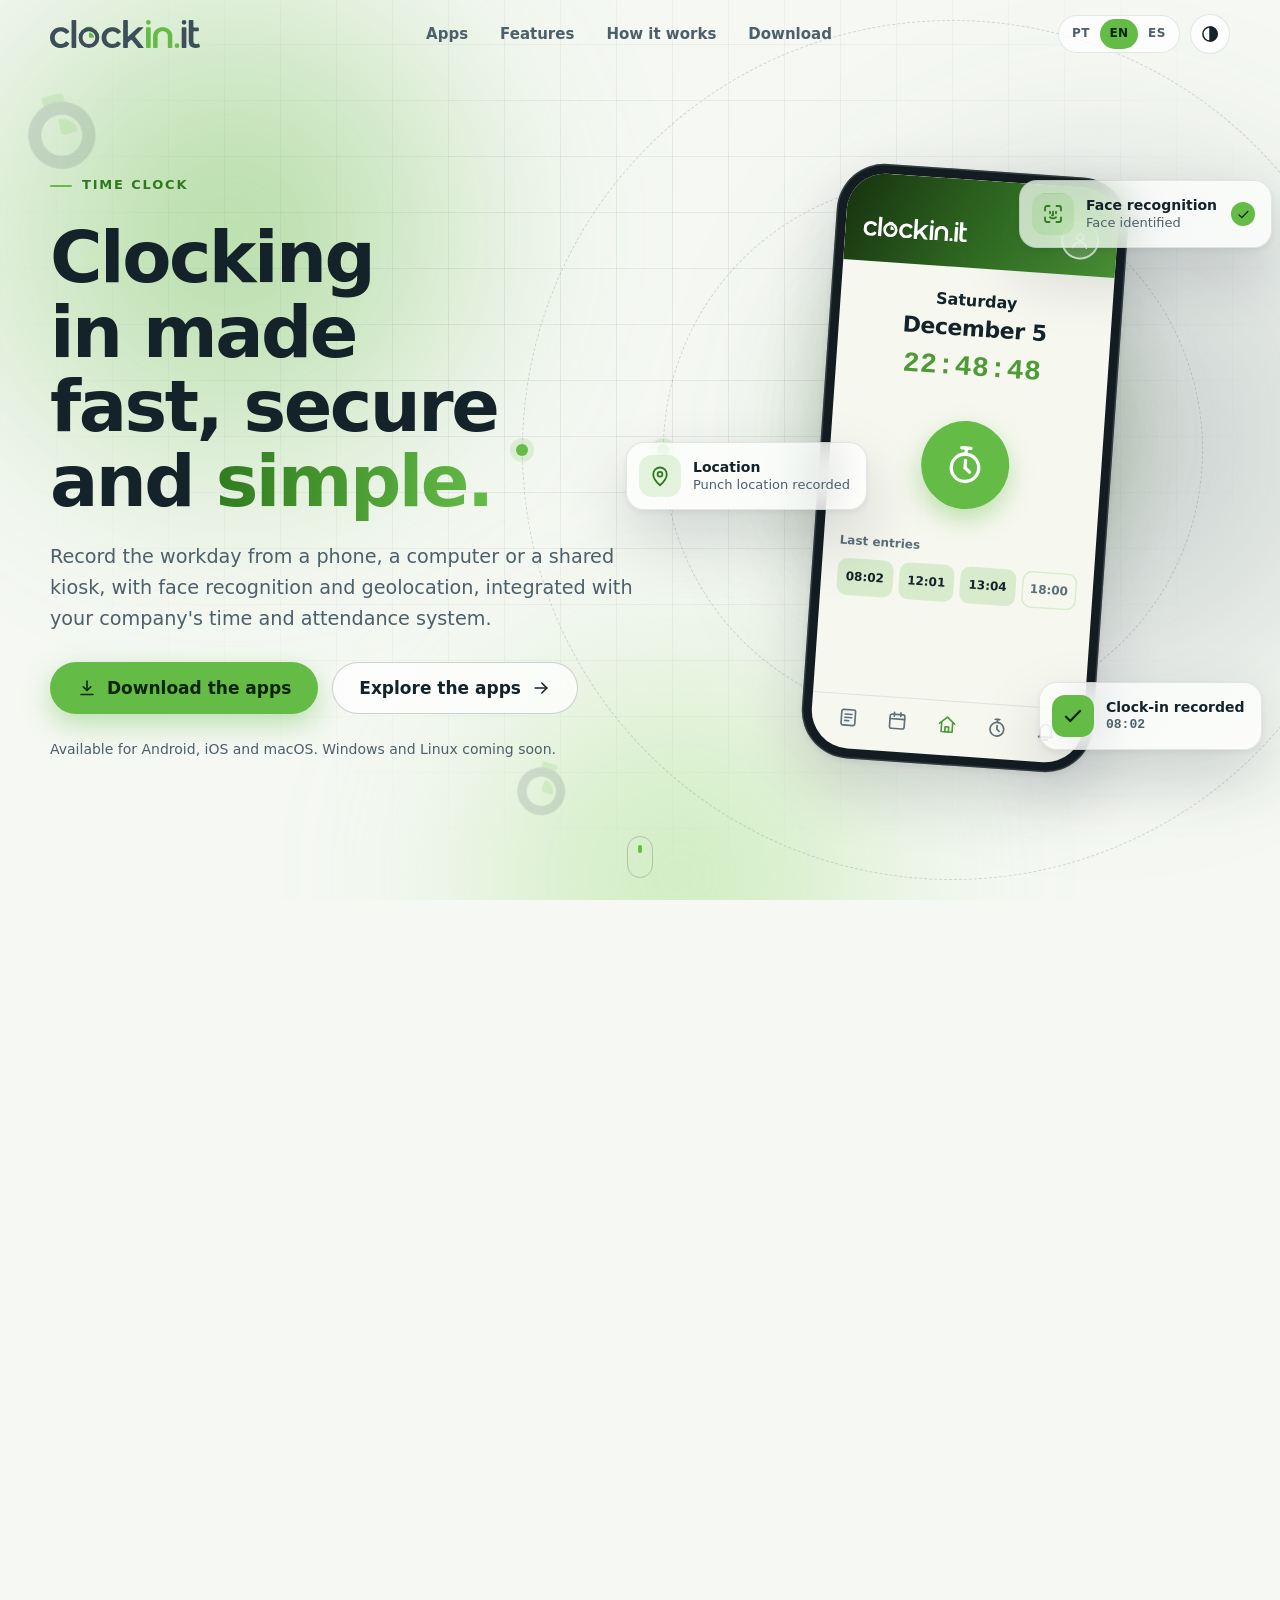
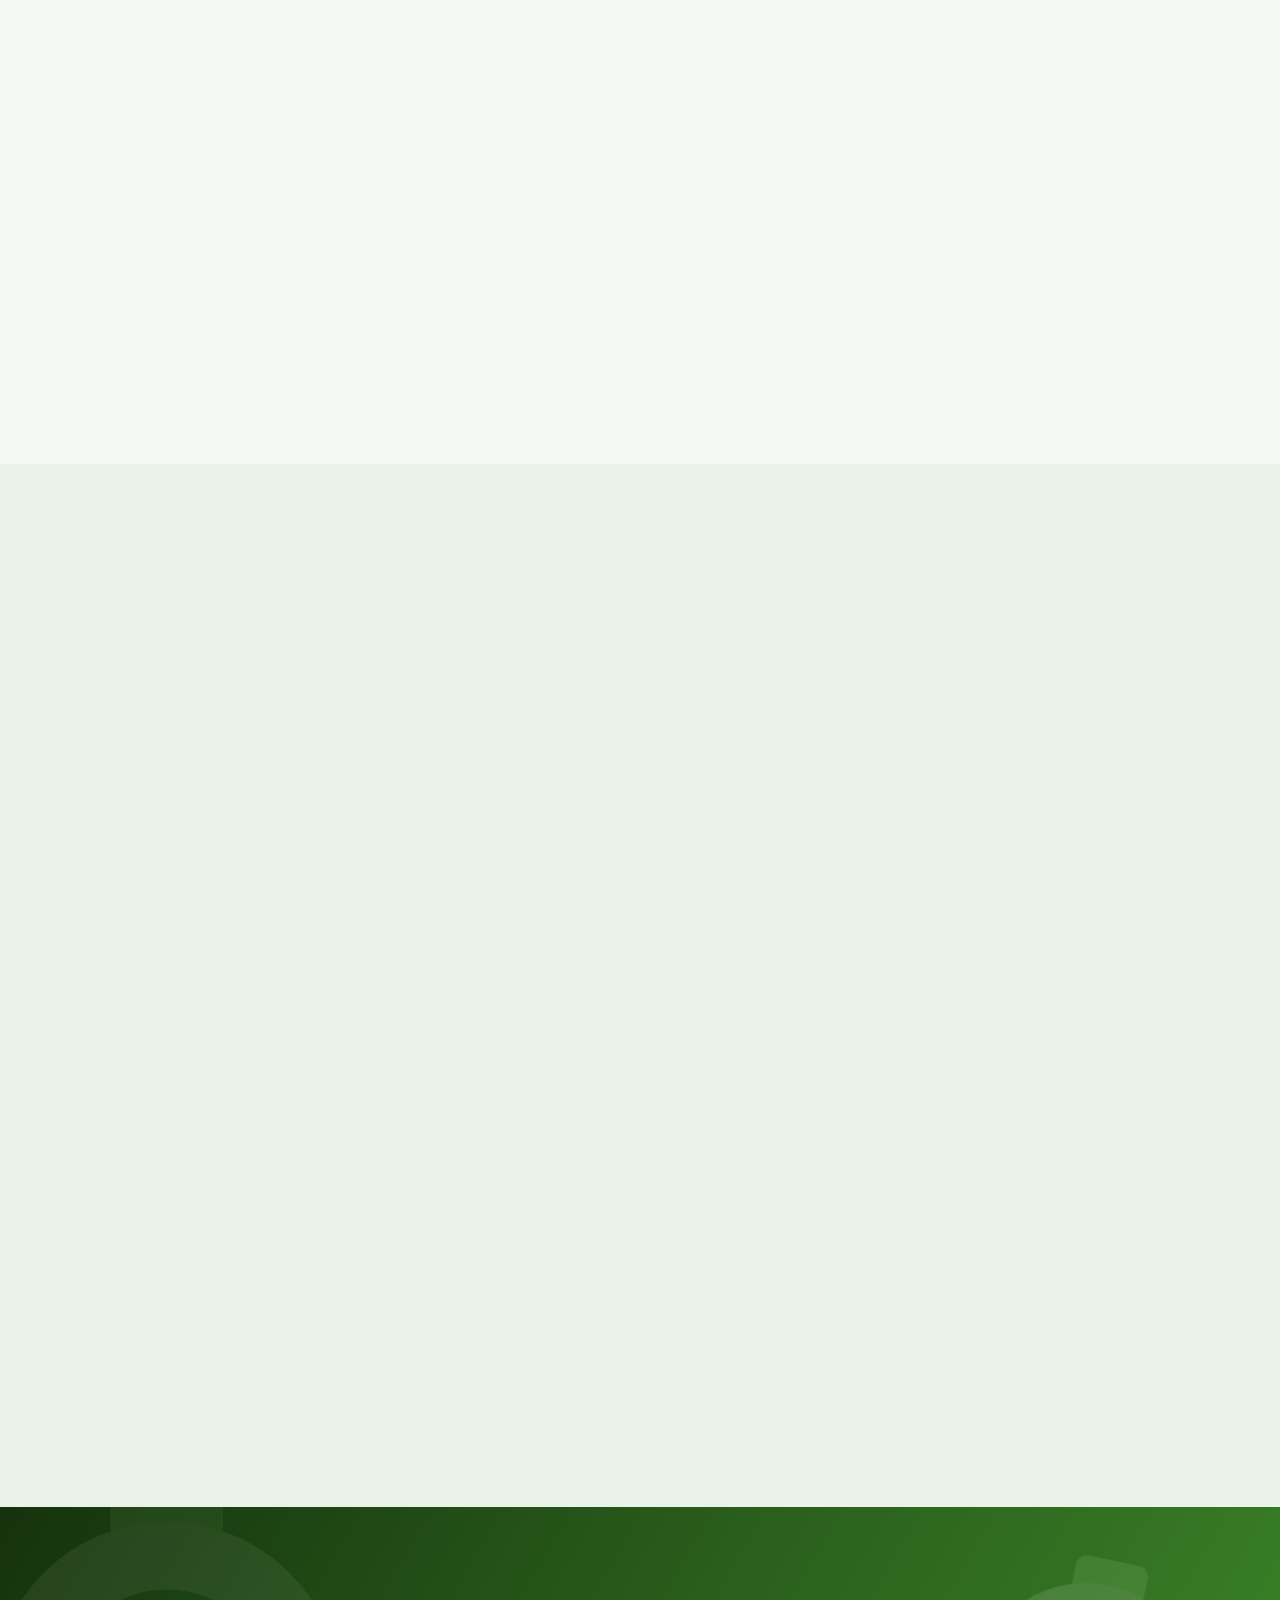
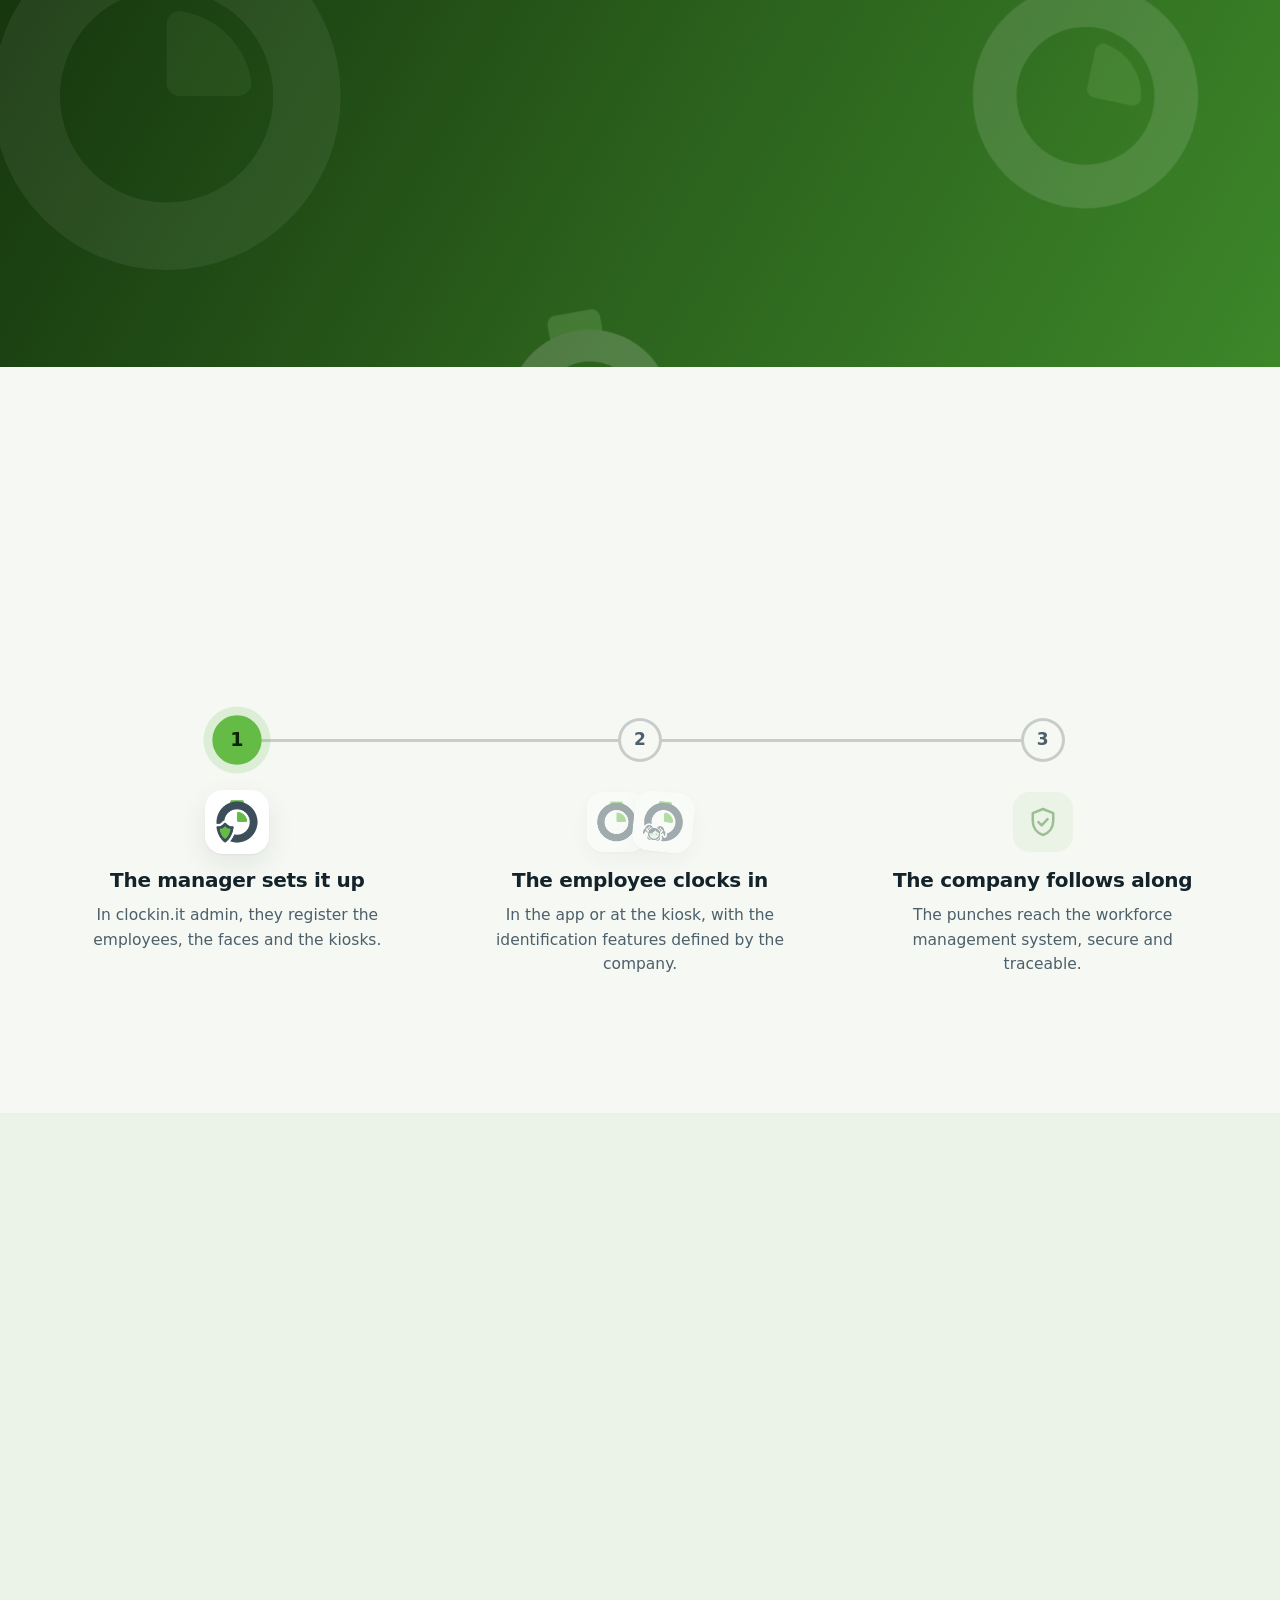
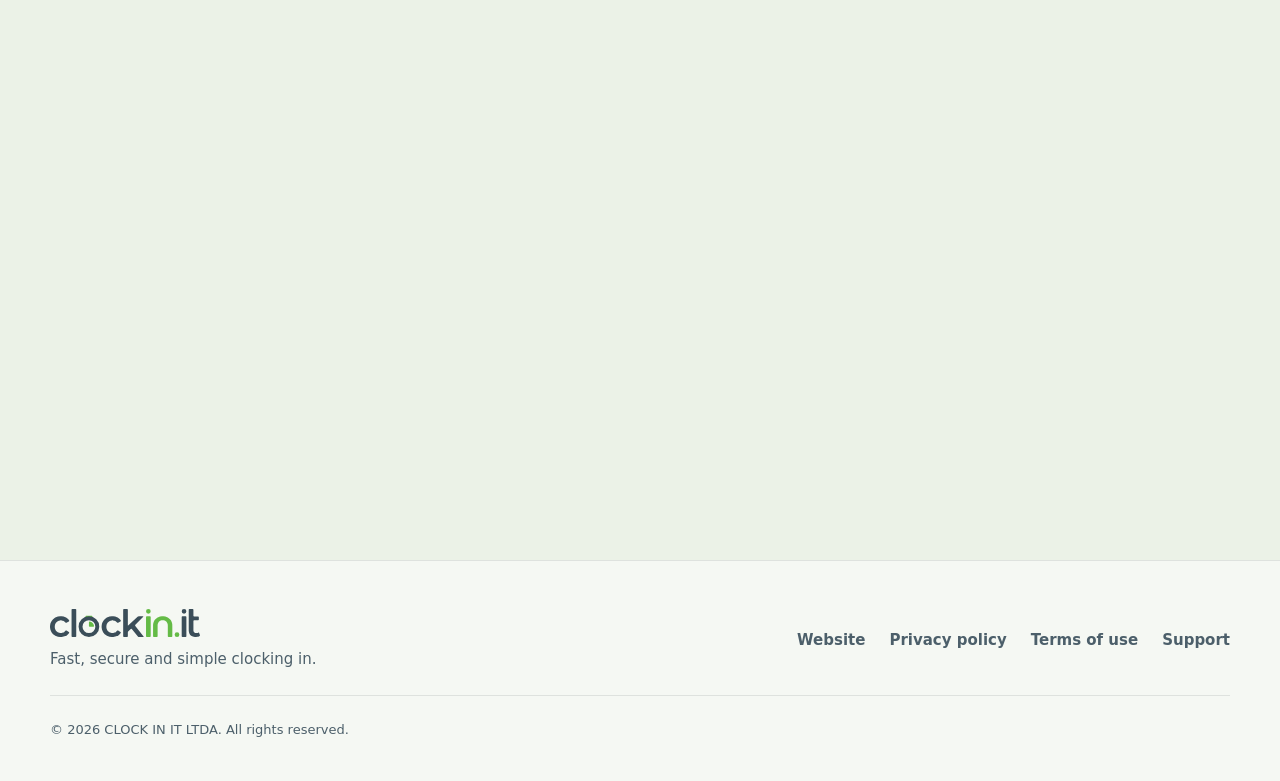
==== docs/index.html @ 1f5ede0f "feat(site): a home de apresentação e download dos apps A página do clockin.it em docs/, para o GitHu" ====
<!doctype html>
<html lang="pt-BR">
<head>
  <meta charset="utf-8">
  <meta name="viewport" content="width=device-width, initial-scale=1">
  <!--
    Tudo o que a página carrega vem dela mesma: sem fonte, script ou estilo de
    terceiros. Por isso não há `style=""` no HTML nem script embutido — quem
    precisa de estilo calculado (o parallax) escreve pelo JavaScript.
  -->
  <meta http-equiv="Content-Security-Policy" content="default-src 'self'; img-src 'self' data:; style-src 'self'; script-src 'self'; connect-src 'self'; font-src 'self'; object-src 'none'; base-uri 'none'; form-action 'none'">
  <meta name="referrer" content="strict-origin-when-cross-origin">

  <title data-i18n="metaTitle">clockin.it — apps de registro de ponto</title>
  <meta name="description" data-i18n-attr="content:metaDescription" content="Baixe os apps do clockin.it: registro de ponto com reconhecimento facial e geolocalização, kiosk compartilhado e gestão de colaboradores.">

  <meta name="color-scheme" content="light dark">
  <meta name="theme-color" media="(prefers-color-scheme: light)" content="#f5f8f3">
  <meta name="theme-color" media="(prefers-color-scheme: dark)" content="#0a1114">

  <meta property="og:type" content="website">
  <meta property="og:site_name" content="clockin.it">
  <meta property="og:title" data-i18n-attr="content:metaTitle" content="clockin.it — apps de registro de ponto">
  <meta property="og:description" data-i18n-attr="content:metaDescription" content="Baixe os apps do clockin.it: registro de ponto com reconhecimento facial e geolocalização, kiosk compartilhado e gestão de colaboradores.">
  <meta property="og:image" content="https://clockin-it.github.io/app-distribution/assets/img/social-card.png">
  <meta property="og:image:width" content="1200">
  <meta property="og:image:height" content="630">
  <meta name="twitter:card" content="summary_large_image">

  <link rel="icon" type="image/svg+xml" href="assets/img/favicon.svg">
  <link rel="apple-touch-icon" href="assets/img/apple-touch-icon.png">
  <link rel="stylesheet" href="assets/css/site.css">

  <script src="assets/js/boot.js"></script>
  <script type="module" src="assets/js/site.js"></script>
</head>
<body>
  <!-- Os ícones da página, desenhados uma vez e usados por <use href="#…">. -->
  <svg class="sprite" aria-hidden="true" focusable="false" width="0" height="0">
    <symbol id="icon-stopwatch" viewBox="0 0 24 24" fill="none" stroke="currentColor" stroke-width="1.8" stroke-linecap="round" stroke-linejoin="round">
      <circle cx="12" cy="13.5" r="7.5"/>
      <path d="M12 9.5v4l2.6 2.2"/>
      <path d="M9.5 2.75h5"/>
      <path d="M12 2.75V6"/>
    </symbol>
    <symbol id="icon-face" viewBox="0 0 24 24" fill="none" stroke="currentColor" stroke-width="1.8" stroke-linecap="round" stroke-linejoin="round">
      <path d="M4 8.5V6a2 2 0 0 1 2-2h2.5"/>
      <path d="M15.5 4H18a2 2 0 0 1 2 2v2.5"/>
      <path d="M20 15.5V18a2 2 0 0 1-2 2h-2.5"/>
      <path d="M8.5 20H6a2 2 0 0 1-2-2v-2.5"/>
      <path d="M9 9.75v1.5"/>
      <path d="M15 9.75v1.5"/>
      <path d="M12 9.75v3.5h-1"/>
      <path d="M9 15.25c.85.8 1.85 1.2 3 1.2s2.15-.4 3-1.2"/>
    </symbol>
    <symbol id="icon-pin" viewBox="0 0 24 24" fill="none" stroke="currentColor" stroke-width="1.8" stroke-linecap="round" stroke-linejoin="round">
      <path d="M12 21.25s-6.75-5.7-6.75-11a6.75 6.75 0 0 1 13.5 0c0 5.3-6.75 11-6.75 11z"/>
      <circle cx="12" cy="10.25" r="2.4"/>
    </symbol>
    <symbol id="icon-kiosk" viewBox="0 0 24 24" fill="none" stroke="currentColor" stroke-width="1.8" stroke-linecap="round" stroke-linejoin="round">
      <rect x="5" y="2.75" width="14" height="13.5" rx="2"/>
      <circle cx="12" cy="8" r="2"/>
      <path d="M8.75 13.25c.5-1.5 1.7-2.25 3.25-2.25s2.75.75 3.25 2.25"/>
      <path d="M12 16.25v4"/>
      <path d="M8 21.25h8"/>
    </symbol>
    <symbol id="icon-team" viewBox="0 0 24 24" fill="none" stroke="currentColor" stroke-width="1.8" stroke-linecap="round" stroke-linejoin="round">
      <circle cx="9" cy="8" r="3.25"/>
      <path d="M2.75 19.5c0-3.3 2.75-5.75 6.25-5.75s6.25 2.45 6.25 5.75"/>
      <path d="M15.75 4.95a3.25 3.25 0 0 1 0 6.1"/>
      <path d="M17.5 14.1c2.3.65 3.75 2.6 3.75 5.4"/>
    </symbol>
    <symbol id="icon-shield" viewBox="0 0 24 24" fill="none" stroke="currentColor" stroke-width="1.8" stroke-linecap="round" stroke-linejoin="round">
      <path d="M12 2.75l7.25 3v5.5c0 4.7-2.95 8.5-7.25 10-4.3-1.5-7.25-5.3-7.25-10v-5.5l7.25-3z"/>
      <path d="M8.75 12.1l2.3 2.3 4.2-4.4"/>
    </symbol>
    <symbol id="icon-check" viewBox="0 0 24 24" fill="none" stroke="currentColor" stroke-width="2.2" stroke-linecap="round" stroke-linejoin="round">
      <path d="M5 12.75l4.25 4.25L19 7"/>
    </symbol>
    <symbol id="icon-download" viewBox="0 0 24 24" fill="none" stroke="currentColor" stroke-width="1.9" stroke-linecap="round" stroke-linejoin="round">
      <path d="M12 3.75v11"/>
      <path d="M7.5 10.5l4.5 4.5 4.5-4.5"/>
      <path d="M4.75 19.75h14.5"/>
    </symbol>
    <symbol id="icon-arrow" viewBox="0 0 24 24" fill="none" stroke="currentColor" stroke-width="1.9" stroke-linecap="round" stroke-linejoin="round">
      <path d="M5 12h14"/>
      <path d="M13 6l6 6-6 6"/>
    </symbol>
    <symbol id="icon-external" viewBox="0 0 24 24" fill="none" stroke="currentColor" stroke-width="1.9" stroke-linecap="round" stroke-linejoin="round">
      <path d="M8 16l8.25-8.25"/>
      <path d="M9 7.5h7.5V15"/>
    </symbol>
    <symbol id="icon-phone" viewBox="0 0 24 24" fill="none" stroke="currentColor" stroke-width="1.8" stroke-linecap="round" stroke-linejoin="round">
      <rect x="6.75" y="2.25" width="10.5" height="19.5" rx="2.5"/>
      <path d="M10.75 18.5h2.5"/>
    </symbol>
    <symbol id="icon-desktop" viewBox="0 0 24 24" fill="none" stroke="currentColor" stroke-width="1.8" stroke-linecap="round" stroke-linejoin="round">
      <rect x="3.75" y="4.5" width="16.5" height="11.5" rx="1.75"/>
      <path d="M2 19.5h20"/>
    </symbol>
    <symbol id="icon-sun" viewBox="0 0 24 24" fill="none" stroke="currentColor" stroke-width="1.8" stroke-linecap="round" stroke-linejoin="round">
      <circle cx="12" cy="12" r="3.75"/>
      <path d="M12 2.75v2.5M12 18.75v2.5M2.75 12h2.5M18.75 12h2.5M5.45 5.45l1.8 1.8M16.75 16.75l1.8 1.8M5.45 18.55l1.8-1.8M16.75 7.25l1.8-1.8"/>
    </symbol>
    <symbol id="icon-moon" viewBox="0 0 24 24" fill="none" stroke="currentColor" stroke-width="1.8" stroke-linecap="round" stroke-linejoin="round">
      <path d="M20.25 14.4A8.5 8.5 0 0 1 9.6 3.75a8.5 8.5 0 1 0 10.65 10.65z"/>
    </symbol>
    <symbol id="icon-auto" viewBox="0 0 24 24" fill="none" stroke="currentColor" stroke-width="1.8" stroke-linecap="round" stroke-linejoin="round">
      <circle cx="12" cy="12" r="8.5"/>
      <path d="M12 3.5v17a8.5 8.5 0 0 0 0-17z" fill="currentColor"/>
    </symbol>
    <symbol id="icon-user" viewBox="0 0 24 24" fill="none" stroke="currentColor" stroke-width="1.8" stroke-linecap="round" stroke-linejoin="round">
      <circle cx="12" cy="8.5" r="3.75"/>
      <path d="M4.75 20c.6-3.6 3.5-5.75 7.25-5.75s6.65 2.15 7.25 5.75"/>
    </symbol>
    <symbol id="icon-list" viewBox="0 0 24 24" fill="none" stroke="currentColor" stroke-width="1.8" stroke-linecap="round" stroke-linejoin="round">
      <rect x="4.5" y="3.5" width="15" height="17" rx="2"/>
      <path d="M8.25 8.5h7.5M8.25 12h7.5M8.25 15.5h4.5"/>
    </symbol>
    <symbol id="icon-calendar" viewBox="0 0 24 24" fill="none" stroke="currentColor" stroke-width="1.8" stroke-linecap="round" stroke-linejoin="round">
      <rect x="4" y="5" width="16" height="15.5" rx="2"/>
      <path d="M4 10h16M8.5 3v4M15.5 3v4"/>
    </symbol>
    <symbol id="icon-home" viewBox="0 0 24 24" fill="none" stroke="currentColor" stroke-width="1.8" stroke-linecap="round" stroke-linejoin="round">
      <path d="M3.75 11.25L12 4l8.25 7.25"/>
      <path d="M6 9.75v10.5h12V9.75"/>
      <path d="M10 20.25v-5.5h4v5.5"/>
    </symbol>
    <symbol id="icon-bell" viewBox="0 0 24 24" fill="none" stroke="currentColor" stroke-width="1.8" stroke-linecap="round" stroke-linejoin="round">
      <path d="M6 16.5v-5.75a6 6 0 0 1 12 0v5.75l1.5 2h-15l1.5-2z"/>
      <path d="M10 20.75c.5.6 1.2.9 2 .9s1.5-.3 2-.9"/>
    </symbol>
    <!-- A marca: o cronômetro do ícone do app. -->
    <symbol id="mark" viewBox="0 0 100 100">
      <rect class="mark-accent" x="37" y="5" width="26" height="14" rx="4"/>
      <path class="mark-ring" fill-rule="evenodd" d="M50 14a40 40 0 1 0 0 80 40 40 0 0 0 0-80zm0 15.5a24.5 24.5 0 1 1 0 49 24.5 24.5 0 0 1 0-49z"/>
      <path class="mark-accent" d="M50 37.5a3 3 0 0 1 3.4-3A19.5 19.5 0 0 1 69.5 50.6a3 3 0 0 1-3 3.4H53a3 3 0 0 1-3-3V37.5z"/>
    </symbol>
  </svg>

  <a class="skip-link" href="#content" data-i18n="skipToContent">Pular para o conteúdo</a>

  <div class="scroll-progress" aria-hidden="true"></div>

  <header class="site-header" data-header>
    <div class="container site-header__inner">
      <a class="brand" href="#top" aria-label="clockin.it">
        <img class="brand__logo only-light" src="assets/img/logo-light.svg" alt="" width="150" height="28">
        <img class="brand__logo only-dark" src="assets/img/logo-dark.svg" alt="" width="150" height="28">
      </a>

      <nav class="site-nav" aria-label="Seções da página" data-i18n-attr="aria-label:navLabel">
        <a href="#apps" data-i18n="navApps">Apps</a>
        <a href="#features" data-i18n="navFeatures">Recursos</a>
        <a href="#how-it-works" data-i18n="navHowItWorks">Como funciona</a>
        <a href="#download" data-i18n="navDownload">Download</a>
      </nav>

      <div class="site-tools">
        <div class="language-switch" role="group" aria-label="Idioma" data-i18n-attr="aria-label:languageLabel">
          <button type="button" data-language-option="pt" lang="pt-BR" aria-pressed="true" title="Português">PT</button>
          <button type="button" data-language-option="en" lang="en" aria-pressed="false" title="English">EN</button>
          <button type="button" data-language-option="es" lang="es" aria-pressed="false" title="Español">ES</button>
        </div>
        <button class="theme-switch" type="button" data-theme-switch aria-label="Tema: automático" data-i18n-attr="aria-label:themeAuto">
          <svg class="theme-switch__icon theme-switch__icon--auto" aria-hidden="true"><use href="#icon-auto"/></svg>
          <svg class="theme-switch__icon theme-switch__icon--light" aria-hidden="true"><use href="#icon-sun"/></svg>
          <svg class="theme-switch__icon theme-switch__icon--dark" aria-hidden="true"><use href="#icon-moon"/></svg>
        </button>
      </div>
    </div>
  </header>

  <main id="content">
    <!-- ================================================================ -->
    <!-- Abertura                                                          -->
    <!-- ================================================================ -->
    <section class="hero" id="top" data-parallax-host data-pointer-host>
      <div class="hero__backdrop" aria-hidden="true">
        <div class="aurora aurora--one" data-parallax="-0.18" data-pointer="18"></div>
        <div class="aurora aurora--two" data-parallax="-0.3" data-pointer="-26"></div>
        <div class="aurora aurora--three" data-parallax="-0.1" data-pointer="12"></div>
        <div class="grid-pattern" data-parallax="-0.06"></div>
        <div class="orbit orbit--large" data-parallax="-0.24" data-pointer="-10"></div>
        <div class="orbit orbit--small" data-parallax="-0.42" data-pointer="22"></div>
        <svg class="floating-mark floating-mark--one" data-parallax="-0.5" data-pointer="34"><use href="#mark"/></svg>
        <svg class="floating-mark floating-mark--two" data-parallax="-0.34" data-pointer="-28"><use href="#mark"/></svg>
      </div>

      <div class="container hero__inner">
        <div class="hero__copy">
          <p class="eyebrow reveal" data-i18n="heroEyebrow">Registro de ponto</p>
          <h1 class="hero__title reveal">
            <span data-i18n="heroTitleLead">Ponto rápido, seguro e</span>
            <span class="accent-text" data-i18n="heroTitleAccent">prático.</span>
          </h1>
          <p class="hero__lead reveal" data-i18n="heroLead">Registre a jornada pelo celular, pelo computador ou em um kiosk compartilhado, com reconhecimento facial e geolocalização, integrado ao sistema de controle de ponto da sua empresa.</p>
          <div class="hero__actions reveal">
            <a class="button button--primary" href="#download">
              <svg class="button__icon" aria-hidden="true"><use href="#icon-download"/></svg>
              <span data-hero-download data-i18n="heroDownload">Baixar os apps</span>
            </a>
            <a class="button button--ghost" href="#apps">
              <span data-i18n="heroApps">Conhecer os apps</span>
              <svg class="button__icon" aria-hidden="true"><use href="#icon-arrow"/></svg>
            </a>
          </div>
          <p class="hero__note reveal" data-i18n="heroNote">Disponível para Android, iOS e macOS. Windows e Linux em breve.</p>
        </div>

        <!-- Uma encenação da home do app, desenhada em HTML: decorativa. -->
        <div class="hero__stage" aria-hidden="true">
          <div class="stage-glow" data-parallax="-0.12" data-pointer="-14"></div>

          <div class="device-wrap" data-parallax="-0.08" data-pointer="10">
            <div class="device">
              <div class="device__screen">
                <div class="mock-header">
                  <img class="mock-header__logo" src="assets/img/logo-dark.svg" alt="" width="104" height="20">
                  <span class="mock-avatar"><svg><use href="#icon-user"/></svg></span>
                </div>
                <div class="mock-body">
                  <p class="mock-weekday" data-clock-weekday>segunda-feira</p>
                  <p class="mock-date" data-clock-date>4 de março</p>
                  <p class="mock-time" data-clock-time>08:02:36</p>
                  <div class="mock-punch">
                    <span class="mock-punch__pulse"></span>
                    <span class="mock-punch__pulse mock-punch__pulse--late"></span>
                    <span class="mock-punch__button"><svg><use href="#icon-stopwatch"/></svg></span>
                  </div>
                  <p class="mock-label" data-i18n="mockLastEntries">Últimos registros</p>
                  <div class="mock-entries">
                    <span class="mock-entry">08:02</span>
                    <span class="mock-entry">12:01</span>
                    <span class="mock-entry">13:04</span>
                    <span class="mock-entry mock-entry--next">18:00</span>
                  </div>
                </div>
                <div class="mock-nav">
                  <svg><use href="#icon-list"/></svg>
                  <svg><use href="#icon-calendar"/></svg>
                  <svg class="is-active"><use href="#icon-home"/></svg>
                  <svg><use href="#icon-stopwatch"/></svg>
                  <svg><use href="#icon-bell"/></svg>
                </div>
              </div>
            </div>
          </div>

          <div class="float-card float-card--face" data-parallax="-0.26" data-pointer="30">
            <div class="float-card__body">
              <span class="float-card__icon float-card__icon--scan">
                <svg><use href="#icon-face"/></svg>
                <span class="scan-line"></span>
              </span>
              <span class="float-card__text">
                <strong data-i18n="mockFaceTitle">Reconhecimento facial</strong>
                <span data-i18n="mockFaceText">Rosto identificado</span>
              </span>
              <span class="float-card__badge"><svg><use href="#icon-check"/></svg></span>
            </div>
          </div>

          <div class="float-card float-card--location" data-parallax="-0.4" data-pointer="-36">
            <div class="float-card__body">
              <span class="float-card__icon"><svg><use href="#icon-pin"/></svg></span>
              <span class="float-card__text">
                <strong data-i18n="mockLocationTitle">Localização</strong>
                <span data-i18n="mockLocationText">Local da marcação registrado</span>
              </span>
            </div>
          </div>

          <div class="float-card float-card--punch" data-parallax="-0.18" data-pointer="24">
            <div class="float-card__body">
              <span class="float-card__icon float-card__icon--solid"><svg><use href="#icon-check"/></svg></span>
              <span class="float-card__text">
                <strong data-i18n="mockPunchTitle">Entrada registrada</strong>
                <span class="float-card__time">08:02</span>
              </span>
            </div>
          </div>
        </div>
      </div>

      <a class="scroll-cue" href="#apps" aria-hidden="true" tabindex="-1"><span></span></a>
    </section>

    <!-- ================================================================ -->
    <!-- Os três apps                                                      -->
    <!-- ================================================================ -->
    <section class="section" id="apps">
      <div class="container">
        <header class="section__header">
          <p class="eyebrow reveal" data-i18n="appsEyebrow">Os apps</p>
          <h2 class="section__title reveal" data-i18n="appsTitle">Três apps, um só sistema</h2>
          <p class="section__lead reveal" data-i18n="appsLead">Cada app cuida de uma parte da jornada, e todos falam com o mesmo sistema clockin.it.</p>
        </header>

        <div class="app-grid">
          <article class="app-card reveal" data-tilt>
            <span class="app-card__glare" aria-hidden="true"></span>
            <div class="app-card__top">
              <span class="app-icon"><img src="assets/img/app-icon-app.png" alt="" width="96" height="96" loading="lazy"></span>
              <span class="tag" data-i18n="appTag">Para o colaborador</span>
            </div>
            <h3 class="app-card__name">clockin.it</h3>
            <p class="app-card__subtitle" data-i18n="appSubtitle">Ponto rápido, seguro e prático</p>
            <p class="app-card__summary" data-i18n="appSummary">Registre seu ponto de forma rápida, segura e prática, com os recursos de identificação definidos pela empresa.</p>
            <ul class="check-list">
              <li><svg aria-hidden="true"><use href="#icon-check"/></svg><span data-i18n="appFeature1">Entrada, saída e demais marcações da jornada</span></li>
              <li><svg aria-hidden="true"><use href="#icon-check"/></svg><span data-i18n="appFeature2">Reconhecimento facial, quando habilitado pela empresa</span></li>
              <li><svg aria-hidden="true"><use href="#icon-check"/></svg><span data-i18n="appFeature3">Geolocalização da marcação, quando configurada</span></li>
              <li><svg aria-hidden="true"><use href="#icon-check"/></svg><span data-i18n="appFeature4">Consulta das marcações realizadas</span></li>
            </ul>
            <a class="text-link" href="#download-app">
              <span data-i18n="appDownloadLink">Baixar</span> clockin.it
              <svg aria-hidden="true"><use href="#icon-arrow"/></svg>
            </a>
          </article>

          <article class="app-card reveal" data-tilt>
            <span class="app-card__glare" aria-hidden="true"></span>
            <div class="app-card__top">
              <span class="app-icon"><img src="assets/img/app-icon-kiosk.png" alt="" width="96" height="96" loading="lazy"></span>
              <span class="tag" data-i18n="kioskTag">Para o ponto compartilhado</span>
            </div>
            <h3 class="app-card__name">clockin.it kiosk</h3>
            <p class="app-card__subtitle" data-i18n="kioskSubtitle">Ponto facial em um só kiosk</p>
            <p class="app-card__summary" data-i18n="kioskSummary">Um terminal compartilhado de registro de ponto: vários colaboradores fazem as marcações em um único dispositivo.</p>
            <ul class="check-list">
              <li><svg aria-hidden="true"><use href="#icon-check"/></svg><span data-i18n="kioskFeature1">Vários colaboradores em um único dispositivo</span></li>
              <li><svg aria-hidden="true"><use href="#icon-check"/></svg><span data-i18n="kioskFeature2">Identificação rápida por reconhecimento facial</span></li>
              <li><svg aria-hidden="true"><use href="#icon-check"/></svg><span data-i18n="kioskFeature3">Interface dedicada ao registro de ponto</span></li>
              <li><svg aria-hidden="true"><use href="#icon-check"/></svg><span data-i18n="kioskFeature4">Configurado e gerenciado pelo clockin.it admin</span></li>
            </ul>
            <a class="text-link" href="#download-kiosk">
              <span data-i18n="appDownloadLink">Baixar</span> clockin.it kiosk
              <svg aria-hidden="true"><use href="#icon-arrow"/></svg>
            </a>
          </article>

          <article class="app-card reveal" data-tilt>
            <span class="app-card__glare" aria-hidden="true"></span>
            <div class="app-card__top">
              <span class="app-icon"><img src="assets/img/app-icon-appadmin.png" alt="" width="96" height="96" loading="lazy"></span>
              <span class="tag" data-i18n="appadminTag">Para gestores</span>
            </div>
            <h3 class="app-card__name">clockin.it admin</h3>
            <p class="app-card__subtitle" data-i18n="appadminSubtitle">Gestão de colaboradores, faces e kiosks</p>
            <p class="app-card__summary" data-i18n="appadminSummary">O app de gestão do clockin.it: prepare o ambiente para que a equipe registre o ponto de forma rápida e segura.</p>
            <ul class="check-list">
              <li><svg aria-hidden="true"><use href="#icon-check"/></svg><span data-i18n="appadminFeature1">Cadastro e gestão de colaboradores</span></li>
              <li><svg aria-hidden="true"><use href="#icon-check"/></svg><span data-i18n="appadminFeature2">Cadastro das faces para o reconhecimento facial</span></li>
              <li><svg aria-hidden="true"><use href="#icon-check"/></svg><span data-i18n="appadminFeature3">Criação e gestão de kiosks</span></li>
              <li><svg aria-hidden="true"><use href="#icon-check"/></svg><span data-i18n="appadminFeature4">Configuração dos recursos de registro de ponto</span></li>
            </ul>
            <a class="text-link" href="#download-appadmin">
              <span data-i18n="appDownloadLink">Baixar</span> clockin.it admin
              <svg aria-hidden="true"><use href="#icon-arrow"/></svg>
            </a>
          </article>
        </div>
      </div>
    </section>

    <!-- ================================================================ -->
    <!-- Recursos                                                          -->
    <!-- ================================================================ -->
    <section class="section section--tinted" id="features">
      <div class="container">
        <header class="section__header">
          <p class="eyebrow reveal" data-i18n="featuresEyebrow">Recursos</p>
          <h2 class="section__title reveal" data-i18n="featuresTitle">O que o clockin.it faz pela jornada</h2>
          <p class="section__lead reveal" data-i18n="featuresLead">Do celular do colaborador ao terminal da portaria, o registro é simples para quem marca e confiável para a empresa.</p>
        </header>

        <div class="feature-grid">
          <article class="feature reveal">
            <span class="feature__icon"><svg aria-hidden="true"><use href="#icon-stopwatch"/></svg></span>
            <h3 data-i18n="featurePunchTitle">Registro de ponto</h3>
            <p data-i18n="featurePunchText">Entrada, saída e demais marcações da jornada, em poucos toques.</p>
          </article>
          <article class="feature reveal">
            <span class="feature__icon"><svg aria-hidden="true"><use href="#icon-face"/></svg></span>
            <h3 data-i18n="featureFaceTitle">Reconhecimento facial</h3>
            <p data-i18n="featureFaceText">A identificação do colaborador pelo rosto, quando habilitada pela empresa.</p>
          </article>
          <article class="feature reveal">
            <span class="feature__icon"><svg aria-hidden="true"><use href="#icon-pin"/></svg></span>
            <h3 data-i18n="featureLocationTitle">Geolocalização</h3>
            <p data-i18n="featureLocationText">O local de cada marcação registrado, quando configurado.</p>
          </article>
          <article class="feature reveal">
            <span class="feature__icon"><svg aria-hidden="true"><use href="#icon-kiosk"/></svg></span>
            <h3 data-i18n="featureKioskTitle">Kiosk compartilhado</h3>
            <p data-i18n="featureKioskText">Um único dispositivo para o ponto de toda a equipe.</p>
          </article>
          <article class="feature reveal">
            <span class="feature__icon"><svg aria-hidden="true"><use href="#icon-team"/></svg></span>
            <h3 data-i18n="featureManagementTitle">Gestão centralizada</h3>
            <p data-i18n="featureManagementText">Colaboradores, faces e kiosks administrados pelo clockin.it admin.</p>
          </article>
          <article class="feature reveal">
            <span class="feature__icon"><svg aria-hidden="true"><use href="#icon-shield"/></svg></span>
            <h3 data-i18n="featureSecurityTitle">Seguro e rastreável</h3>
            <p data-i18n="featureSecurityText">Marcações seguras, rastreáveis e integradas ao sistema de controle de ponto.</p>
          </article>
        </div>
      </div>
    </section>

    <!-- ================================================================ -->
    <!-- A faixa: a marca em camadas, cada uma numa velocidade             -->
    <!-- ================================================================ -->
    <section class="band" data-parallax-host>
      <div class="band__layers" aria-hidden="true">
        <svg class="band__mark band__mark--far" data-parallax="-0.16"><use href="#mark"/></svg>
        <svg class="band__mark band__mark--middle" data-parallax="-0.32"><use href="#mark"/></svg>
        <svg class="band__mark band__mark--near" data-parallax="-0.52"><use href="#mark"/></svg>
      </div>
      <div class="container">
        <p class="band__text reveal" data-i18n="bandText">Do cadastro à marcação, tudo no mesmo sistema.</p>
      </div>
    </section>

    <!-- ================================================================ -->
    <!-- Como funciona                                                     -->
    <!-- ================================================================ -->
    <section class="section" id="how-it-works">
      <div class="container">
        <header class="section__header">
          <p class="eyebrow reveal" data-i18n="howEyebrow">Como funciona</p>
          <h2 class="section__title reveal" data-i18n="howTitle">Três passos, do cadastro ao ponto</h2>
        </header>

        <ol class="steps" data-steps>
          <li class="step" data-step>
            <span class="step__marker"><span class="step__number">1</span></span>
            <span class="step__icon"><img src="assets/img/app-icon-appadmin.png" alt="" width="56" height="56" loading="lazy"></span>
            <h3 data-i18n="howStep1Title">O gestor prepara</h3>
            <p data-i18n="howStep1Text">No clockin.it admin, cadastra os colaboradores, as faces e os kiosks.</p>
          </li>
          <li class="step" data-step>
            <span class="step__marker"><span class="step__number">2</span></span>
            <span class="step__icon step__icon--pair">
              <img src="assets/img/app-icon-app.png" alt="" width="56" height="56" loading="lazy">
              <img src="assets/img/app-icon-kiosk.png" alt="" width="56" height="56" loading="lazy">
            </span>
            <h3 data-i18n="howStep2Title">O colaborador registra</h3>
            <p data-i18n="howStep2Text">No app ou no kiosk, com os recursos de identificação definidos pela empresa.</p>
          </li>
          <li class="step" data-step>
            <span class="step__marker"><span class="step__number">3</span></span>
            <span class="step__icon step__icon--glyph"><svg aria-hidden="true"><use href="#icon-shield"/></svg></span>
            <h3 data-i18n="howStep3Title">A empresa acompanha</h3>
            <p data-i18n="howStep3Text">As marcações chegam ao sistema de gestão de jornada, seguras e rastreáveis.</p>
          </li>
        </ol>
      </div>
    </section>

    <!-- ================================================================ -->
    <!-- Download                                                          -->
    <!-- ================================================================ -->
    <section class="section section--tinted" id="download">
      <div class="container">
        <header class="section__header">
          <p class="eyebrow reveal" data-i18n="downloadEyebrow">Download</p>
          <h2 class="section__title reveal" data-i18n="downloadTitle">Baixe o app certo para você</h2>
          <p class="section__lead reveal" data-i18n="downloadLead">Escolha o app e a plataforma. O link leva sempre à versão mais recente.</p>
        </header>

        <!--
          Os botões de Android e iOS têm endereço fixo (a loja). Os de
          computador (`data-source="manifest"`) nascem "Em breve" e são ligados
          pelo site.js quando o latest.json tem a plataforma — uma plataforma
          nova entra na página sem ninguém mexer neste arquivo.
        -->
        <div class="download-list">
          <article class="download-card reveal" id="download-app" data-download-app="app">
            <div class="download-card__app">
              <span class="app-icon app-icon--small"><img src="assets/img/app-icon-app.png" alt="" width="64" height="64" loading="lazy"></span>
              <div>
                <h3>clockin.it</h3>
                <p data-i18n="appTag">Para o colaborador</p>
              </div>
            </div>
            <ul class="platforms">
              <li>
                <a class="platform" data-platform="android" href="https://play.google.com/store/apps/details?id=it.clockin.app.cii" target="_blank" rel="noopener">
                  <svg class="platform__icon" aria-hidden="true"><use href="#icon-phone"/></svg>
                  <span class="platform__text"><strong>Android</strong><span class="platform__detail" data-i18n="downloadGooglePlay">Google Play</span></span>
                  <svg class="platform__action" aria-hidden="true"><use href="#icon-external"/></svg>
                </a>
              </li>
              <li>
                <a class="platform" data-platform="ios" href="https://testflight.apple.com/join/bbRYNKz7" target="_blank" rel="noopener">
                  <svg class="platform__icon" aria-hidden="true"><use href="#icon-phone"/></svg>
                  <span class="platform__text"><strong>iOS</strong><span class="platform__detail" data-i18n="downloadTestFlight">TestFlight · beta</span></span>
                  <svg class="platform__action" aria-hidden="true"><use href="#icon-external"/></svg>
                </a>
              </li>
              <li>
                <a class="platform is-unavailable" data-platform="macos" data-source="manifest" aria-disabled="true">
                  <svg class="platform__icon" aria-hidden="true"><use href="#icon-desktop"/></svg>
                  <span class="platform__text"><strong>macOS</strong><span class="platform__detail" data-platform-detail data-i18n="downloadComingSoon">Em breve</span></span>
                  <svg class="platform__action" aria-hidden="true"><use href="#icon-download"/></svg>
                </a>
              </li>
              <li>
                <a class="platform is-unavailable" data-platform="windows" data-source="manifest" aria-disabled="true">
                  <svg class="platform__icon" aria-hidden="true"><use href="#icon-desktop"/></svg>
                  <span class="platform__text"><strong>Windows</strong><span class="platform__detail" data-platform-detail data-i18n="downloadComingSoon">Em breve</span></span>
                  <svg class="platform__action" aria-hidden="true"><use href="#icon-download"/></svg>
                </a>
              </li>
              <li>
                <a class="platform is-unavailable" data-platform="linux" data-source="manifest" aria-disabled="true">
                  <svg class="platform__icon" aria-hidden="true"><use href="#icon-desktop"/></svg>
                  <span class="platform__text"><strong>Linux</strong><span class="platform__detail" data-platform-detail data-i18n="downloadComingSoon">Em breve</span></span>
                  <svg class="platform__action" aria-hidden="true"><use href="#icon-download"/></svg>
                </a>
              </li>
            </ul>
          </article>

          <article class="download-card reveal" id="download-kiosk" data-download-app="kiosk">
            <div class="download-card__app">
              <span class="app-icon app-icon--small"><img src="assets/img/app-icon-kiosk.png" alt="" width="64" height="64" loading="lazy"></span>
              <div>
                <h3>clockin.it kiosk</h3>
                <p data-i18n="kioskTag">Para o ponto compartilhado</p>
              </div>
            </div>
            <ul class="platforms">
              <li>
                <a class="platform" data-platform="android" href="https://play.google.com/store/apps/details?id=it.clockin.kiosk.cii" target="_blank" rel="noopener">
                  <svg class="platform__icon" aria-hidden="true"><use href="#icon-phone"/></svg>
                  <span class="platform__text"><strong>Android</strong><span class="platform__detail" data-i18n="downloadGooglePlay">Google Play</span></span>
                  <svg class="platform__action" aria-hidden="true"><use href="#icon-external"/></svg>
                </a>
              </li>
              <li>
                <a class="platform" data-platform="ios" href="https://testflight.apple.com/join/mJmEQS9f" target="_blank" rel="noopener">
                  <svg class="platform__icon" aria-hidden="true"><use href="#icon-phone"/></svg>
                  <span class="platform__text"><strong>iOS</strong><span class="platform__detail" data-i18n="downloadTestFlight">TestFlight · beta</span></span>
                  <svg class="platform__action" aria-hidden="true"><use href="#icon-external"/></svg>
                </a>
              </li>
              <li>
                <a class="platform is-unavailable" data-platform="macos" data-source="manifest" aria-disabled="true">
                  <svg class="platform__icon" aria-hidden="true"><use href="#icon-desktop"/></svg>
                  <span class="platform__text"><strong>macOS</strong><span class="platform__detail" data-platform-detail data-i18n="downloadComingSoon">Em breve</span></span>
                  <svg class="platform__action" aria-hidden="true"><use href="#icon-download"/></svg>
                </a>
              </li>
              <li>
                <a class="platform is-unavailable" data-platform="windows" data-source="manifest" aria-disabled="true">
                  <svg class="platform__icon" aria-hidden="true"><use href="#icon-desktop"/></svg>
                  <span class="platform__text"><strong>Windows</strong><span class="platform__detail" data-platform-detail data-i18n="downloadComingSoon">Em breve</span></span>
                  <svg class="platform__action" aria-hidden="true"><use href="#icon-download"/></svg>
                </a>
              </li>
              <li>
                <a class="platform is-unavailable" data-platform="linux" data-source="manifest" aria-disabled="true">
                  <svg class="platform__icon" aria-hidden="true"><use href="#icon-desktop"/></svg>
                  <span class="platform__text"><strong>Linux</strong><span class="platform__detail" data-platform-detail data-i18n="downloadComingSoon">Em breve</span></span>
                  <svg class="platform__action" aria-hidden="true"><use href="#icon-download"/></svg>
                </a>
              </li>
            </ul>
          </article>

          <article class="download-card reveal" id="download-appadmin" data-download-app="appadmin">
            <div class="download-card__app">
              <span class="app-icon app-icon--small"><img src="assets/img/app-icon-appadmin.png" alt="" width="64" height="64" loading="lazy"></span>
              <div>
                <h3>clockin.it admin</h3>
                <p data-i18n="appadminTag">Para gestores</p>
              </div>
            </div>
            <ul class="platforms">
              <li>
                <a class="platform" data-platform="android" href="https://play.google.com/store/apps/details?id=it.clockin.appadmin.cii" target="_blank" rel="noopener">
                  <svg class="platform__icon" aria-hidden="true"><use href="#icon-phone"/></svg>
                  <span class="platform__text"><strong>Android</strong><span class="platform__detail" data-i18n="downloadGooglePlay">Google Play</span></span>
                  <svg class="platform__action" aria-hidden="true"><use href="#icon-external"/></svg>
                </a>
              </li>
              <li>
                <a class="platform" data-platform="ios" href="https://testflight.apple.com/join/4bQ8kaNe" target="_blank" rel="noopener">
                  <svg class="platform__icon" aria-hidden="true"><use href="#icon-phone"/></svg>
                  <span class="platform__text"><strong>iOS</strong><span class="platform__detail" data-i18n="downloadTestFlight">TestFlight · beta</span></span>
                  <svg class="platform__action" aria-hidden="true"><use href="#icon-external"/></svg>
                </a>
              </li>
              <li>
                <a class="platform is-unavailable" data-platform="macos" data-source="manifest" aria-disabled="true">
                  <svg class="platform__icon" aria-hidden="true"><use href="#icon-desktop"/></svg>
                  <span class="platform__text"><strong>macOS</strong><span class="platform__detail" data-platform-detail data-i18n="downloadComingSoon">Em breve</span></span>
                  <svg class="platform__action" aria-hidden="true"><use href="#icon-download"/></svg>
                </a>
              </li>
              <li>
                <a class="platform is-unavailable" data-platform="windows" data-source="manifest" aria-disabled="true">
                  <svg class="platform__icon" aria-hidden="true"><use href="#icon-desktop"/></svg>
                  <span class="platform__text"><strong>Windows</strong><span class="platform__detail" data-platform-detail data-i18n="downloadComingSoon">Em breve</span></span>
                  <svg class="platform__action" aria-hidden="true"><use href="#icon-download"/></svg>
                </a>
              </li>
              <li>
                <a class="platform is-unavailable" data-platform="linux" data-source="manifest" aria-disabled="true">
                  <svg class="platform__icon" aria-hidden="true"><use href="#icon-desktop"/></svg>
                  <span class="platform__text"><strong>Linux</strong><span class="platform__detail" data-platform-detail data-i18n="downloadComingSoon">Em breve</span></span>
                  <svg class="platform__action" aria-hidden="true"><use href="#icon-download"/></svg>
                </a>
              </li>
            </ul>
          </article>
        </div>

        <noscript>
          <p class="download-note download-note--warning">Os downloads para computador precisam de JavaScript. Sem ele, use a lista de versões no GitHub.</p>
        </noscript>

        <div class="download-notes reveal">
          <p class="download-note" data-i18n="downloadMacosNote">Os apps de macOS são assinados e notarizados pela Apple. Requer macOS 12 ou superior.</p>
          <p class="download-note" data-i18n="downloadDisclaimer">Os recursos disponíveis podem variar de acordo com a configuração adotada pela empresa.</p>
          <a class="text-link" href="https://github.com/clockin-it/app-distribution/releases" target="_blank" rel="noopener">
            <span data-i18n="downloadAllReleases">Todas as versões no GitHub</span>
            <svg aria-hidden="true"><use href="#icon-external"/></svg>
          </a>
        </div>
      </div>
    </section>
  </main>

  <footer class="site-footer">
    <div class="container site-footer__inner">
      <div class="site-footer__brand">
        <img class="brand__logo only-light" src="assets/img/logo-light.svg" alt="clockin.it" width="150" height="28" loading="lazy">
        <img class="brand__logo only-dark" src="assets/img/logo-dark.svg" alt="clockin.it" width="150" height="28" loading="lazy">
        <p data-i18n="footerTagline">Registro de ponto rápido, seguro e prático.</p>
      </div>
      <nav class="site-footer__links" aria-label="clockin.it">
        <a href="https://clockin.it" target="_blank" rel="noopener" data-i18n="footerSite">Site</a>
        <a href="https://clockin.it/pages/politicaPrivacidade/" target="_blank" rel="noopener" data-i18n="footerPrivacy">Política de privacidade</a>
        <a href="https://clockin.it/pages/termosUso/" target="_blank" rel="noopener" data-i18n="footerTerms">Termos de uso</a>
        <a href="mailto:support@clockin.it" data-i18n="footerSupport">Suporte</a>
      </nav>
      <p class="site-footer__legal">© <span data-current-year>2026</span> CLOCK IN IT LTDA. <span data-i18n="footerRights">Todos os direitos reservados.</span></p>
    </div>
  </footer>
</body>
</html>
---- docs/assets/css/site.css ----
/*
 * site.css — o estilo da página de distribuição do clockin.it.
 *
 * Cor, sombra e medida têm nome: tudo sai das variáveis do bloco `:root`, e o
 * tema escuro só troca o valor delas. Nenhuma regra abaixo escreve cor na mão.
 *
 * O tema segue o sistema (`prefers-color-scheme`) até a pessoa escolher um no
 * cabeçalho — aí o boot.js grava `data-theme` no <html>, e ele vence. Por isso
 * o bloco do escuro aparece duas vezes: uma para o sistema, outra para a
 * escolha. Mudou uma variável num, mude no outro.
 *
 * Quem mexe em `transform` aqui é o parallax (pelo JavaScript). As animações
 * do CSS usam `translate`, `rotate` e `scale`, que são propriedades à parte —
 * assim as duas coisas convivem no mesmo elemento.
 */

/* ========================================================================== */
/* Variáveis                                                                  */
/* ========================================================================== */

:root {
  color-scheme: light;

  /* A marca — a primária e o cinza-azulado do logo. */
  --brand: #64bb46;
  --brand-deep: #4e9a36;
  --brand-darker: #316d23;
  --slate: #3b4e59;

  /* Tema claro. */
  --background: #f5f8f3;
  --background-tint: #ebf2e7;
  --surface: #ffffff;
  --surface-glass: rgba(255, 255, 255, 0.74);
  --surface-muted: #f0f5ed;
  --text: #14222a;
  --text-muted: #4c5f6a;
  --accent-text: #2f7a1e;
  --accent-gradient: linear-gradient(100deg, #2f7a1e 0%, #64bb46 45%, #2f7a1e 90%);
  --on-brand: #0c2406;
  --border: rgba(20, 34, 42, 0.1);
  --border-strong: rgba(20, 34, 42, 0.2);
  --brand-soft: rgba(100, 187, 70, 0.16);
  --brand-glow: rgba(100, 187, 70, 0.4);
  --shadow-soft: 0 1px 2px rgba(20, 34, 42, 0.05), 0 10px 28px rgba(20, 34, 42, 0.08);
  --shadow-lift: 0 2px 6px rgba(20, 34, 42, 0.07), 0 28px 64px rgba(20, 34, 42, 0.16);
  --header-background: rgba(245, 248, 243, 0.78);
  --aurora-one: rgba(100, 187, 70, 0.5);
  --aurora-two: rgba(59, 78, 89, 0.28);
  --aurora-three: rgba(154, 222, 120, 0.5);
  --grid-line: rgba(20, 34, 42, 0.07);
  --orbit-line: rgba(59, 78, 89, 0.2);
  --mark-ring: #3b4e59;
  --mark-accent: #64bb46;
  --floating-mark-opacity: 0.16;
  --tile: #ffffff;
  --device-frame: #121c21;
  --mock-background: #f6f7ef;
  --mock-text: #14222a;
  --mock-muted: #5d6f79;
  --mock-chip: rgba(100, 187, 70, 0.2);
  --mock-time: #4e9a36;

  /* Medidas. */
  --container: 1180px;
  --gutter: clamp(20px, 4vw, 40px);
  --header-height: 68px;
  --section-space: clamp(80px, 11vw, 136px);
  --radius-small: 12px;
  --radius-medium: 18px;
  --radius-large: 26px;
  --radius-pill: 999px;

  /* Letra. Sem fonte baixada: a do sistema de quem visita. */
  --font-sans: ui-sans-serif, system-ui, -apple-system, "Segoe UI", Roboto,
    "Helvetica Neue", Arial, "Noto Sans", sans-serif;
  --font-mono: ui-monospace, "SF Mono", "JetBrains Mono", "Roboto Mono", Menlo,
    Consolas, monospace;

  /* Movimento. */
  --ease-out: cubic-bezier(0.22, 1, 0.36, 1);
  --ease-in-out: cubic-bezier(0.65, 0, 0.35, 1);
  --reveal-duration: 0.8s;
  --reveal-step: 90ms;
}

@media (prefers-color-scheme: dark) {
  :root:not([data-theme="light"]) {
    color-scheme: dark;
    --background: #0a1114;
    --background-tint: #0e181c;
    --surface: #131f25;
    --surface-glass: rgba(21, 34, 41, 0.72);
    --surface-muted: #17262d;
    --text: #eaf1f3;
    --text-muted: #9fb3bd;
    --accent-text: #8bd871;
    --accent-gradient: linear-gradient(100deg, #64bb46 0%, #b4ec9f 45%, #64bb46 90%);
    --border: rgba(255, 255, 255, 0.09);
    --border-strong: rgba(255, 255, 255, 0.2);
    --brand-soft: rgba(100, 187, 70, 0.18);
    --brand-glow: rgba(100, 187, 70, 0.34);
    --shadow-soft: 0 1px 2px rgba(0, 0, 0, 0.3), 0 10px 28px rgba(0, 0, 0, 0.34);
    --shadow-lift: 0 2px 6px rgba(0, 0, 0, 0.34), 0 28px 64px rgba(0, 0, 0, 0.5);
    --header-background: rgba(10, 17, 20, 0.74);
    --aurora-one: rgba(100, 187, 70, 0.3);
    --aurora-two: rgba(59, 78, 89, 0.55);
    --aurora-three: rgba(49, 109, 35, 0.5);
    --grid-line: rgba(255, 255, 255, 0.05);
    --orbit-line: rgba(255, 255, 255, 0.12);
    --mark-ring: #dfe8ec;
    --floating-mark-opacity: 0.1;
    --tile: #f3f7f1;
    --device-frame: #020405;
    --mock-background: #0f1a1f;
    --mock-text: #eaf1f3;
    --mock-muted: #9fb3bd;
    --mock-chip: rgba(100, 187, 70, 0.22);
    --mock-time: #7fd161;
  }
}

:root[data-theme="dark"] {
  color-scheme: dark;
  --background: #0a1114;
  --background-tint: #0e181c;
  --surface: #131f25;
  --surface-glass: rgba(21, 34, 41, 0.72);
  --surface-muted: #17262d;
  --text: #eaf1f3;
  --text-muted: #9fb3bd;
  --accent-text: #8bd871;
  --accent-gradient: linear-gradient(100deg, #64bb46 0%, #b4ec9f 45%, #64bb46 90%);
  --border: rgba(255, 255, 255, 0.09);
  --border-strong: rgba(255, 255, 255, 0.2);
  --brand-soft: rgba(100, 187, 70, 0.18);
  --brand-glow: rgba(100, 187, 70, 0.34);
  --shadow-soft: 0 1px 2px rgba(0, 0, 0, 0.3), 0 10px 28px rgba(0, 0, 0, 0.34);
  --shadow-lift: 0 2px 6px rgba(0, 0, 0, 0.34), 0 28px 64px rgba(0, 0, 0, 0.5);
  --header-background: rgba(10, 17, 20, 0.74);
  --aurora-one: rgba(100, 187, 70, 0.3);
  --aurora-two: rgba(59, 78, 89, 0.55);
  --aurora-three: rgba(49, 109, 35, 0.5);
  --grid-line: rgba(255, 255, 255, 0.05);
  --orbit-line: rgba(255, 255, 255, 0.12);
  --mark-ring: #dfe8ec;
  --floating-mark-opacity: 0.1;
  --tile: #f3f7f1;
  --device-frame: #020405;
  --mock-background: #0f1a1f;
  --mock-text: #eaf1f3;
  --mock-muted: #9fb3bd;
  --mock-chip: rgba(100, 187, 70, 0.22);
  --mock-time: #7fd161;
}

/* ========================================================================== */
/* Base                                                                       */
/* ========================================================================== */

*,
*::before,
*::after {
  box-sizing: border-box;
}

html {
  scroll-behavior: smooth;
  scroll-padding-top: calc(var(--header-height) + 16px);
  -webkit-text-size-adjust: 100%;
  text-size-adjust: 100%;
}

body {
  margin: 0;
  background: var(--background);
  color: var(--text);
  font-family: var(--font-sans);
  font-size: 1.0625rem;
  line-height: 1.6;
  -webkit-font-smoothing: antialiased;
  overflow-x: clip;
}

/*
 * Em outro idioma que não o do HTML, a página espera as traduções escondida.
 * A animação a mostra de qualquer jeito depois de um tempo: se o arquivo de
 * idioma não vier, fica o português.
 */
.is-translating body {
  visibility: hidden;
  animation: show-anyway 0s linear 1.5s forwards;
}

@keyframes show-anyway {
  to {
    visibility: visible;
  }
}

h1,
h2,
h3,
p,
ul,
ol {
  margin: 0;
}

ul,
ol {
  padding: 0;
  list-style: none;
}

img,
svg {
  display: block;
  max-width: 100%;
}

a {
  color: inherit;
  text-decoration: none;
}

button {
  font: inherit;
  color: inherit;
}

:focus-visible {
  outline: 3px solid var(--brand);
  outline-offset: 3px;
  border-radius: 6px;
}

::selection {
  background: var(--brand);
  color: var(--on-brand);
}

.sprite {
  position: absolute;
  overflow: hidden;
}

.mark-ring {
  fill: var(--mark-ring);
}

.mark-accent {
  fill: var(--mark-accent);
}

.container {
  width: min(100% - 2 * var(--gutter), var(--container));
  margin-inline: auto;
}

/* Um de cada vez: o logo e o que mais tiver versão por tema. */
.only-dark {
  display: none;
}

@media (prefers-color-scheme: dark) {
  :root:not([data-theme="light"]) .only-light {
    display: none;
  }

  :root:not([data-theme="light"]) .only-dark {
    display: block;
  }
}

:root[data-theme="dark"] .only-light {
  display: none;
}

:root[data-theme="dark"] .only-dark {
  display: block;
}

.skip-link {
  position: fixed;
  top: 12px;
  left: 12px;
  z-index: 100;
  padding: 10px 16px;
  border-radius: var(--radius-small);
  background: var(--brand);
  color: var(--on-brand);
  font-weight: 700;
  translate: 0 -200%;
  transition: translate 0.2s var(--ease-out);
}

.skip-link:focus {
  translate: 0 0;
}

/* ========================================================================== */
/* Entrada em cena                                                            */
/* ========================================================================== */

/*
 * Só com JavaScript (`.js`, posto pelo boot.js): sem ele ninguém tiraria o
 * estado escondido, e a página ficaria em branco.
 */
.js .reveal {
  opacity: 0;
  translate: 0 28px;
  transition:
    opacity var(--reveal-duration) var(--ease-out) calc(var(--reveal-order, 0) * var(--reveal-step)),
    translate var(--reveal-duration) var(--ease-out) calc(var(--reveal-order, 0) * var(--reveal-step));
}

.js .reveal.is-visible {
  opacity: 1;
  translate: 0 0;
}

/* ========================================================================== */
/* Peças                                                                      */
/* ========================================================================== */

.eyebrow {
  display: inline-flex;
  align-items: center;
  gap: 10px;
  color: var(--accent-text);
  font-size: 0.8125rem;
  font-weight: 700;
  letter-spacing: 0.14em;
  text-transform: uppercase;
}

.eyebrow::before {
  content: "";
  width: 22px;
  height: 2px;
  border-radius: 2px;
  background: var(--brand);
}

.accent-text {
  background: var(--accent-gradient);
  background-size: 220% 100%;
  -webkit-background-clip: text;
  background-clip: text;
  color: transparent;
  animation: accent-shimmer 7s var(--ease-in-out) infinite alternate;
}

@keyframes accent-shimmer {
  from {
    background-position: 0% 50%;
  }

  to {
    background-position: 100% 50%;
  }
}

.button {
  position: relative;
  display: inline-flex;
  align-items: center;
  justify-content: center;
  gap: 10px;
  min-height: 52px;
  padding: 0 26px;
  border: 1px solid transparent;
  border-radius: var(--radius-pill);
  font-weight: 700;
  line-height: 1.2;
  overflow: hidden;
  transition:
    translate 0.25s var(--ease-out),
    box-shadow 0.25s var(--ease-out),
    background-color 0.25s ease,
    border-color 0.25s ease;
}

.button__icon {
  width: 20px;
  height: 20px;
  flex: none;
}

.button--primary {
  background: var(--brand);
  color: var(--on-brand);
  box-shadow: 0 10px 28px var(--brand-glow);
}

/* O brilho que atravessa o botão quando o ponteiro chega. */
.button--primary::after {
  content: "";
  position: absolute;
  inset: 0;
  background: linear-gradient(110deg, transparent 30%, rgba(255, 255, 255, 0.5) 50%, transparent 70%);
  translate: -120% 0;
  transition: translate 0.7s var(--ease-out);
}

.button--primary:hover {
  translate: 0 -2px;
  box-shadow: 0 16px 36px var(--brand-glow);
}

.button--primary:hover::after {
  translate: 120% 0;
}

.button--ghost {
  border-color: var(--border-strong);
  background: var(--surface-glass);
  -webkit-backdrop-filter: blur(12px);
  backdrop-filter: blur(12px);
}

.button--ghost:hover {
  translate: 0 -2px;
  border-color: var(--brand);
}

.button--ghost .button__icon {
  transition: translate 0.25s var(--ease-out);
}

.button--ghost:hover .button__icon {
  translate: 4px 0;
}

.text-link {
  display: inline-flex;
  align-items: center;
  gap: 6px;
  color: var(--accent-text);
  font-weight: 700;
}

.text-link svg {
  width: 18px;
  height: 18px;
  transition: translate 0.25s var(--ease-out);
}

.text-link:hover svg {
  translate: 4px 0;
}

.tag {
  display: inline-flex;
  align-items: center;
  padding: 5px 12px;
  border-radius: var(--radius-pill);
  background: var(--brand-soft);
  color: var(--accent-text);
  font-size: 0.8125rem;
  font-weight: 700;
}

/* O ícone do app sobre um ladrilho claro — nos dois temas, como na tela do aparelho. */
.app-icon {
  display: grid;
  place-items: center;
  width: 84px;
  height: 84px;
  flex: none;
  border-radius: 22px;
  background: var(--tile);
  box-shadow: var(--shadow-soft);
}

.app-icon img {
  width: 84%;
  height: 84%;
}

.app-icon--small {
  width: 60px;
  height: 60px;
  border-radius: 16px;
}

.check-list {
  display: grid;
  gap: 10px;
}

.check-list li {
  display: grid;
  grid-template-columns: 20px 1fr;
  gap: 10px;
  align-items: start;
  color: var(--text-muted);
  font-size: 0.9688rem;
  line-height: 1.45;
}

.check-list svg {
  width: 20px;
  height: 20px;
  margin-top: 1px;
  color: var(--brand-deep);
}

/* ========================================================================== */
/* Cabeçalho                                                                  */
/* ========================================================================== */

.scroll-progress {
  position: fixed;
  inset: 0 0 auto;
  z-index: 60;
  height: 3px;
  background: linear-gradient(90deg, var(--brand-deep), var(--brand));
  transform: scaleX(var(--scroll-progress, 0));
  transform-origin: left;
}

.site-header {
  position: fixed;
  inset: 0 0 auto;
  z-index: 50;
  border-bottom: 1px solid transparent;
  transition:
    background-color 0.3s ease,
    border-color 0.3s ease,
    box-shadow 0.3s ease;
}

.site-header.is-scrolled {
  border-bottom-color: var(--border);
  background: var(--header-background);
  box-shadow: var(--shadow-soft);
  -webkit-backdrop-filter: saturate(160%) blur(16px);
  backdrop-filter: saturate(160%) blur(16px);
}

.site-header__inner {
  display: flex;
  align-items: center;
  gap: 24px;
  height: var(--header-height);
}

.brand {
  display: inline-flex;
  align-items: center;
  flex: none;
}

.brand__logo {
  width: 150px;
  height: auto;
}

.site-nav {
  display: flex;
  gap: 4px;
  margin-inline: auto;
}

.site-nav a {
  position: relative;
  padding: 8px 14px;
  border-radius: var(--radius-pill);
  color: var(--text-muted);
  font-size: 0.9375rem;
  font-weight: 600;
  transition:
    color 0.2s ease,
    background-color 0.2s ease;
}

.site-nav a:hover,
.site-nav a.is-current {
  color: var(--text);
  background: var(--brand-soft);
}

.site-tools {
  display: flex;
  align-items: center;
  gap: 10px;
  margin-left: auto;
}

.site-nav + .site-tools {
  margin-left: 0;
}

.language-switch {
  display: inline-flex;
  padding: 3px;
  border: 1px solid var(--border);
  border-radius: var(--radius-pill);
  background: var(--surface-glass);
}

.language-switch button {
  min-width: 38px;
  padding: 5px 8px;
  border: 0;
  border-radius: var(--radius-pill);
  background: transparent;
  color: var(--text-muted);
  font-size: 0.75rem;
  font-weight: 700;
  letter-spacing: 0.04em;
  cursor: pointer;
  transition:
    background-color 0.2s ease,
    color 0.2s ease;
}

.language-switch button:hover {
  color: var(--text);
}

.language-switch button[aria-pressed="true"] {
  background: var(--brand);
  color: var(--on-brand);
}

.theme-switch {
  display: grid;
  place-items: center;
  width: 40px;
  height: 40px;
  border: 1px solid var(--border);
  border-radius: 50%;
  background: var(--surface-glass);
  cursor: pointer;
  transition:
    border-color 0.2s ease,
    rotate 0.5s var(--ease-out);
}

.theme-switch:hover {
  border-color: var(--brand);
  rotate: 20deg;
}

.theme-switch__icon {
  grid-area: 1 / 1;
  width: 20px;
  height: 20px;
  opacity: 0;
  scale: 0.6;
  transition:
    opacity 0.25s ease,
    scale 0.35s var(--ease-out);
}

/* Sem escolha é o automático; com `data-theme`, o ícone do tema escolhido. */
:root:not([data-theme]) .theme-switch__icon--auto,
:root[data-theme="light"] .theme-switch__icon--light,
:root[data-theme="dark"] .theme-switch__icon--dark {
  opacity: 1;
  scale: 1;
}

/* ========================================================================== */
/* Abertura                                                                   */
/* ========================================================================== */

.hero {
  position: relative;
  display: grid;
  align-items: center;
  min-height: 100vh;
  min-height: 100svh;
  padding-block: calc(var(--header-height) + 40px) 72px;
  overflow: hidden;
  overflow: clip;
}

.hero__backdrop {
  position: absolute;
  inset: 0;
  pointer-events: none;
}

/* As manchas de luz. O parallax move a caixa; a mancha em si respira dentro dela. */
.aurora {
  position: absolute;
  will-change: transform;
}

.aurora::before {
  content: "";
  position: absolute;
  inset: 0;
  border-radius: 50%;
  filter: blur(70px);
  animation: aurora-drift 18s var(--ease-in-out) infinite alternate;
}

.aurora--one {
  top: -14%;
  left: -10%;
  width: 56vw;
  height: 56vw;
  max-width: 760px;
  max-height: 760px;
}

.aurora--one::before {
  background: radial-gradient(circle, var(--aurora-one), transparent 68%);
}

.aurora--two {
  top: 6%;
  right: -16%;
  width: 60vw;
  height: 60vw;
  max-width: 820px;
  max-height: 820px;
}

.aurora--two::before {
  background: radial-gradient(circle, var(--aurora-two), transparent 66%);
  animation-duration: 24s;
  animation-direction: alternate-reverse;
}

.aurora--three {
  bottom: -30%;
  left: 30%;
  width: 46vw;
  height: 46vw;
  max-width: 640px;
  max-height: 640px;
}

.aurora--three::before {
  background: radial-gradient(circle, var(--aurora-three), transparent 70%);
  animation-duration: 21s;
}

@keyframes aurora-drift {
  from {
    translate: -4% -3%;
    scale: 1;
  }

  to {
    translate: 5% 4%;
    scale: 1.14;
  }
}

.grid-pattern {
  position: absolute;
  inset: -20% 0;
  background-image:
    linear-gradient(var(--grid-line) 1px, transparent 1px),
    linear-gradient(90deg, var(--grid-line) 1px, transparent 1px);
  background-size: 56px 56px;
  -webkit-mask-image: radial-gradient(ellipse 70% 60% at 50% 40%, #000 20%, transparent 75%);
  mask-image: radial-gradient(ellipse 70% 60% at 50% 40%, #000 20%, transparent 75%);
}

/* As órbitas: os aros do cronômetro, girando devagar. */
.orbit {
  position: absolute;
  will-change: transform;
}

.orbit::before {
  content: "";
  position: absolute;
  inset: 0;
  border: 1.5px dashed var(--orbit-line);
  border-radius: 50%;
  animation: spin 80s linear infinite;
}

.orbit::after {
  content: "";
  position: absolute;
  top: 50%;
  left: -6px;
  width: 12px;
  height: 12px;
  margin-top: -6px;
  border-radius: 50%;
  background: var(--brand);
  box-shadow: 0 0 0 6px var(--brand-soft);
  transform-origin: calc(50% + var(--orbit-radius)) 50%;
  animation: spin 80s linear infinite;
}

.orbit--large {
  --orbit-radius: min(39vw, 430px);
  top: 50%;
  right: -8%;
  width: calc(2 * var(--orbit-radius));
  height: calc(2 * var(--orbit-radius));
  margin-top: calc(-1 * var(--orbit-radius));
}

.orbit--small {
  --orbit-radius: min(24vw, 270px);
  top: 50%;
  right: 6%;
  width: calc(2 * var(--orbit-radius));
  height: calc(2 * var(--orbit-radius));
  margin-top: calc(-1 * var(--orbit-radius));
}

.orbit--small::before,
.orbit--small::after {
  animation-duration: 56s;
  animation-direction: reverse;
}

@keyframes spin {
  to {
    rotate: 360deg;
  }
}

.floating-mark {
  position: absolute;
  opacity: var(--floating-mark-opacity);
  will-change: transform;
}

.floating-mark--one {
  top: 10%;
  left: 1.5%;
  width: 84px;
  height: 84px;
  rotate: -14deg;
}

.floating-mark--two {
  bottom: 9%;
  left: 40%;
  width: 60px;
  height: 60px;
  rotate: 18deg;
}

.hero__inner {
  position: relative;
  display: grid;
  grid-template-columns: minmax(0, 1.05fr) minmax(0, 0.95fr);
  gap: clamp(32px, 5vw, 72px);
  align-items: center;
}

.hero__copy {
  display: grid;
  gap: 24px;
  justify-items: start;
}

.hero__title {
  font-size: clamp(2.5rem, 5.6vw, 4.5rem);
  font-weight: 800;
  line-height: 1.04;
  letter-spacing: -0.035em;
  text-wrap: balance;
}

.hero__lead {
  max-width: 34em;
  color: var(--text-muted);
  font-size: clamp(1.0625rem, 1.5vw, 1.25rem);
  text-wrap: pretty;
}

.hero__actions {
  display: flex;
  flex-wrap: wrap;
  gap: 14px;
  margin-top: 4px;
}

.hero__note {
  color: var(--text-muted);
  font-size: 0.875rem;
}

.hero .reveal:nth-child(2) {
  --reveal-order: 1;
}

.hero .reveal:nth-child(3) {
  --reveal-order: 2;
}

.hero .reveal:nth-child(4) {
  --reveal-order: 3;
}

.hero .reveal:nth-child(5) {
  --reveal-order: 4;
}

/* --- O palco: o aparelho e os cartões que flutuam em volta ---------------- */

.hero__stage {
  position: relative;
  height: 640px;
  perspective: 1400px;
}

.stage-glow {
  position: absolute;
  top: 12%;
  left: 50%;
  width: 420px;
  height: 420px;
  margin-left: -210px;
  border-radius: 50%;
  background: radial-gradient(circle, var(--brand-glow), transparent 68%);
  filter: blur(36px);
}

.device-wrap {
  position: absolute;
  top: 50%;
  left: 50%;
  width: 292px;
  height: 596px;
  margin: -298px 0 0 -146px;
  will-change: transform;
}

.device {
  width: 100%;
  height: 100%;
  padding: 10px;
  border-radius: 48px;
  background: var(--device-frame);
  box-shadow:
    inset 0 0 0 1.5px rgba(255, 255, 255, 0.14),
    var(--shadow-lift);
  rotate: 4deg;
  animation: device-float 9s var(--ease-in-out) infinite alternate;
}

@keyframes device-float {
  from {
    translate: 0 -8px;
    rotate: 4deg;
  }

  to {
    translate: 0 10px;
    rotate: 2.5deg;
  }
}

.device__screen {
  display: grid;
  grid-template-rows: auto 1fr auto;
  height: 100%;
  border-radius: 38px;
  background: var(--mock-background);
  color: var(--mock-text);
  overflow: hidden;
}

.mock-header {
  display: flex;
  align-items: center;
  justify-content: space-between;
  padding: 34px 18px 16px;
  background: linear-gradient(115deg, #17310f 0%, #316d23 55%, #4e9a36 100%);
}

/* O logo verde vira branco: o cabeçalho do app é verde. */
.mock-header__logo {
  width: 104px;
  height: auto;
  filter: brightness(0) invert(1);
}

.mock-avatar {
  display: grid;
  place-items: center;
  width: 38px;
  height: 38px;
  border: 2px solid rgba(255, 255, 255, 0.8);
  border-radius: 50%;
  background: rgba(255, 255, 255, 0.18);
  color: #ffffff;
}

.mock-avatar svg {
  width: 22px;
  height: 22px;
}

.mock-body {
  display: grid;
  align-content: start;
  justify-items: center;
  gap: 2px;
  padding: 20px 16px 12px;
  text-align: center;
}

.mock-weekday {
  font-size: 1rem;
  font-weight: 700;
  text-transform: capitalize;
}

.mock-date {
  font-size: 1.375rem;
  font-weight: 800;
  line-height: 1.2;
  letter-spacing: -0.02em;
}

.mock-time {
  margin-top: 2px;
  color: var(--mock-time);
  font-family: var(--font-mono);
  font-size: 1.75rem;
  font-weight: 700;
  font-variant-numeric: tabular-nums;
  letter-spacing: 0.02em;
}

.mock-punch {
  position: relative;
  display: grid;
  place-items: center;
  width: 124px;
  height: 124px;
  margin-block: 10px 6px;
}

.mock-punch__button {
  position: relative;
  display: grid;
  place-items: center;
  width: 88px;
  height: 88px;
  border-radius: 50%;
  background: var(--brand);
  color: #ffffff;
  box-shadow: 0 10px 24px var(--brand-glow);
}

.mock-punch__button svg {
  width: 44px;
  height: 44px;
}

.mock-punch__pulse {
  position: absolute;
  width: 88px;
  height: 88px;
  border-radius: 50%;
  background: var(--brand);
  opacity: 0;
  animation: pulse 2.8s var(--ease-out) infinite;
}

.mock-punch__pulse--late {
  animation-delay: 1.4s;
}

@keyframes pulse {
  from {
    opacity: 0.4;
    scale: 1;
  }

  to {
    opacity: 0;
    scale: 1.7;
  }
}

.mock-label {
  justify-self: start;
  margin-top: 4px;
  color: var(--mock-muted);
  font-size: 0.75rem;
  font-weight: 700;
}

.mock-entries {
  display: grid;
  grid-template-columns: repeat(4, 1fr);
  gap: 6px;
  width: 100%;
  margin-top: 6px;
}

.mock-entry {
  padding: 9px 0;
  border-radius: 10px;
  background: var(--mock-chip);
  font-size: 0.75rem;
  font-weight: 700;
  font-variant-numeric: tabular-nums;
}

.mock-entry--next {
  background: transparent;
  box-shadow: inset 0 0 0 1.5px var(--mock-chip);
  color: var(--mock-muted);
}

.mock-nav {
  display: flex;
  justify-content: space-around;
  padding: 12px 12px 20px;
  border-top: 1px solid var(--border);
  color: var(--mock-muted);
}

.mock-nav svg {
  width: 22px;
  height: 22px;
}

.mock-nav .is-active {
  color: var(--brand-deep);
}

.float-card {
  position: absolute;
  will-change: transform;
}

.float-card__body {
  display: flex;
  align-items: center;
  gap: 12px;
  padding: 12px 16px 12px 12px;
  border: 1px solid var(--border);
  border-radius: var(--radius-medium);
  background: var(--surface-glass);
  box-shadow: var(--shadow-lift);
  -webkit-backdrop-filter: saturate(170%) blur(18px);
  backdrop-filter: saturate(170%) blur(18px);
  animation: card-float 7s var(--ease-in-out) infinite alternate;
}

@keyframes card-float {
  from {
    translate: 0 -7px;
  }

  to {
    translate: 0 8px;
  }
}

/*
 * Cada cartão encosta numa borda do aparelho, sobre o que é enfeite (o avatar,
 * a barra de baixo) — o relógio e o botão de ponto ficam à vista.
 */
.float-card--face {
  top: 5%;
  right: -8%;
}

.float-card--location {
  top: 46%;
  left: -14%;
}

.float-card--location .float-card__body {
  animation-duration: 8.5s;
  animation-direction: alternate-reverse;
}

.float-card--punch {
  right: -6%;
  bottom: 6%;
}

.float-card--punch .float-card__body {
  animation-duration: 6s;
  animation-delay: -2s;
}

.float-card__icon {
  position: relative;
  display: grid;
  place-items: center;
  width: 42px;
  height: 42px;
  flex: none;
  border-radius: 13px;
  background: var(--brand-soft);
  color: var(--accent-text);
  overflow: hidden;
}

.float-card__icon svg {
  width: 24px;
  height: 24px;
}

.float-card__icon--solid {
  background: var(--brand);
  color: var(--on-brand);
}

/* A linha que varre o rosto, como na leitura do reconhecimento facial. */
.scan-line {
  position: absolute;
  inset: 0 0 auto;
  height: 40%;
  background: linear-gradient(180deg, transparent, var(--brand-glow));
  border-bottom: 2px solid var(--brand);
  translate: 0 -100%;
  animation: scan 2.6s var(--ease-in-out) infinite;
}

@keyframes scan {
  0% {
    translate: 0 -100%;
  }

  60%,
  100% {
    translate: 0 260%;
  }
}

.float-card__text {
  display: grid;
  gap: 1px;
  font-size: 0.8125rem;
  line-height: 1.3;
  color: var(--text-muted);
  white-space: nowrap;
}

.float-card__text strong {
  color: var(--text);
  font-size: 0.875rem;
}

.float-card__time {
  font-family: var(--font-mono);
  font-weight: 700;
  font-variant-numeric: tabular-nums;
}

.float-card__badge {
  display: grid;
  place-items: center;
  width: 24px;
  height: 24px;
  margin-left: 2px;
  border-radius: 50%;
  background: var(--brand);
  color: var(--on-brand);
}

.float-card__badge svg {
  width: 15px;
  height: 15px;
}

.scroll-cue {
  position: absolute;
  bottom: 22px;
  left: 50%;
  display: grid;
  justify-items: center;
  width: 26px;
  height: 42px;
  margin-left: -13px;
  padding-top: 8px;
  border: 1.5px solid var(--border-strong);
  border-radius: var(--radius-pill);
}

.scroll-cue span {
  width: 4px;
  height: 8px;
  border-radius: 4px;
  background: var(--brand);
  animation: scroll-cue 1.9s var(--ease-in-out) infinite;
}

@keyframes scroll-cue {
  0% {
    opacity: 0;
    translate: 0 -2px;
  }

  35% {
    opacity: 1;
  }

  100% {
    opacity: 0;
    translate: 0 14px;
  }
}

/* ========================================================================== */
/* Seções                                                                     */
/* ========================================================================== */

.section {
  position: relative;
  padding-block: var(--section-space);
}

.section--tinted {
  background: var(--background-tint);
}

.section__header {
  display: grid;
  gap: 16px;
  justify-items: center;
  max-width: 760px;
  margin: 0 auto clamp(40px, 6vw, 72px);
  text-align: center;
}

.section__title {
  font-size: clamp(1.875rem, 4vw, 3rem);
  font-weight: 800;
  line-height: 1.1;
  letter-spacing: -0.03em;
  text-wrap: balance;
}

.section__lead {
  color: var(--text-muted);
  font-size: clamp(1.0625rem, 1.4vw, 1.1875rem);
  text-wrap: pretty;
}

.section__header .reveal:nth-child(2) {
  --reveal-order: 1;
}

.section__header .reveal:nth-child(3) {
  --reveal-order: 2;
}

/* --- Os três apps --------------------------------------------------------- */

.app-grid {
  display: grid;
  grid-template-columns: repeat(3, minmax(0, 1fr));
  gap: clamp(16px, 2.4vw, 28px);
  perspective: 1400px;
}

.app-card {
  position: relative;
  display: flex;
  flex-direction: column;
  gap: 14px;
  padding: clamp(24px, 2.6vw, 34px);
  border: 1px solid var(--border);
  border-radius: var(--radius-large);
  background: var(--surface);
  box-shadow: var(--shadow-soft);
  overflow: hidden;
  transform: rotateX(var(--tilt-x, 0deg)) rotateY(var(--tilt-y, 0deg));
  transform-style: preserve-3d;
  will-change: transform;
}

/*
 * A entrada em cena e a inclinação dividem o elemento: a espera escalonada é
 * só da entrada (`opacity`, `translate`), e não da inclinação nem da sombra.
 */
.js .app-card.reveal {
  transition:
    opacity var(--reveal-duration) var(--ease-out) calc(var(--reveal-order, 0) * var(--reveal-step)),
    translate var(--reveal-duration) var(--ease-out) calc(var(--reveal-order, 0) * var(--reveal-step)),
    transform 0.35s var(--ease-out),
    box-shadow 0.35s ease,
    border-color 0.35s ease;
}

.app-card.is-tilting {
  transition-duration: var(--reveal-duration), var(--reveal-duration), 0.08s, 0.35s, 0.35s;
}

.app-card:hover {
  border-color: var(--brand);
  box-shadow: var(--shadow-lift);
}

.app-card:nth-child(2) {
  --reveal-order: 1;
}

.app-card:nth-child(3) {
  --reveal-order: 2;
}

.app-card__glare {
  position: absolute;
  inset: 0;
  background: radial-gradient(
    420px circle at var(--glare-x, 50%) var(--glare-y, 0%),
    var(--brand-soft),
    transparent 65%
  );
  opacity: 0;
  pointer-events: none;
  transition: opacity 0.35s ease;
}

.app-card:hover .app-card__glare {
  opacity: 1;
}

.app-card > :not(.app-card__glare) {
  position: relative;
}

.app-card__top {
  display: flex;
  align-items: flex-start;
  justify-content: space-between;
  gap: 12px;
  margin-bottom: 6px;
}

.app-card__name {
  font-size: 1.5rem;
  font-weight: 800;
  letter-spacing: -0.02em;
  line-height: 1.2;
}

.app-card__subtitle {
  margin-top: -8px;
  color: var(--accent-text);
  font-weight: 700;
}

.app-card__summary {
  color: var(--text-muted);
}

.app-card .check-list {
  margin-block: 6px 10px;
  padding-top: 18px;
  border-top: 1px solid var(--border);
}

/* O link fecha o cartão: os três ficam na mesma linha, qualquer que seja o texto. */
.app-card .text-link {
  align-self: flex-start;
  margin-top: auto;
}

/* --- Recursos ------------------------------------------------------------- */

.feature-grid {
  display: grid;
  grid-template-columns: repeat(3, minmax(0, 1fr));
  gap: clamp(16px, 2.4vw, 28px);
}

.feature {
  display: grid;
  align-content: start;
  gap: 10px;
  padding: clamp(22px, 2.4vw, 30px);
  border: 1px solid var(--border);
  border-radius: var(--radius-large);
  background: var(--surface);
}

.js .feature.reveal {
  transition:
    opacity var(--reveal-duration) var(--ease-out) calc(var(--reveal-order, 0) * var(--reveal-step)),
    translate var(--reveal-duration) var(--ease-out) calc(var(--reveal-order, 0) * var(--reveal-step)),
    border-color 0.3s ease,
    box-shadow 0.3s ease;
}

.feature:hover {
  border-color: var(--brand);
  box-shadow: var(--shadow-soft);
}

.feature:nth-child(3n + 2) {
  --reveal-order: 1;
}

.feature:nth-child(3n) {
  --reveal-order: 2;
}

.feature__icon {
  display: grid;
  place-items: center;
  width: 54px;
  height: 54px;
  margin-bottom: 6px;
  border-radius: 16px;
  background: var(--brand-soft);
  color: var(--accent-text);
  transition:
    background-color 0.3s ease,
    color 0.3s ease,
    rotate 0.45s var(--ease-out),
    scale 0.45s var(--ease-out);
}

.feature__icon svg {
  width: 28px;
  height: 28px;
}

.feature:hover .feature__icon {
  background: var(--brand);
  color: var(--on-brand);
  rotate: -8deg;
  scale: 1.08;
}

.feature h3 {
  font-size: 1.1875rem;
  font-weight: 800;
  letter-spacing: -0.01em;
  line-height: 1.25;
}

.feature p {
  color: var(--text-muted);
  font-size: 0.9688rem;
}

/* --- A faixa -------------------------------------------------------------- */

.band {
  position: relative;
  display: grid;
  align-items: center;
  min-height: clamp(320px, 42vw, 460px);
  padding-block: 72px;
  background: linear-gradient(120deg, #15330d 0%, #2a5f1c 50%, #3d8729 100%);
  color: #ffffff;
  overflow: hidden;
  overflow: clip;
}

.band__layers {
  position: absolute;
  inset: 0;
  pointer-events: none;
}

.band__mark {
  --mark-ring: #ffffff;
  --mark-accent: #b4ec9f;
  position: absolute;
  will-change: transform;
}

.band__mark--far {
  top: -10%;
  left: -4%;
  width: clamp(240px, 34vw, 460px);
  height: clamp(240px, 34vw, 460px);
  opacity: 0.07;
}

.band__mark--middle {
  top: 8%;
  right: 4%;
  width: clamp(160px, 22vw, 300px);
  height: clamp(160px, 22vw, 300px);
  opacity: 0.12;
  rotate: 12deg;
}

.band__mark--near {
  bottom: -30%;
  left: 38%;
  width: clamp(120px, 16vw, 220px);
  height: clamp(120px, 16vw, 220px);
  opacity: 0.18;
  rotate: -10deg;
}

.band__text {
  position: relative;
  max-width: 20ch;
  margin-inline: auto;
  font-size: clamp(1.875rem, 4.6vw, 3.5rem);
  font-weight: 800;
  line-height: 1.12;
  letter-spacing: -0.03em;
  text-align: center;
  text-wrap: balance;
}

/* --- Como funciona -------------------------------------------------------- */

.steps {
  --steps-progress: 0;
  position: relative;
  display: grid;
  grid-template-columns: repeat(3, minmax(0, 1fr));
  gap: clamp(16px, 2.4vw, 28px);
  counter-reset: step;
}

/* O trilho que liga os três passos, e o trecho que a rolagem já preencheu. */
.steps::before,
.steps::after {
  content: "";
  position: absolute;
  top: 21px;
  left: calc(100% / 6);
  width: calc(100% * 2 / 3);
  height: 3px;
  border-radius: 3px;
}

.steps::before {
  background: var(--border-strong);
}

.steps::after {
  background: linear-gradient(90deg, var(--brand-deep), var(--brand));
  transform: scaleX(var(--steps-progress));
  transform-origin: left;
}

.step {
  position: relative;
  display: grid;
  justify-items: center;
  align-content: start;
  gap: 10px;
  text-align: center;
}

.step__marker {
  position: relative;
  z-index: 1;
  display: grid;
  place-items: center;
  width: 44px;
  height: 44px;
  margin-bottom: 18px;
  border: 3px solid var(--border-strong);
  border-radius: 50%;
  background: var(--background);
  color: var(--text-muted);
  font-weight: 800;
  transition:
    background-color 0.4s ease,
    border-color 0.4s ease,
    color 0.4s ease,
    scale 0.5s var(--ease-out),
    box-shadow 0.4s ease;
}

.step.is-active .step__marker {
  border-color: var(--brand);
  background: var(--brand);
  color: var(--on-brand);
  scale: 1.12;
  box-shadow: 0 0 0 8px var(--brand-soft);
}

.step__icon {
  display: flex;
  justify-content: center;
  min-height: 64px;
  margin-bottom: 4px;
  opacity: 0.45;
  scale: 0.94;
  transition:
    opacity 0.5s ease,
    scale 0.5s var(--ease-out);
}

.step.is-active .step__icon {
  opacity: 1;
  scale: 1;
}

.step__icon img,
.step__icon--glyph svg {
  width: 64px;
  height: 64px;
  padding: 6px;
  border-radius: 18px;
  background: var(--tile);
  box-shadow: var(--shadow-soft);
}

.step__icon--pair img + img {
  margin-left: -14px;
  rotate: 6deg;
}

.step__icon--glyph svg {
  padding: 14px;
  background: var(--brand-soft);
  color: var(--accent-text);
  box-shadow: none;
}

.step h3 {
  font-size: 1.25rem;
  font-weight: 800;
  letter-spacing: -0.015em;
  line-height: 1.25;
}

.step p {
  max-width: 30ch;
  color: var(--text-muted);
  font-size: 0.9688rem;
}

/* --- Download ------------------------------------------------------------- */

.download-list {
  display: grid;
  gap: clamp(14px, 2vw, 20px);
}

.download-card {
  display: grid;
  grid-template-columns: minmax(220px, 280px) minmax(0, 1fr);
  gap: clamp(16px, 2.4vw, 32px);
  align-items: center;
  padding: clamp(18px, 2.2vw, 26px);
  border: 1px solid var(--border);
  border-radius: var(--radius-large);
  background: var(--surface);
  box-shadow: var(--shadow-soft);
  scroll-margin-top: calc(var(--header-height) + 24px);
}

.download-card:nth-child(2) {
  --reveal-order: 1;
}

.download-card:nth-child(3) {
  --reveal-order: 2;
}

/* Quem chega pelo link de um app vê o cartão dele acender. */
.download-card:target {
  border-color: var(--brand);
  box-shadow:
    0 0 0 4px var(--brand-soft),
    var(--shadow-soft);
}

.download-card__app {
  display: flex;
  align-items: center;
  gap: 16px;
}

.download-card__app h3 {
  font-size: 1.1875rem;
  font-weight: 800;
  letter-spacing: -0.015em;
  line-height: 1.25;
}

.download-card__app p {
  color: var(--text-muted);
  font-size: 0.875rem;
}

.platforms {
  display: grid;
  grid-template-columns: repeat(5, minmax(0, 1fr));
  gap: 10px;
}

/*
 * Duas linhas: o ícone, o nome e a seta em cima; o detalhe (a loja, a versão)
 * embaixo, com a largura toda — "Versão 2.1.7 · 84 MB" não cabe ao lado.
 */
.platform {
  position: relative;
  display: grid;
  grid-template-columns: 22px minmax(0, 1fr) 18px;
  gap: 4px 8px;
  align-items: center;
  align-content: center;
  height: 100%;
  min-height: 68px;
  padding: 12px 14px;
  border: 1px solid var(--border);
  border-radius: var(--radius-medium);
  background: var(--surface-muted);
  transition:
    translate 0.25s var(--ease-out),
    border-color 0.25s ease,
    background-color 0.25s ease,
    box-shadow 0.25s ease;
}

.platform[href]:hover {
  translate: 0 -3px;
  border-color: var(--brand);
  background: var(--surface);
  box-shadow: 0 10px 24px var(--brand-soft);
}

.platform__icon {
  width: 22px;
  height: 22px;
  color: var(--text-muted);
  transition: color 0.25s ease;
}

.platform[href]:hover .platform__icon {
  color: var(--accent-text);
}

/* O nome e o detalhe entram direto na grade do botão. */
.platform__text {
  display: contents;
}

.platform__text strong {
  font-size: 0.9375rem;
  line-height: 1.25;
}

.platform__detail {
  grid-column: 1 / -1;
  color: var(--text-muted);
  font-size: 0.75rem;
  line-height: 1.3;
}

.platform__action {
  grid-area: 1 / 3;
  width: 18px;
  height: 18px;
  color: var(--accent-text);
  opacity: 0.7;
  transition:
    opacity 0.25s ease,
    translate 0.25s var(--ease-out);
}

.platform[href]:hover .platform__action {
  opacity: 1;
  translate: 0 2px;
}

.platform.is-unavailable {
  border-style: dashed;
  background: transparent;
  color: var(--text-muted);
  cursor: default;
}

.platform.is-unavailable .platform__action {
  display: none;
}

.platform.is-unavailable .platform__icon,
.platform.is-unavailable strong {
  opacity: 0.7;
}

/* A plataforma de quem visita. */
.platform.is-current {
  border-color: var(--brand);
  box-shadow: 0 0 0 3px var(--brand-soft);
}

.platform__badge {
  position: absolute;
  top: -10px;
  left: 12px;
  padding: 2px 9px;
  border-radius: var(--radius-pill);
  background: var(--brand);
  color: var(--on-brand);
  font-size: 0.625rem;
  font-weight: 800;
  letter-spacing: 0.06em;
  line-height: 1.5;
  text-transform: uppercase;
  white-space: nowrap;
}

/* O outro formato da mesma plataforma: uma etiqueta presa à borda de baixo. */
.platforms li {
  position: relative;
}

.platform__more {
  position: absolute;
  right: 12px;
  bottom: -10px;
  padding: 1px 9px;
  border: 1px solid var(--border-strong);
  border-radius: var(--radius-pill);
  background: var(--surface);
  color: var(--accent-text);
  font-size: 0.6875rem;
  font-weight: 700;
  line-height: 1.5;
  white-space: nowrap;
  transition: border-color 0.2s ease;
}

.platform__more:hover {
  border-color: var(--brand);
}

.download-notes {
  display: grid;
  gap: 8px;
  justify-items: center;
  margin-top: clamp(28px, 4vw, 44px);
  text-align: center;
}

.download-note {
  max-width: 64ch;
  color: var(--text-muted);
  font-size: 0.875rem;
}

.download-note--warning {
  margin: 24px auto 0;
  padding: 12px 18px;
  border: 1px solid var(--border-strong);
  border-radius: var(--radius-medium);
  color: var(--text);
  text-align: center;
}

.download-notes .text-link {
  margin-top: 8px;
}

/* ========================================================================== */
/* Rodapé                                                                     */
/* ========================================================================== */

.site-footer {
  padding-block: 48px 40px;
  border-top: 1px solid var(--border);
  background: var(--background);
}

.site-footer__inner {
  display: grid;
  grid-template-columns: 1fr auto;
  gap: 24px 40px;
  align-items: center;
}

.site-footer__brand {
  display: grid;
  gap: 10px;
  color: var(--text-muted);
  font-size: 0.9375rem;
}

.site-footer__links {
  display: flex;
  flex-wrap: wrap;
  gap: 8px 24px;
  font-size: 0.9375rem;
  font-weight: 600;
}

.site-footer__links a {
  color: var(--text-muted);
  transition: color 0.2s ease;
}

.site-footer__links a:hover {
  color: var(--accent-text);
}

.site-footer__legal {
  grid-column: 1 / -1;
  padding-top: 24px;
  border-top: 1px solid var(--border);
  color: var(--text-muted);
  font-size: 0.8125rem;
}

/* ========================================================================== */
/* Páginas de aviso: o redirecionador de download e a 404                     */
/* ========================================================================== */

.notice-page {
  display: grid;
  min-height: 100vh;
  min-height: 100svh;
  place-items: center;
  padding: 40px var(--gutter);
  overflow: hidden;
}

.notice {
  position: relative;
  display: grid;
  gap: 18px;
  justify-items: center;
  max-width: 520px;
  padding: clamp(28px, 5vw, 48px);
  border: 1px solid var(--border);
  border-radius: var(--radius-large);
  background: var(--surface);
  box-shadow: var(--shadow-lift);
  text-align: center;
}

.notice__mark {
  width: 84px;
  height: 84px;
}

.notice__mark--working {
  animation: notice-breathe 1.6s var(--ease-in-out) infinite alternate;
}

@keyframes notice-breathe {
  from {
    scale: 0.94;
    opacity: 0.75;
  }

  to {
    scale: 1.04;
    opacity: 1;
  }
}

.notice h1 {
  font-size: clamp(1.5rem, 4vw, 2rem);
  font-weight: 800;
  letter-spacing: -0.025em;
  line-height: 1.15;
  text-wrap: balance;
}

.notice p {
  color: var(--text-muted);
}

.notice [hidden] {
  display: none;
}

/* ========================================================================== */
/* Telas menores                                                              */
/* ========================================================================== */

@media (max-width: 1080px) {
  .platforms {
    grid-template-columns: repeat(3, minmax(0, 1fr));
  }

  .download-card {
    grid-template-columns: 1fr;
    align-items: start;
  }
}

@media (max-width: 960px) {
  .site-nav {
    display: none;
  }

  .hero {
    padding-bottom: 96px;
  }

  .hero__inner {
    grid-template-columns: 1fr;
    gap: 24px;
  }

  .hero__copy {
    justify-items: center;
    text-align: center;
  }

  .hero__actions {
    justify-content: center;
  }

  .hero__stage {
    width: min(100%, 520px);
    margin-inline: auto;
  }

  /* Empilhado, o fundo acompanha o palco, que desceu para baixo do texto. */
  .orbit--large {
    top: 72%;
    right: -30%;
  }

  .orbit--small {
    top: 72%;
    right: -6%;
  }

  .floating-mark {
    display: none;
  }

  .float-card--face {
    right: -4%;
  }

  .float-card--location {
    left: -8%;
  }

  .float-card--punch {
    right: -4%;
  }

  .app-grid,
  .feature-grid {
    grid-template-columns: repeat(2, minmax(0, 1fr));
  }

  .app-card:last-child {
    grid-column: 1 / -1;
  }

  .feature:nth-child(n) {
    --reveal-order: 0;
  }

  .feature:nth-child(2n) {
    --reveal-order: 1;
  }
}

@media (max-width: 720px) {
  :root {
    --header-height: 60px;
  }

  .brand__logo {
    width: 124px;
  }

  .app-grid,
  .feature-grid {
    grid-template-columns: 1fr;
  }

  .app-card:nth-child(n),
  .feature:nth-child(n),
  .download-card:nth-child(n) {
    --reveal-order: 0;
  }

  /* Os passos empilham, e o trilho passa a descer pela esquerda. */
  .steps {
    grid-template-columns: 1fr;
    gap: 36px;
  }

  .steps::before,
  .steps::after {
    top: 22px;
    bottom: 22px;
    left: 20px;
    width: 3px;
    height: auto;
  }

  .steps::after {
    transform: scaleY(var(--steps-progress));
    transform-origin: top;
  }

  .step {
    grid-template-columns: 44px 1fr;
    column-gap: 20px;
    justify-items: start;
    text-align: left;
  }

  .step__marker {
    grid-row: 1 / span 3;
    margin-bottom: 0;
  }

  .step__icon {
    justify-content: flex-start;
  }

  .platforms {
    grid-template-columns: repeat(2, minmax(0, 1fr));
  }

  .site-footer__inner {
    grid-template-columns: 1fr;
  }
}

@media (max-width: 560px) {
  .hero__stage {
    height: 580px;
    scale: 0.9;
    margin-block: 16px -28px;
  }

  /*
   * No celular o aparelho ocupa quase o palco todo. Os cartões vão para onde
   * a encenação tem enfeite ou vazio: o cabeçalho, o vão acima da barra de
   * baixo e a própria barra.
   */
  .float-card--punch {
    top: -5%;
    right: -3%;
    bottom: auto;
  }

  .float-card--location {
    top: 73%;
    left: -5%;
  }

  .float-card--face {
    top: auto;
    right: -3%;
    bottom: 0;
  }

  .hero__actions .button {
    width: 100%;
  }

  .site-tools {
    gap: 6px;
  }

  .language-switch button {
    min-width: 34px;
    padding-inline: 6px;
  }
}

@media (max-width: 400px) {
  .hero__stage {
    scale: 0.8;
    margin-block: -24px -64px;
  }

}

@media (max-width: 340px) {
  .platforms {
    grid-template-columns: 1fr;
  }
}

/* ========================================================================== */
/* Quem pediu menos movimento                                                 */
/* ========================================================================== */

/*
 * O sistema em "reduzir movimento": nada entra deslizando, nada flutua, e o
 * parallax nem é ligado (o site.js confere a mesma preferência).
 */
@media (prefers-reduced-motion: reduce) {
  html {
    scroll-behavior: auto;
  }

  *,
  *::before,
  *::after {
    animation-duration: 0.01ms !important;
    animation-iteration-count: 1 !important;
    animation-delay: 0s !important;
    transition-duration: 0.01ms !important;
    transition-delay: 0s !important;
  }

  .js .reveal {
    opacity: 1;
    translate: 0 0;
  }

  .scan-line,
  .mock-punch__pulse,
  .scroll-cue {
    display: none;
  }

  .accent-text {
    background-position: 50% 50%;
  }
}

/* ========================================================================== */
/* Impressão                                                                  */
/* ========================================================================== */

@media print {
  .site-header,
  .scroll-progress,
  .hero__backdrop,
  .hero__stage,
  .scroll-cue,
  .band__layers {
    display: none;
  }

  .js .reveal {
    opacity: 1;
    translate: 0 0;
  }

  .hero {
    min-height: 0;
  }
}
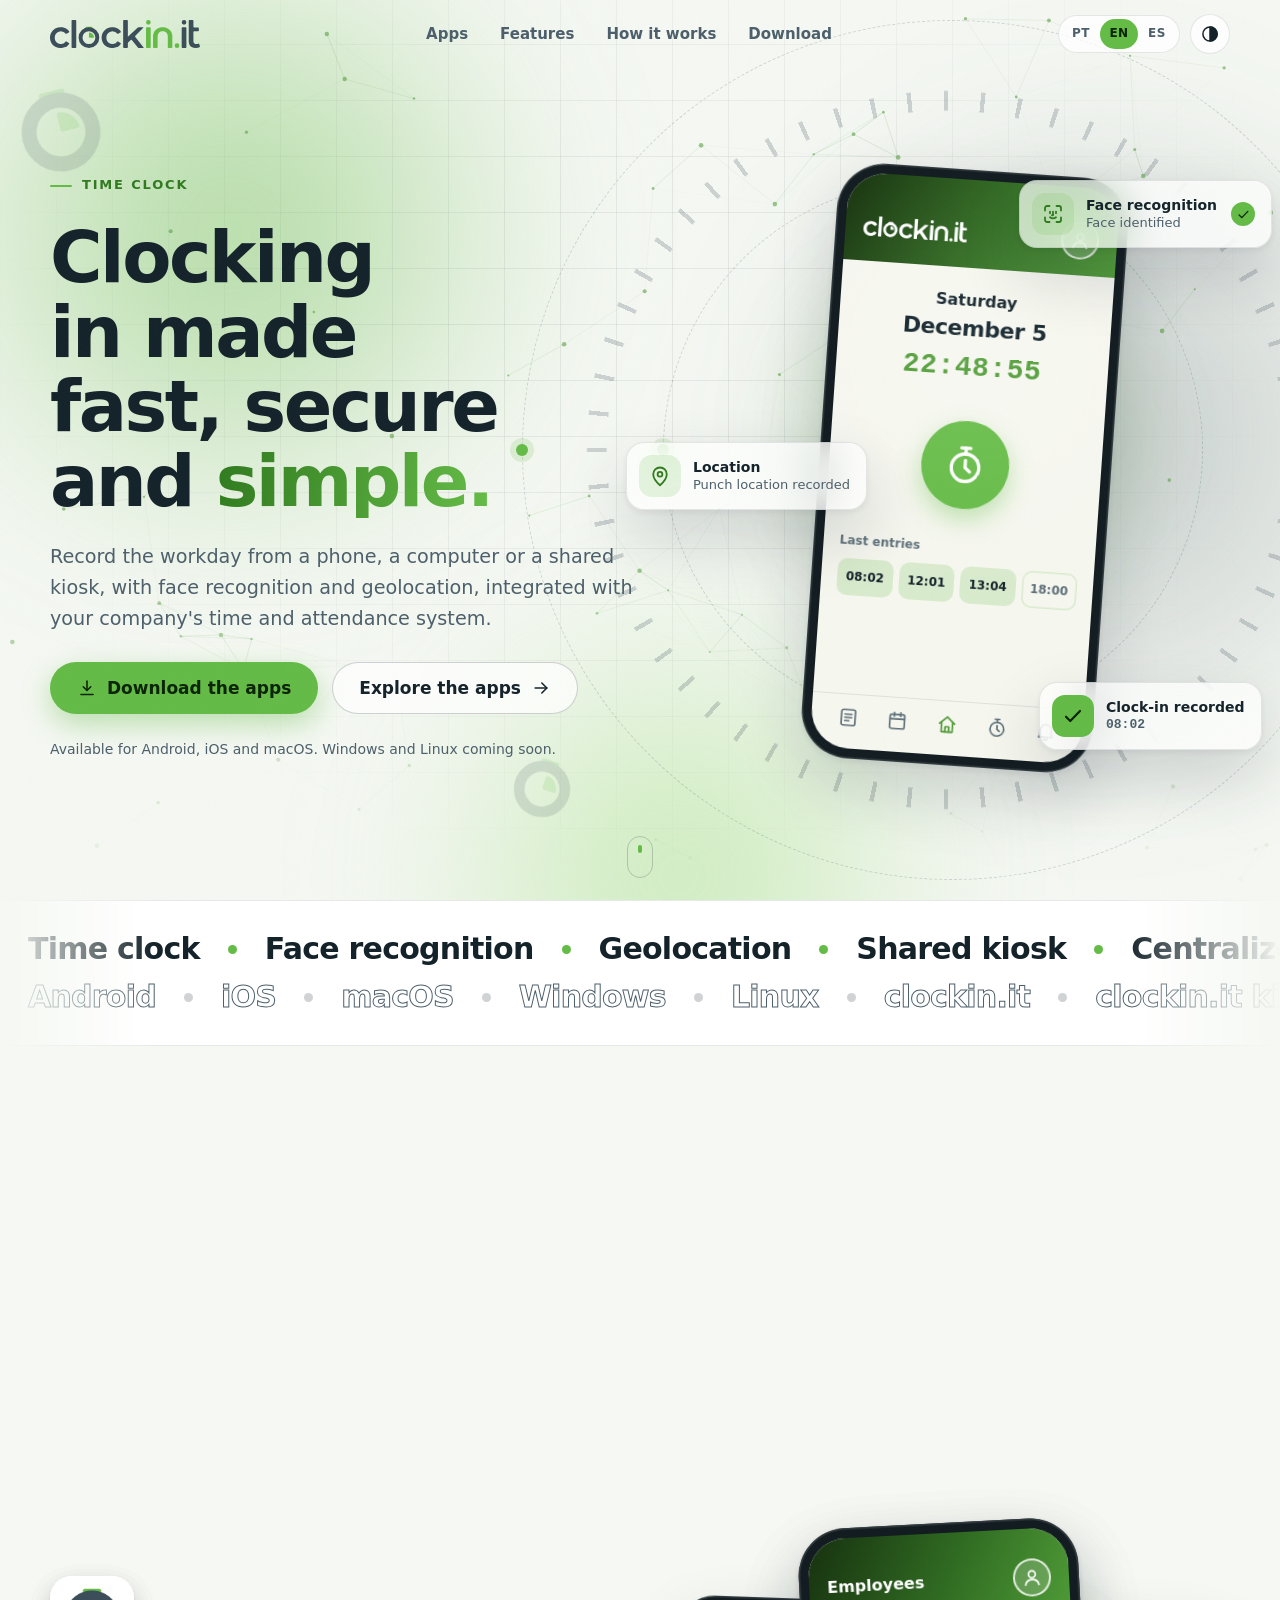
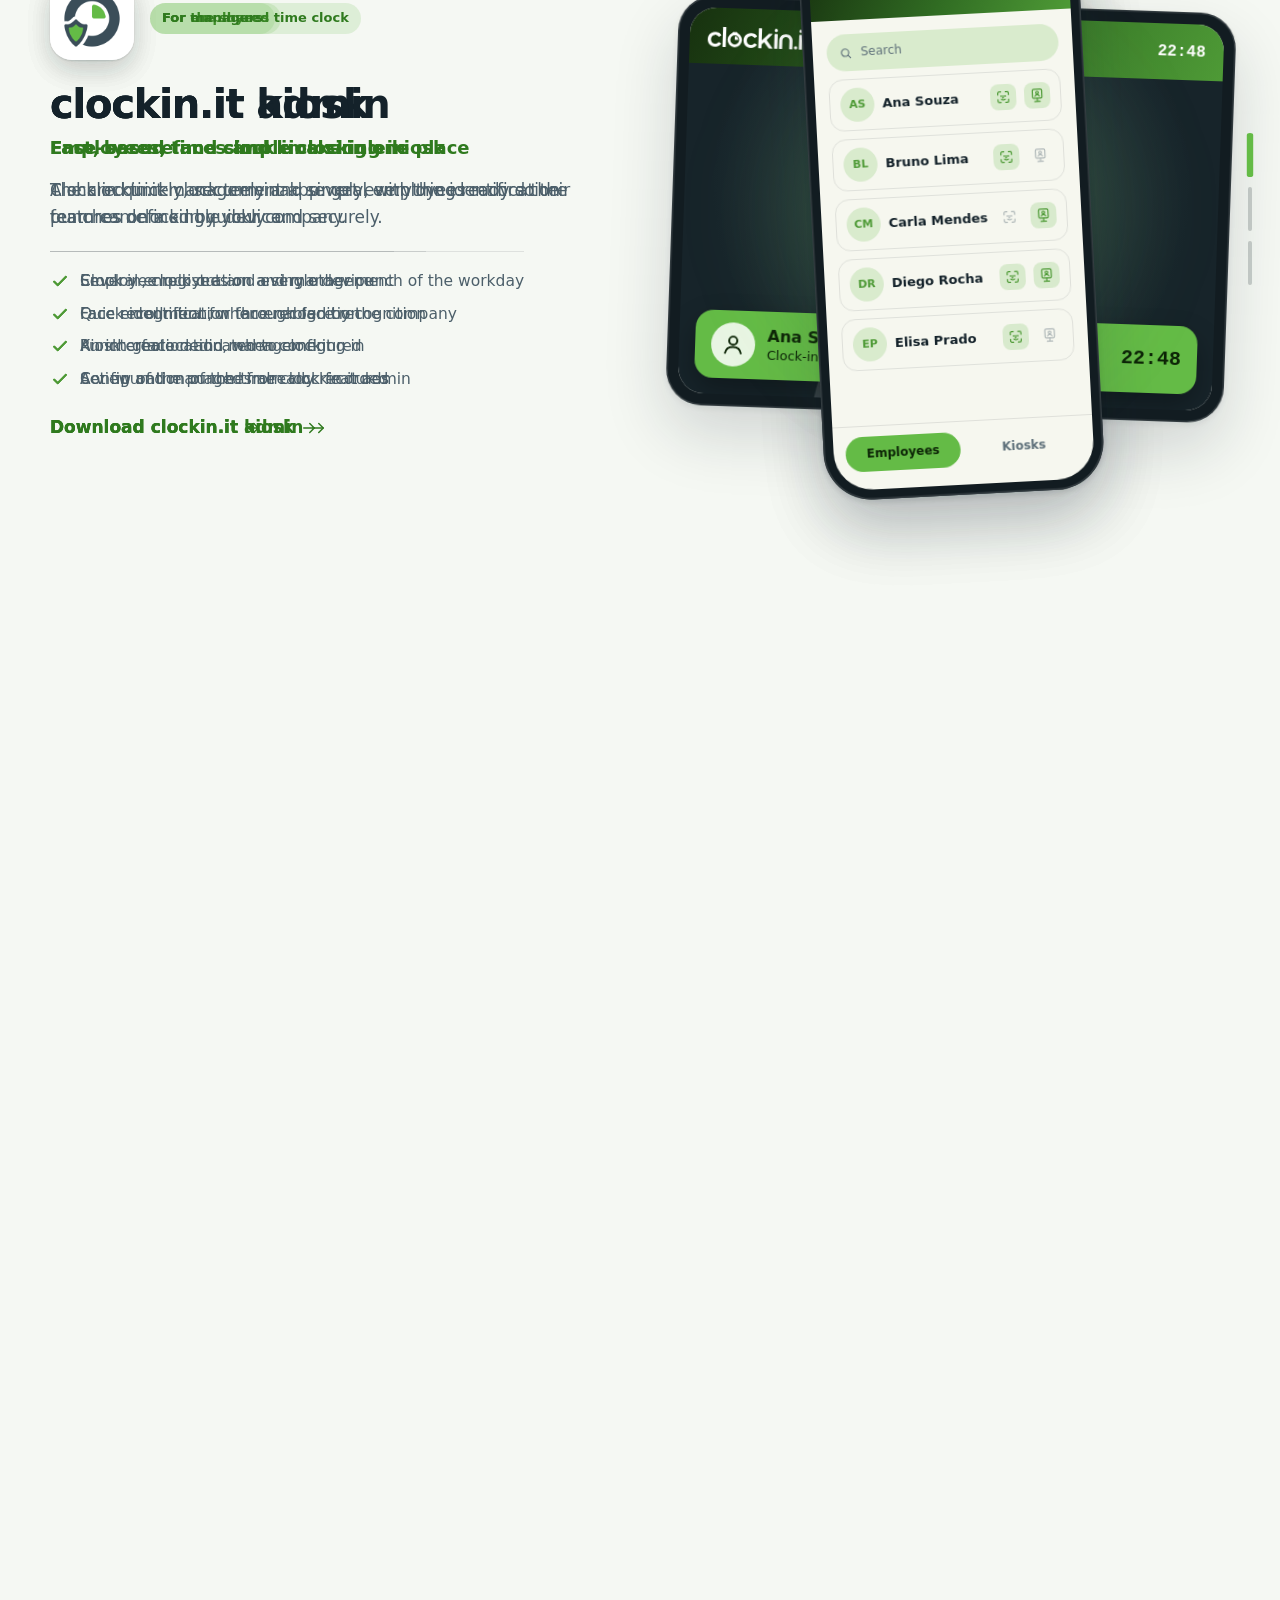
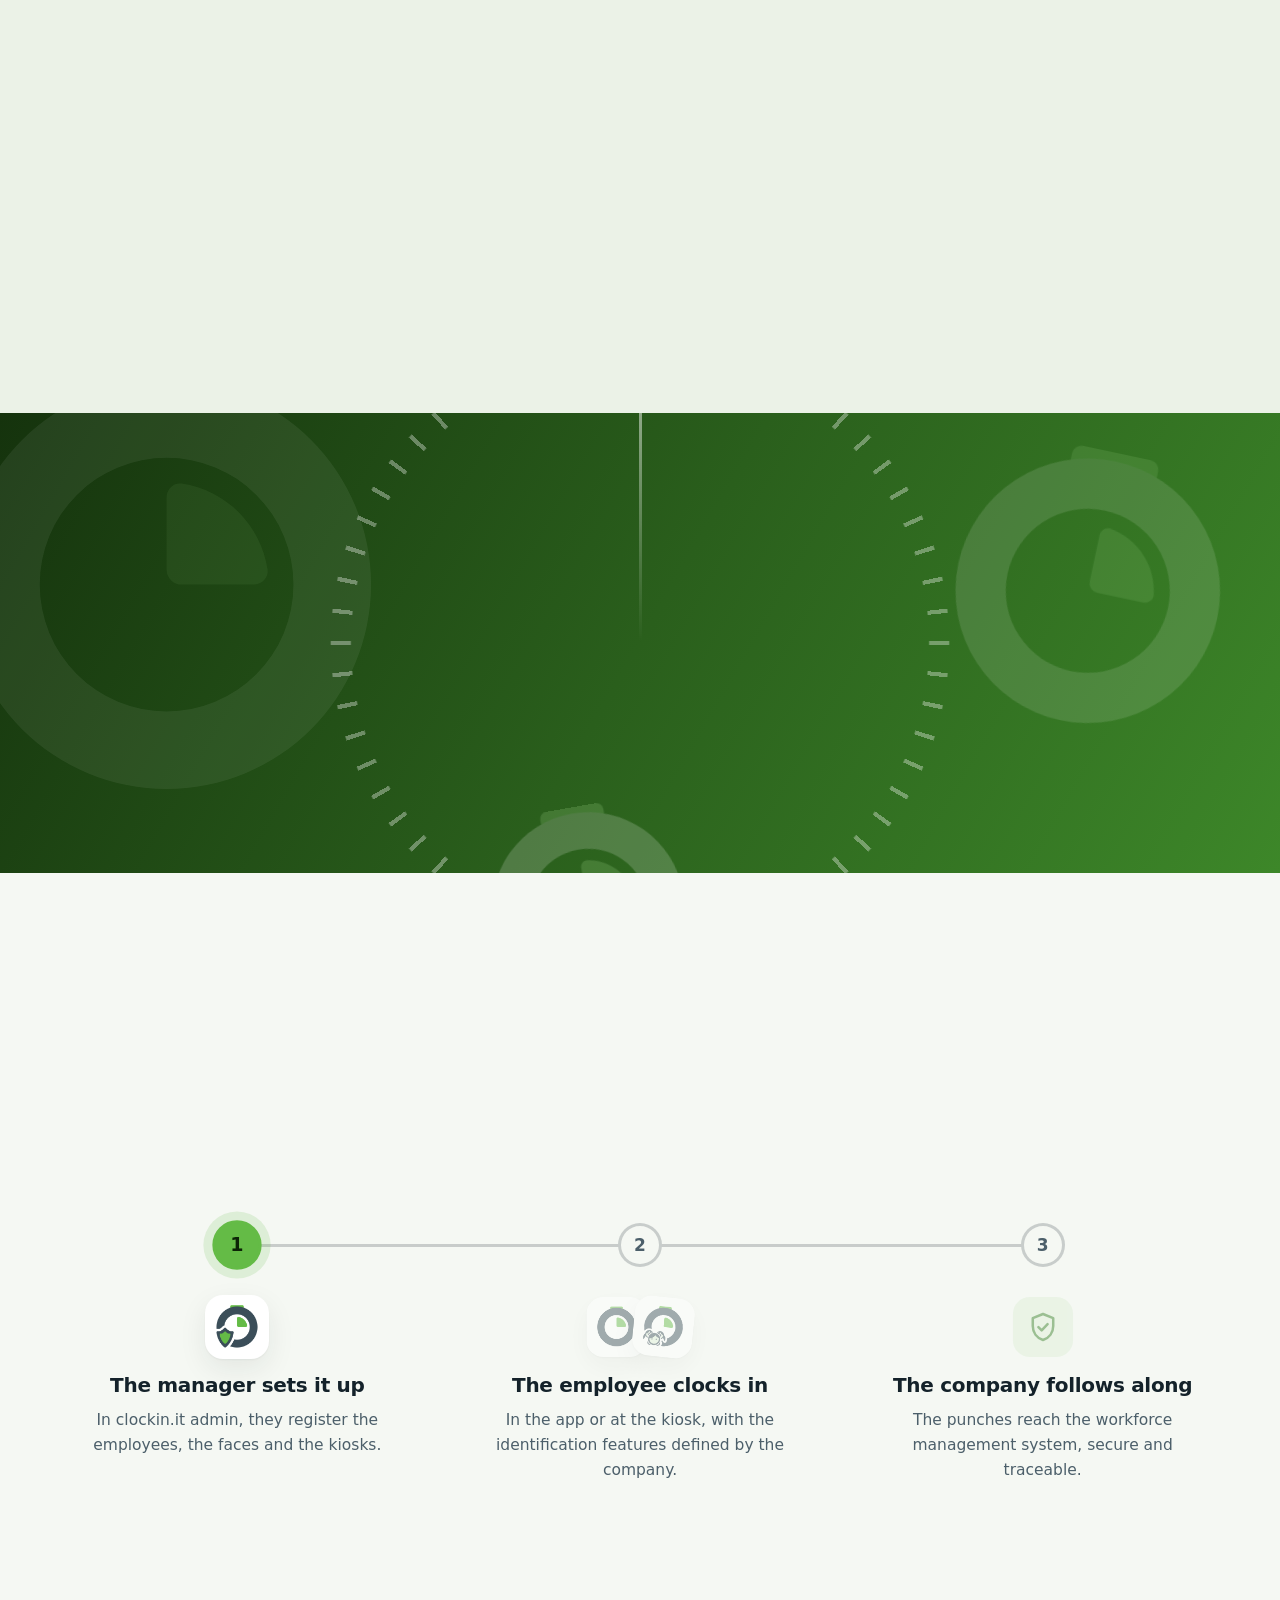
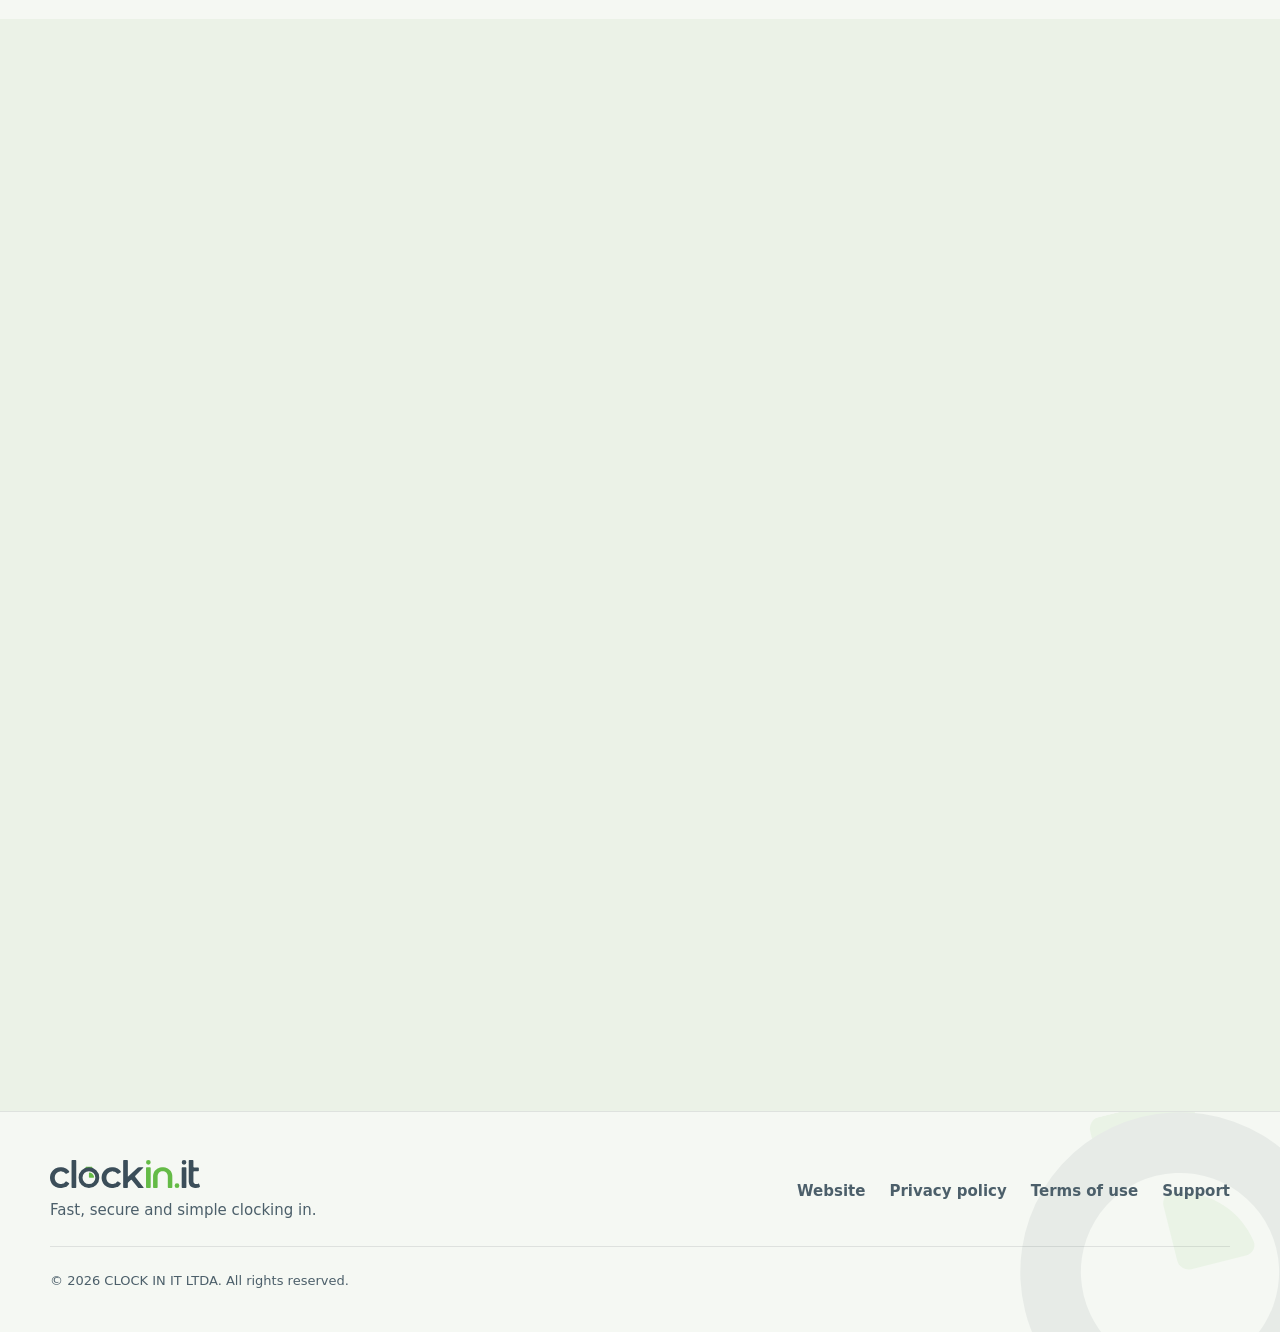
==== commit c3b0a16f: "feat(site): a marca com o traçado do logo, e a home com mais efeitos A marca: o cronômetro dos fundo" ====
--- a/docs/index.html
+++ b/docs/index.html
@@ -30,12 +30,13 @@
   <link rel="icon" type="image/svg+xml" href="assets/img/favicon.svg">
   <link rel="apple-touch-icon" href="assets/img/apple-touch-icon.png">
   <link rel="stylesheet" href="assets/css/site.css">
+  <link rel="stylesheet" href="assets/css/effects.css">
 
   <script src="assets/js/boot.js"></script>
   <script type="module" src="assets/js/site.js"></script>
 </head>
 <body>
-  <!-- Os ícones da página, desenhados uma vez e usados por <use href="#…">. -->
+  <!-- Os ícones da página, desenhados uma vez e usados pela referência ao id. -->
   <svg class="sprite" aria-hidden="true" focusable="false" width="0" height="0">
     <symbol id="icon-stopwatch" viewBox="0 0 24 24" fill="none" stroke="currentColor" stroke-width="1.8" stroke-linecap="round" stroke-linejoin="round">
       <circle cx="12" cy="13.5" r="7.5"/>
@@ -57,6 +58,74 @@
       <path d="M12 21.25s-6.75-5.7-6.75-11a6.75 6.75 0 0 1 13.5 0c0 5.3-6.75 11-6.75 11z"/>
       <circle cx="12" cy="10.25" r="2.4"/>
     </symbol>
+    <symbol id="icon-shield" viewBox="0 0 24 24" fill="none" stroke="currentColor" stroke-width="1.8" stroke-linecap="round" stroke-linejoin="round">
+      <path d="M12 2.75l7.25 3v5.5c0 4.7-2.95 8.5-7.25 10-4.3-1.5-7.25-5.3-7.25-10v-5.5l7.25-3z"/>
+      <path d="M8.75 12.1l2.3 2.3 4.2-4.4"/>
+    </symbol>
+    <symbol id="icon-check" viewBox="0 0 24 24" fill="none" stroke="currentColor" stroke-width="2.2" stroke-linecap="round" stroke-linejoin="round">
+      <path d="M5 12.75l4.25 4.25L19 7"/>
+    </symbol>
+    <symbol id="icon-download" viewBox="0 0 24 24" fill="none" stroke="currentColor" stroke-width="1.9" stroke-linecap="round" stroke-linejoin="round">
+      <path d="M12 3.75v11"/>
+      <path d="M7.5 10.5l4.5 4.5 4.5-4.5"/>
+      <path d="M4.75 19.75h14.5"/>
+    </symbol>
+    <symbol id="icon-arrow" viewBox="0 0 24 24" fill="none" stroke="currentColor" stroke-width="1.9" stroke-linecap="round" stroke-linejoin="round">
+      <path d="M5 12h14"/>
+      <path d="M13 6l6 6-6 6"/>
+    </symbol>
+    <symbol id="icon-arrow-up" viewBox="0 0 24 24" fill="none" stroke="currentColor" stroke-width="2" stroke-linecap="round" stroke-linejoin="round">
+      <path d="M12 19V5"/>
+      <path d="M6 11l6-6 6 6"/>
+    </symbol>
+    <symbol id="icon-external" viewBox="0 0 24 24" fill="none" stroke="currentColor" stroke-width="1.9" stroke-linecap="round" stroke-linejoin="round">
+      <path d="M8 16l8.25-8.25"/>
+      <path d="M9 7.5h7.5V15"/>
+    </symbol>
+    <symbol id="icon-phone" viewBox="0 0 24 24" fill="none" stroke="currentColor" stroke-width="1.8" stroke-linecap="round" stroke-linejoin="round">
+      <rect x="6.75" y="2.25" width="10.5" height="19.5" rx="2.5"/>
+      <path d="M10.75 18.5h2.5"/>
+    </symbol>
+    <symbol id="icon-desktop" viewBox="0 0 24 24" fill="none" stroke="currentColor" stroke-width="1.8" stroke-linecap="round" stroke-linejoin="round">
+      <rect x="3.75" y="4.5" width="16.5" height="11.5" rx="1.75"/>
+      <path d="M2 19.5h20"/>
+    </symbol>
+    <symbol id="icon-sun" viewBox="0 0 24 24" fill="none" stroke="currentColor" stroke-width="1.8" stroke-linecap="round" stroke-linejoin="round">
+      <circle cx="12" cy="12" r="3.75"/>
+      <path d="M12 2.75v2.5M12 18.75v2.5M2.75 12h2.5M18.75 12h2.5M5.45 5.45l1.8 1.8M16.75 16.75l1.8 1.8M5.45 18.55l1.8-1.8M16.75 7.25l1.8-1.8"/>
+    </symbol>
+    <symbol id="icon-moon" viewBox="0 0 24 24" fill="none" stroke="currentColor" stroke-width="1.8" stroke-linecap="round" stroke-linejoin="round">
+      <path d="M20.25 14.4A8.5 8.5 0 0 1 9.6 3.75a8.5 8.5 0 1 0 10.65 10.65z"/>
+    </symbol>
+    <symbol id="icon-auto" viewBox="0 0 24 24" fill="none" stroke="currentColor" stroke-width="1.8" stroke-linecap="round" stroke-linejoin="round">
+      <circle cx="12" cy="12" r="8.5"/>
+      <path d="M12 3.5v17a8.5 8.5 0 0 0 0-17z" fill="currentColor"/>
+    </symbol>
+    <symbol id="icon-user" viewBox="0 0 24 24" fill="none" stroke="currentColor" stroke-width="1.8" stroke-linecap="round" stroke-linejoin="round">
+      <circle cx="12" cy="8.5" r="3.75"/>
+      <path d="M4.75 20c.6-3.6 3.5-5.75 7.25-5.75s6.65 2.15 7.25 5.75"/>
+    </symbol>
+    <symbol id="icon-list" viewBox="0 0 24 24" fill="none" stroke="currentColor" stroke-width="1.8" stroke-linecap="round" stroke-linejoin="round">
+      <rect x="4.5" y="3.5" width="15" height="17" rx="2"/>
+      <path d="M8.25 8.5h7.5M8.25 12h7.5M8.25 15.5h4.5"/>
+    </symbol>
+    <symbol id="icon-calendar" viewBox="0 0 24 24" fill="none" stroke="currentColor" stroke-width="1.8" stroke-linecap="round" stroke-linejoin="round">
+      <rect x="4" y="5" width="16" height="15.5" rx="2"/>
+      <path d="M4 10h16M8.5 3v4M15.5 3v4"/>
+    </symbol>
+    <symbol id="icon-home" viewBox="0 0 24 24" fill="none" stroke="currentColor" stroke-width="1.8" stroke-linecap="round" stroke-linejoin="round">
+      <path d="M3.75 11.25L12 4l8.25 7.25"/>
+      <path d="M6 9.75v10.5h12V9.75"/>
+      <path d="M10 20.25v-5.5h4v5.5"/>
+    </symbol>
+    <symbol id="icon-bell" viewBox="0 0 24 24" fill="none" stroke="currentColor" stroke-width="1.8" stroke-linecap="round" stroke-linejoin="round">
+      <path d="M6 16.5v-5.75a6 6 0 0 1 12 0v5.75l1.5 2h-15l1.5-2z"/>
+      <path d="M10 20.75c.5.6 1.2.9 2 .9s1.5-.3 2-.9"/>
+    </symbol>
+    <symbol id="icon-search" viewBox="0 0 24 24" fill="none" stroke="currentColor" stroke-width="1.9" stroke-linecap="round" stroke-linejoin="round">
+      <circle cx="11" cy="11" r="6.25"/>
+      <path d="M15.75 15.75L20 20"/>
+    </symbol>
     <symbol id="icon-kiosk" viewBox="0 0 24 24" fill="none" stroke="currentColor" stroke-width="1.8" stroke-linecap="round" stroke-linejoin="round">
       <rect x="5" y="2.75" width="14" height="13.5" rx="2"/>
       <circle cx="12" cy="8" r="2"/>
@@ -64,82 +133,25 @@
       <path d="M12 16.25v4"/>
       <path d="M8 21.25h8"/>
     </symbol>
-    <symbol id="icon-team" viewBox="0 0 24 24" fill="none" stroke="currentColor" stroke-width="1.8" stroke-linecap="round" stroke-linejoin="round">
-      <circle cx="9" cy="8" r="3.25"/>
-      <path d="M2.75 19.5c0-3.3 2.75-5.75 6.25-5.75s6.25 2.45 6.25 5.75"/>
-      <path d="M15.75 4.95a3.25 3.25 0 0 1 0 6.1"/>
-      <path d="M17.5 14.1c2.3.65 3.75 2.6 3.75 5.4"/>
-    </symbol>
-    <symbol id="icon-shield" viewBox="0 0 24 24" fill="none" stroke="currentColor" stroke-width="1.8" stroke-linecap="round" stroke-linejoin="round">
-      <path d="M12 2.75l7.25 3v5.5c0 4.7-2.95 8.5-7.25 10-4.3-1.5-7.25-5.3-7.25-10v-5.5l7.25-3z"/>
-      <path d="M8.75 12.1l2.3 2.3 4.2-4.4"/>
-    </symbol>
-    <symbol id="icon-check" viewBox="0 0 24 24" fill="none" stroke="currentColor" stroke-width="2.2" stroke-linecap="round" stroke-linejoin="round">
-      <path d="M5 12.75l4.25 4.25L19 7"/>
-    </symbol>
-    <symbol id="icon-download" viewBox="0 0 24 24" fill="none" stroke="currentColor" stroke-width="1.9" stroke-linecap="round" stroke-linejoin="round">
-      <path d="M12 3.75v11"/>
-      <path d="M7.5 10.5l4.5 4.5 4.5-4.5"/>
-      <path d="M4.75 19.75h14.5"/>
-    </symbol>
-    <symbol id="icon-arrow" viewBox="0 0 24 24" fill="none" stroke="currentColor" stroke-width="1.9" stroke-linecap="round" stroke-linejoin="round">
-      <path d="M5 12h14"/>
-      <path d="M13 6l6 6-6 6"/>
-    </symbol>
-    <symbol id="icon-external" viewBox="0 0 24 24" fill="none" stroke="currentColor" stroke-width="1.9" stroke-linecap="round" stroke-linejoin="round">
-      <path d="M8 16l8.25-8.25"/>
-      <path d="M9 7.5h7.5V15"/>
-    </symbol>
-    <symbol id="icon-phone" viewBox="0 0 24 24" fill="none" stroke="currentColor" stroke-width="1.8" stroke-linecap="round" stroke-linejoin="round">
-      <rect x="6.75" y="2.25" width="10.5" height="19.5" rx="2.5"/>
-      <path d="M10.75 18.5h2.5"/>
-    </symbol>
-    <symbol id="icon-desktop" viewBox="0 0 24 24" fill="none" stroke="currentColor" stroke-width="1.8" stroke-linecap="round" stroke-linejoin="round">
-      <rect x="3.75" y="4.5" width="16.5" height="11.5" rx="1.75"/>
-      <path d="M2 19.5h20"/>
-    </symbol>
-    <symbol id="icon-sun" viewBox="0 0 24 24" fill="none" stroke="currentColor" stroke-width="1.8" stroke-linecap="round" stroke-linejoin="round">
-      <circle cx="12" cy="12" r="3.75"/>
-      <path d="M12 2.75v2.5M12 18.75v2.5M2.75 12h2.5M18.75 12h2.5M5.45 5.45l1.8 1.8M16.75 16.75l1.8 1.8M5.45 18.55l1.8-1.8M16.75 7.25l1.8-1.8"/>
-    </symbol>
-    <symbol id="icon-moon" viewBox="0 0 24 24" fill="none" stroke="currentColor" stroke-width="1.8" stroke-linecap="round" stroke-linejoin="round">
-      <path d="M20.25 14.4A8.5 8.5 0 0 1 9.6 3.75a8.5 8.5 0 1 0 10.65 10.65z"/>
-    </symbol>
-    <symbol id="icon-auto" viewBox="0 0 24 24" fill="none" stroke="currentColor" stroke-width="1.8" stroke-linecap="round" stroke-linejoin="round">
-      <circle cx="12" cy="12" r="8.5"/>
-      <path d="M12 3.5v17a8.5 8.5 0 0 0 0-17z" fill="currentColor"/>
-    </symbol>
-    <symbol id="icon-user" viewBox="0 0 24 24" fill="none" stroke="currentColor" stroke-width="1.8" stroke-linecap="round" stroke-linejoin="round">
-      <circle cx="12" cy="8.5" r="3.75"/>
-      <path d="M4.75 20c.6-3.6 3.5-5.75 7.25-5.75s6.65 2.15 7.25 5.75"/>
-    </symbol>
-    <symbol id="icon-list" viewBox="0 0 24 24" fill="none" stroke="currentColor" stroke-width="1.8" stroke-linecap="round" stroke-linejoin="round">
-      <rect x="4.5" y="3.5" width="15" height="17" rx="2"/>
-      <path d="M8.25 8.5h7.5M8.25 12h7.5M8.25 15.5h4.5"/>
-    </symbol>
-    <symbol id="icon-calendar" viewBox="0 0 24 24" fill="none" stroke="currentColor" stroke-width="1.8" stroke-linecap="round" stroke-linejoin="round">
-      <rect x="4" y="5" width="16" height="15.5" rx="2"/>
-      <path d="M4 10h16M8.5 3v4M15.5 3v4"/>
-    </symbol>
-    <symbol id="icon-home" viewBox="0 0 24 24" fill="none" stroke="currentColor" stroke-width="1.8" stroke-linecap="round" stroke-linejoin="round">
-      <path d="M3.75 11.25L12 4l8.25 7.25"/>
-      <path d="M6 9.75v10.5h12V9.75"/>
-      <path d="M10 20.25v-5.5h4v5.5"/>
-    </symbol>
-    <symbol id="icon-bell" viewBox="0 0 24 24" fill="none" stroke="currentColor" stroke-width="1.8" stroke-linecap="round" stroke-linejoin="round">
-      <path d="M6 16.5v-5.75a6 6 0 0 1 12 0v5.75l1.5 2h-15l1.5-2z"/>
-      <path d="M10 20.75c.5.6 1.2.9 2 .9s1.5-.3 2-.9"/>
-    </symbol>
-    <!-- A marca: o cronômetro do ícone do app. -->
-    <symbol id="mark" viewBox="0 0 100 100">
-      <rect class="mark-accent" x="37" y="5" width="26" height="14" rx="4"/>
-      <path class="mark-ring" fill-rule="evenodd" d="M50 14a40 40 0 1 0 0 80 40 40 0 0 0 0-80zm0 15.5a24.5 24.5 0 1 1 0 49 24.5 24.5 0 0 1 0-49z"/>
-      <path class="mark-accent" d="M50 37.5a3 3 0 0 1 3.4-3A19.5 19.5 0 0 1 69.5 50.6a3 3 0 0 1-3 3.4H53a3 3 0 0 1-3-3V37.5z"/>
+    <!-- Uma pessoa vista pela câmera: a silhueta do reconhecimento facial. -->
+    <symbol id="silhouette" viewBox="0 0 120 120">
+      <circle cx="60" cy="46" r="24"/>
+      <path d="M12 120c2-30 22-46 48-46s46 16 48 46z"/>
+    </symbol>
+    <!--
+      A marca: o cronômetro, com o traçado do logo_color.svg do flavor
+      clockinit — o botão passa 2,9 unidades acima do aro, e não mais.
+    -->
+    <symbol id="mark" viewBox="0 0 95.25 95.25">
+      <rect class="mark-accent" x="32.756" y="0" width="29.738" height="17.955" rx="3.292"/>
+      <path class="mark-ring" fill-rule="evenodd" d="M47.625 2.881a44.744 44.744 0 1 0 0 89.488 44.744 44.744 0 0 0 0-89.488zm0 16.978a27.766 27.766 0 1 1 0 55.532 27.766 27.766 0 0 1 0-55.532z"/>
+      <path class="mark-accent" d="M50.906 25.519c9.715 1.429 17.396 9.11 18.825 18.825.265 1.797-1.235 3.281-3.053 3.281H50.917a3.292 3.292 0 0 1-3.292-3.292V28.572c0-1.818 1.483-3.318 3.281-3.053z"/>
     </symbol>
   </svg>
 
   <a class="skip-link" href="#content" data-i18n="skipToContent">Pular para o conteúdo</a>
 
+  <div class="grain" aria-hidden="true"></div>
   <div class="scroll-progress" aria-hidden="true"></div>
 
   <header class="site-header" data-header>
@@ -150,6 +162,7 @@
       </a>
 
       <nav class="site-nav" aria-label="Seções da página" data-i18n-attr="aria-label:navLabel">
+        <span class="site-nav__marker" aria-hidden="true" data-nav-marker></span>
         <a href="#apps" data-i18n="navApps">Apps</a>
         <a href="#features" data-i18n="navFeatures">Recursos</a>
         <a href="#how-it-works" data-i18n="navHowItWorks">Como funciona</a>
@@ -181,6 +194,9 @@
         <div class="aurora aurora--two" data-parallax="-0.3" data-pointer="-26"></div>
         <div class="aurora aurora--three" data-parallax="-0.1" data-pointer="12"></div>
         <div class="grid-pattern" data-parallax="-0.06"></div>
+        <canvas class="hero__particles" data-particles></canvas>
+        <div class="hero__glow" data-pointer-glow></div>
+        <div class="dial" data-parallax="-0.2" data-pointer="-8"></div>
         <div class="orbit orbit--large" data-parallax="-0.24" data-pointer="-10"></div>
         <div class="orbit orbit--small" data-parallax="-0.42" data-pointer="22"></div>
         <svg class="floating-mark floating-mark--one" data-parallax="-0.5" data-pointer="34"><use href="#mark"/></svg>
@@ -190,17 +206,17 @@
       <div class="container hero__inner">
         <div class="hero__copy">
           <p class="eyebrow reveal" data-i18n="heroEyebrow">Registro de ponto</p>
-          <h1 class="hero__title reveal">
-            <span data-i18n="heroTitleLead">Ponto rápido, seguro e</span>
-            <span class="accent-text" data-i18n="heroTitleAccent">prático.</span>
+          <h1 class="hero__title" data-split-group>
+            <span data-split data-i18n="heroTitleLead">Ponto rápido, seguro e</span>
+            <span class="accent-words" data-split data-i18n="heroTitleAccent">prático.</span>
           </h1>
           <p class="hero__lead reveal" data-i18n="heroLead">Registre a jornada pelo celular, pelo computador ou em um kiosk compartilhado, com reconhecimento facial e geolocalização, integrado ao sistema de controle de ponto da sua empresa.</p>
           <div class="hero__actions reveal">
-            <a class="button button--primary" href="#download">
+            <a class="button button--primary" href="#download" data-magnetic>
               <svg class="button__icon" aria-hidden="true"><use href="#icon-download"/></svg>
               <span data-hero-download data-i18n="heroDownload">Baixar os apps</span>
             </a>
-            <a class="button button--ghost" href="#apps">
+            <a class="button button--ghost" href="#apps" data-magnetic>
               <span data-i18n="heroApps">Conhecer os apps</span>
               <svg class="button__icon" aria-hidden="true"><use href="#icon-arrow"/></svg>
             </a>
@@ -208,12 +224,15 @@
           <p class="hero__note reveal" data-i18n="heroNote">Disponível para Android, iOS e macOS. Windows e Linux em breve.</p>
         </div>
 
-        <!-- Uma encenação da home do app, desenhada em HTML: decorativa. -->
-        <div class="hero__stage" aria-hidden="true">
+        <!--
+          Uma encenação do app, desenhada em HTML: decorativa. O site.js a põe
+          para bater um ponto sozinha — toque, leitura do rosto, confirmação.
+        -->
+        <div class="hero__stage" aria-hidden="true" data-demo data-demo-state="idle">
           <div class="stage-glow" data-parallax="-0.12" data-pointer="-14"></div>
 
           <div class="device-wrap" data-parallax="-0.08" data-pointer="10">
-            <div class="device">
+            <div class="device" data-tilt>
               <div class="device__screen">
                 <div class="mock-header">
                   <img class="mock-header__logo" src="assets/img/logo-dark.svg" alt="" width="104" height="20">
@@ -229,7 +248,7 @@
                     <span class="mock-punch__button"><svg><use href="#icon-stopwatch"/></svg></span>
                   </div>
                   <p class="mock-label" data-i18n="mockLastEntries">Últimos registros</p>
-                  <div class="mock-entries">
+                  <div class="mock-entries" data-demo-entries>
                     <span class="mock-entry">08:02</span>
                     <span class="mock-entry">12:01</span>
                     <span class="mock-entry">13:04</span>
@@ -243,6 +262,18 @@
                   <svg><use href="#icon-stopwatch"/></svg>
                   <svg><use href="#icon-bell"/></svg>
                 </div>
+
+                <div class="mock-scan">
+                  <svg class="mock-scan__person"><use href="#silhouette"/></svg>
+                  <span class="mock-scan__frame"><span class="mock-scan__line"></span></span>
+                  <p class="mock-scan__label" data-i18n="mockScanning">Identificando…</p>
+                </div>
+                <div class="mock-success">
+                  <span class="mock-success__check"><svg><use href="#icon-check"/></svg></span>
+                  <strong data-i18n="mockPunchTitle">Entrada registrada</strong>
+                  <span class="mock-success__time" data-demo-time>08:02</span>
+                </div>
+                <span class="device__glare"></span>
               </div>
             </div>
           </div>
@@ -276,7 +307,7 @@
               <span class="float-card__icon float-card__icon--solid"><svg><use href="#icon-check"/></svg></span>
               <span class="float-card__text">
                 <strong data-i18n="mockPunchTitle">Entrada registrada</strong>
-                <span class="float-card__time">08:02</span>
+                <span class="float-card__time" data-demo-time>08:02</span>
               </span>
             </div>
           </div>
@@ -287,79 +318,268 @@
     </section>
 
     <!-- ================================================================ -->
-    <!-- Os três apps                                                      -->
-    <!-- ================================================================ -->
-    <section class="section" id="apps">
+    <!-- A esteira: os recursos passando, em duas faixas                   -->
+    <!-- ================================================================ -->
+    <div class="marquee" aria-hidden="true">
+      <div class="marquee__row">
+        <ul class="marquee__list">
+          <li data-i18n="featurePunchTitle">Registro de ponto</li>
+          <li data-i18n="featureFaceTitle">Reconhecimento facial</li>
+          <li data-i18n="featureLocationTitle">Geolocalização</li>
+          <li data-i18n="featureKioskTitle">Kiosk compartilhado</li>
+          <li data-i18n="featureManagementTitle">Gestão centralizada</li>
+          <li data-i18n="featureSecurityTitle">Seguro e rastreável</li>
+        </ul>
+        <ul class="marquee__list">
+          <li data-i18n="featurePunchTitle">Registro de ponto</li>
+          <li data-i18n="featureFaceTitle">Reconhecimento facial</li>
+          <li data-i18n="featureLocationTitle">Geolocalização</li>
+          <li data-i18n="featureKioskTitle">Kiosk compartilhado</li>
+          <li data-i18n="featureManagementTitle">Gestão centralizada</li>
+          <li data-i18n="featureSecurityTitle">Seguro e rastreável</li>
+        </ul>
+      </div>
+      <div class="marquee__row marquee__row--reverse">
+        <ul class="marquee__list">
+          <li>Android</li>
+          <li>iOS</li>
+          <li>macOS</li>
+          <li>Windows</li>
+          <li>Linux</li>
+          <li>clockin.it</li>
+          <li>clockin.it kiosk</li>
+          <li>clockin.it admin</li>
+        </ul>
+        <ul class="marquee__list">
+          <li>Android</li>
+          <li>iOS</li>
+          <li>macOS</li>
+          <li>Windows</li>
+          <li>Linux</li>
+          <li>clockin.it</li>
+          <li>clockin.it kiosk</li>
+          <li>clockin.it admin</li>
+        </ul>
+      </div>
+    </div>
+
+    <!-- ================================================================ -->
+    <!-- Os três apps: o texto rola, o aparelho fica e troca de cena       -->
+    <!-- ================================================================ -->
+    <section class="section showcase" id="apps" data-showcase>
       <div class="container">
         <header class="section__header">
           <p class="eyebrow reveal" data-i18n="appsEyebrow">Os apps</p>
-          <h2 class="section__title reveal" data-i18n="appsTitle">Três apps, um só sistema</h2>
+          <h2 class="section__title" data-split data-i18n="appsTitle">Três apps, um só sistema</h2>
           <p class="section__lead reveal" data-i18n="appsLead">Cada app cuida de uma parte da jornada, e todos falam com o mesmo sistema clockin.it.</p>
         </header>
-
-        <div class="app-grid">
-          <article class="app-card reveal" data-tilt>
-            <span class="app-card__glare" aria-hidden="true"></span>
-            <div class="app-card__top">
-              <span class="app-icon"><img src="assets/img/app-icon-app.png" alt="" width="96" height="96" loading="lazy"></span>
-              <span class="tag" data-i18n="appTag">Para o colaborador</span>
+      </div>
+
+      <div class="showcase__track" data-showcase-track>
+        <div class="showcase__sticky">
+          <div class="container showcase__inner">
+            <div class="showcase__progress" role="group" aria-label="Apps" data-i18n-attr="aria-label:navApps">
+              <button type="button" class="is-active" data-showcase-go="0" aria-label="clockin.it"><span></span></button>
+              <button type="button" data-showcase-go="1" aria-label="clockin.it kiosk"><span></span></button>
+              <button type="button" data-showcase-go="2" aria-label="clockin.it admin"><span></span></button>
             </div>
-            <h3 class="app-card__name">clockin.it</h3>
-            <p class="app-card__subtitle" data-i18n="appSubtitle">Ponto rápido, seguro e prático</p>
-            <p class="app-card__summary" data-i18n="appSummary">Registre seu ponto de forma rápida, segura e prática, com os recursos de identificação definidos pela empresa.</p>
-            <ul class="check-list">
-              <li><svg aria-hidden="true"><use href="#icon-check"/></svg><span data-i18n="appFeature1">Entrada, saída e demais marcações da jornada</span></li>
-              <li><svg aria-hidden="true"><use href="#icon-check"/></svg><span data-i18n="appFeature2">Reconhecimento facial, quando habilitado pela empresa</span></li>
-              <li><svg aria-hidden="true"><use href="#icon-check"/></svg><span data-i18n="appFeature3">Geolocalização da marcação, quando configurada</span></li>
-              <li><svg aria-hidden="true"><use href="#icon-check"/></svg><span data-i18n="appFeature4">Consulta das marcações realizadas</span></li>
-            </ul>
-            <a class="text-link" href="#download-app">
-              <span data-i18n="appDownloadLink">Baixar</span> clockin.it
-              <svg aria-hidden="true"><use href="#icon-arrow"/></svg>
-            </a>
-          </article>
-
-          <article class="app-card reveal" data-tilt>
-            <span class="app-card__glare" aria-hidden="true"></span>
-            <div class="app-card__top">
-              <span class="app-icon"><img src="assets/img/app-icon-kiosk.png" alt="" width="96" height="96" loading="lazy"></span>
-              <span class="tag" data-i18n="kioskTag">Para o ponto compartilhado</span>
-            </div>
-            <h3 class="app-card__name">clockin.it kiosk</h3>
-            <p class="app-card__subtitle" data-i18n="kioskSubtitle">Ponto facial em um só kiosk</p>
-            <p class="app-card__summary" data-i18n="kioskSummary">Um terminal compartilhado de registro de ponto: vários colaboradores fazem as marcações em um único dispositivo.</p>
-            <ul class="check-list">
-              <li><svg aria-hidden="true"><use href="#icon-check"/></svg><span data-i18n="kioskFeature1">Vários colaboradores em um único dispositivo</span></li>
-              <li><svg aria-hidden="true"><use href="#icon-check"/></svg><span data-i18n="kioskFeature2">Identificação rápida por reconhecimento facial</span></li>
-              <li><svg aria-hidden="true"><use href="#icon-check"/></svg><span data-i18n="kioskFeature3">Interface dedicada ao registro de ponto</span></li>
-              <li><svg aria-hidden="true"><use href="#icon-check"/></svg><span data-i18n="kioskFeature4">Configurado e gerenciado pelo clockin.it admin</span></li>
-            </ul>
-            <a class="text-link" href="#download-kiosk">
-              <span data-i18n="appDownloadLink">Baixar</span> clockin.it kiosk
-              <svg aria-hidden="true"><use href="#icon-arrow"/></svg>
-            </a>
-          </article>
-
-          <article class="app-card reveal" data-tilt>
-            <span class="app-card__glare" aria-hidden="true"></span>
-            <div class="app-card__top">
-              <span class="app-icon"><img src="assets/img/app-icon-appadmin.png" alt="" width="96" height="96" loading="lazy"></span>
-              <span class="tag" data-i18n="appadminTag">Para gestores</span>
-            </div>
-            <h3 class="app-card__name">clockin.it admin</h3>
-            <p class="app-card__subtitle" data-i18n="appadminSubtitle">Gestão de colaboradores, faces e kiosks</p>
-            <p class="app-card__summary" data-i18n="appadminSummary">O app de gestão do clockin.it: prepare o ambiente para que a equipe registre o ponto de forma rápida e segura.</p>
-            <ul class="check-list">
-              <li><svg aria-hidden="true"><use href="#icon-check"/></svg><span data-i18n="appadminFeature1">Cadastro e gestão de colaboradores</span></li>
-              <li><svg aria-hidden="true"><use href="#icon-check"/></svg><span data-i18n="appadminFeature2">Cadastro das faces para o reconhecimento facial</span></li>
-              <li><svg aria-hidden="true"><use href="#icon-check"/></svg><span data-i18n="appadminFeature3">Criação e gestão de kiosks</span></li>
-              <li><svg aria-hidden="true"><use href="#icon-check"/></svg><span data-i18n="appadminFeature4">Configuração dos recursos de registro de ponto</span></li>
-            </ul>
-            <a class="text-link" href="#download-appadmin">
-              <span data-i18n="appDownloadLink">Baixar</span> clockin.it admin
-              <svg aria-hidden="true"><use href="#icon-arrow"/></svg>
-            </a>
-          </article>
+
+            <!-- clockin.it -->
+            <article class="scene is-active" data-scene>
+              <div class="scene__copy">
+                <div class="scene__heading">
+                  <span class="app-icon"><img src="assets/img/app-icon-app.png" alt="" width="96" height="96" loading="lazy"></span>
+                  <span class="tag" data-i18n="appTag">Para o colaborador</span>
+                </div>
+                <h3 class="scene__name">clockin.it</h3>
+                <p class="scene__subtitle" data-i18n="appSubtitle">Ponto rápido, seguro e prático</p>
+                <p class="scene__summary" data-i18n="appSummary">Registre seu ponto de forma rápida, segura e prática, com os recursos de identificação definidos pela empresa.</p>
+                <ul class="check-list">
+                  <li><svg aria-hidden="true"><use href="#icon-check"/></svg><span data-i18n="appFeature1">Entrada, saída e demais marcações da jornada</span></li>
+                  <li><svg aria-hidden="true"><use href="#icon-check"/></svg><span data-i18n="appFeature2">Reconhecimento facial, quando habilitado pela empresa</span></li>
+                  <li><svg aria-hidden="true"><use href="#icon-check"/></svg><span data-i18n="appFeature3">Geolocalização da marcação, quando configurada</span></li>
+                  <li><svg aria-hidden="true"><use href="#icon-check"/></svg><span data-i18n="appFeature4">Consulta das marcações realizadas</span></li>
+                </ul>
+                <a class="text-link" href="#download-app">
+                  <span data-i18n="appDownloadLink">Baixar</span> clockin.it
+                  <svg aria-hidden="true"><use href="#icon-arrow"/></svg>
+                </a>
+              </div>
+              <div class="scene__visual" aria-hidden="true">
+                <div class="scene__halo"></div>
+                <div class="device device--scene">
+                  <div class="device__screen">
+                    <div class="mock-header mock-header--compact">
+                      <strong data-i18n="mockTimesheet">Registros</strong>
+                      <span class="mock-avatar"><svg><use href="#icon-user"/></svg></span>
+                    </div>
+                    <div class="mock-sheet">
+                      <p class="mock-month" data-clock-month>setembro</p>
+                      <div class="mock-day">
+                        <span class="mock-day__number">27</span>
+                        <span class="mock-day__entries">
+                          <span class="mock-entry"><svg><use href="#icon-face"/></svg>08:02</span>
+                          <span class="mock-entry"><svg><use href="#icon-face"/></svg>12:01</span>
+                          <span class="mock-entry"><svg><use href="#icon-pin"/></svg>13:04</span>
+                        </span>
+                      </div>
+                      <div class="mock-day">
+                        <span class="mock-day__number">26</span>
+                        <span class="mock-day__entries">
+                          <span class="mock-entry"><svg><use href="#icon-face"/></svg>07:58</span>
+                          <span class="mock-entry"><svg><use href="#icon-pin"/></svg>12:03</span>
+                          <span class="mock-entry"><svg><use href="#icon-pin"/></svg>13:01</span>
+                          <span class="mock-entry"><svg><use href="#icon-face"/></svg>17:42</span>
+                        </span>
+                      </div>
+                      <div class="mock-day">
+                        <span class="mock-day__number">25</span>
+                        <span class="mock-day__entries">
+                          <span class="mock-entry"><svg><use href="#icon-face"/></svg>08:05</span>
+                          <span class="mock-entry"><svg><use href="#icon-face"/></svg>12:00</span>
+                          <span class="mock-entry"><svg><use href="#icon-pin"/></svg>13:02</span>
+                          <span class="mock-entry"><svg><use href="#icon-face"/></svg>18:01</span>
+                        </span>
+                      </div>
+                      <div class="mock-day">
+                        <span class="mock-day__number">24</span>
+                        <span class="mock-day__entries">
+                          <span class="mock-entry"><svg><use href="#icon-pin"/></svg>08:00</span>
+                          <span class="mock-entry"><svg><use href="#icon-face"/></svg>12:04</span>
+                          <span class="mock-entry"><svg><use href="#icon-face"/></svg>13:00</span>
+                          <span class="mock-entry"><svg><use href="#icon-pin"/></svg>17:55</span>
+                        </span>
+                      </div>
+                    </div>
+                    <div class="mock-nav">
+                      <svg class="is-active"><use href="#icon-list"/></svg>
+                      <svg><use href="#icon-calendar"/></svg>
+                      <svg><use href="#icon-home"/></svg>
+                      <svg><use href="#icon-stopwatch"/></svg>
+                      <svg><use href="#icon-bell"/></svg>
+                    </div>
+                  </div>
+                </div>
+              </div>
+            </article>
+
+            <!-- clockin.it kiosk -->
+            <article class="scene" data-scene>
+              <div class="scene__copy">
+                <div class="scene__heading">
+                  <span class="app-icon"><img src="assets/img/app-icon-kiosk.png" alt="" width="96" height="96" loading="lazy"></span>
+                  <span class="tag" data-i18n="kioskTag">Para o ponto compartilhado</span>
+                </div>
+                <h3 class="scene__name">clockin.it kiosk</h3>
+                <p class="scene__subtitle" data-i18n="kioskSubtitle">Ponto facial em um só kiosk</p>
+                <p class="scene__summary" data-i18n="kioskSummary">Um terminal compartilhado de registro de ponto: vários colaboradores fazem as marcações em um único dispositivo.</p>
+                <ul class="check-list">
+                  <li><svg aria-hidden="true"><use href="#icon-check"/></svg><span data-i18n="kioskFeature1">Vários colaboradores em um único dispositivo</span></li>
+                  <li><svg aria-hidden="true"><use href="#icon-check"/></svg><span data-i18n="kioskFeature2">Identificação rápida por reconhecimento facial</span></li>
+                  <li><svg aria-hidden="true"><use href="#icon-check"/></svg><span data-i18n="kioskFeature3">Interface dedicada ao registro de ponto</span></li>
+                  <li><svg aria-hidden="true"><use href="#icon-check"/></svg><span data-i18n="kioskFeature4">Configurado e gerenciado pelo clockin.it admin</span></li>
+                </ul>
+                <a class="text-link" href="#download-kiosk">
+                  <span data-i18n="appDownloadLink">Baixar</span> clockin.it kiosk
+                  <svg aria-hidden="true"><use href="#icon-arrow"/></svg>
+                </a>
+              </div>
+              <div class="scene__visual" aria-hidden="true">
+                <div class="scene__halo"></div>
+                <div class="device device--tablet device--scene">
+                  <div class="device__screen">
+                    <div class="mock-header mock-header--compact">
+                      <img class="mock-header__logo" src="assets/img/logo-dark.svg" alt="" width="104" height="20">
+                      <span class="mock-header__clock" data-clock-short>08:02</span>
+                    </div>
+                    <div class="mock-camera">
+                      <svg class="mock-camera__person"><use href="#silhouette"/></svg>
+                      <span class="mock-camera__frame"><span class="mock-scan__line"></span></span>
+                      <div class="mock-camera__card">
+                        <span class="mock-camera__avatar"><svg><use href="#icon-user"/></svg></span>
+                        <span class="mock-camera__text">
+                          <strong>Ana Souza</strong>
+                          <span data-i18n="mockPunchTitle">Entrada registrada</span>
+                        </span>
+                        <span class="mock-camera__time" data-clock-short>08:02</span>
+                      </div>
+                    </div>
+                  </div>
+                </div>
+              </div>
+            </article>
+
+            <!-- clockin.it admin -->
+            <article class="scene" data-scene>
+              <div class="scene__copy">
+                <div class="scene__heading">
+                  <span class="app-icon"><img src="assets/img/app-icon-appadmin.png" alt="" width="96" height="96" loading="lazy"></span>
+                  <span class="tag" data-i18n="appadminTag">Para gestores</span>
+                </div>
+                <h3 class="scene__name">clockin.it admin</h3>
+                <p class="scene__subtitle" data-i18n="appadminSubtitle">Gestão de colaboradores, faces e kiosks</p>
+                <p class="scene__summary" data-i18n="appadminSummary">O app de gestão do clockin.it: prepare o ambiente para que a equipe registre o ponto de forma rápida e segura.</p>
+                <ul class="check-list">
+                  <li><svg aria-hidden="true"><use href="#icon-check"/></svg><span data-i18n="appadminFeature1">Cadastro e gestão de colaboradores</span></li>
+                  <li><svg aria-hidden="true"><use href="#icon-check"/></svg><span data-i18n="appadminFeature2">Cadastro das faces para o reconhecimento facial</span></li>
+                  <li><svg aria-hidden="true"><use href="#icon-check"/></svg><span data-i18n="appadminFeature3">Criação e gestão de kiosks</span></li>
+                  <li><svg aria-hidden="true"><use href="#icon-check"/></svg><span data-i18n="appadminFeature4">Configuração dos recursos de registro de ponto</span></li>
+                </ul>
+                <a class="text-link" href="#download-appadmin">
+                  <span data-i18n="appDownloadLink">Baixar</span> clockin.it admin
+                  <svg aria-hidden="true"><use href="#icon-arrow"/></svg>
+                </a>
+              </div>
+              <div class="scene__visual" aria-hidden="true">
+                <div class="scene__halo"></div>
+                <div class="device device--scene">
+                  <div class="device__screen">
+                    <div class="mock-header mock-header--compact">
+                      <strong data-i18n="mockEmployees">Colaboradores</strong>
+                      <span class="mock-avatar"><svg><use href="#icon-user"/></svg></span>
+                    </div>
+                    <div class="mock-people">
+                      <p class="mock-search"><svg><use href="#icon-search"/></svg><span data-i18n="mockSearch">Buscar</span></p>
+                      <div class="mock-person">
+                        <span class="mock-person__avatar">AS</span>
+                        <span class="mock-person__name">Ana Souza</span>
+                        <span class="mock-person__chip is-on"><svg><use href="#icon-face"/></svg></span>
+                        <span class="mock-person__chip is-on"><svg><use href="#icon-kiosk"/></svg></span>
+                      </div>
+                      <div class="mock-person">
+                        <span class="mock-person__avatar">BL</span>
+                        <span class="mock-person__name">Bruno Lima</span>
+                        <span class="mock-person__chip is-on"><svg><use href="#icon-face"/></svg></span>
+                        <span class="mock-person__chip"><svg><use href="#icon-kiosk"/></svg></span>
+                      </div>
+                      <div class="mock-person">
+                        <span class="mock-person__avatar">CM</span>
+                        <span class="mock-person__name">Carla Mendes</span>
+                        <span class="mock-person__chip"><svg><use href="#icon-face"/></svg></span>
+                        <span class="mock-person__chip is-on"><svg><use href="#icon-kiosk"/></svg></span>
+                      </div>
+                      <div class="mock-person">
+                        <span class="mock-person__avatar">DR</span>
+                        <span class="mock-person__name">Diego Rocha</span>
+                        <span class="mock-person__chip is-on"><svg><use href="#icon-face"/></svg></span>
+                        <span class="mock-person__chip is-on"><svg><use href="#icon-kiosk"/></svg></span>
+                      </div>
+                      <div class="mock-person">
+                        <span class="mock-person__avatar">EP</span>
+                        <span class="mock-person__name">Elisa Prado</span>
+                        <span class="mock-person__chip is-on"><svg><use href="#icon-face"/></svg></span>
+                        <span class="mock-person__chip"><svg><use href="#icon-kiosk"/></svg></span>
+                      </div>
+                    </div>
+                    <div class="mock-tabs">
+                      <span class="is-active" data-i18n="mockEmployees">Colaboradores</span>
+                      <span data-i18n="mockKiosks">Kiosks</span>
+                    </div>
+                  </div>
+                </div>
+              </div>
+            </article>
+          </div>
         </div>
       </div>
     </section>
@@ -371,38 +591,82 @@
       <div class="container">
         <header class="section__header">
           <p class="eyebrow reveal" data-i18n="featuresEyebrow">Recursos</p>
-          <h2 class="section__title reveal" data-i18n="featuresTitle">O que o clockin.it faz pela jornada</h2>
+          <h2 class="section__title" data-split data-i18n="featuresTitle">O que o clockin.it faz pela jornada</h2>
           <p class="section__lead reveal" data-i18n="featuresLead">Do celular do colaborador ao terminal da portaria, o registro é simples para quem marca e confiável para a empresa.</p>
         </header>
 
-        <div class="feature-grid">
-          <article class="feature reveal">
-            <span class="feature__icon"><svg aria-hidden="true"><use href="#icon-stopwatch"/></svg></span>
+        <!-- Cada ícone é desenhado no lugar, e não por referência: é o que deixa o traço se desenhar quando o cartão entra em cena. -->
+        <div class="feature-grid" data-spotlight-group>
+          <article class="feature reveal" data-spotlight>
+            <span class="feature__icon">
+              <svg class="icon-draw" aria-hidden="true" viewBox="0 0 24 24" fill="none" stroke="currentColor" stroke-width="1.8" stroke-linecap="round" stroke-linejoin="round">
+                <circle cx="12" cy="13.5" r="7.5" pathLength="1"/>
+                <path d="M12 9.5v4l2.6 2.2" pathLength="1"/>
+                <path d="M9.5 2.75h5" pathLength="1"/>
+                <path d="M12 2.75V6" pathLength="1"/>
+              </svg>
+            </span>
             <h3 data-i18n="featurePunchTitle">Registro de ponto</h3>
             <p data-i18n="featurePunchText">Entrada, saída e demais marcações da jornada, em poucos toques.</p>
           </article>
-          <article class="feature reveal">
-            <span class="feature__icon"><svg aria-hidden="true"><use href="#icon-face"/></svg></span>
+          <article class="feature reveal" data-spotlight>
+            <span class="feature__icon">
+              <svg class="icon-draw" aria-hidden="true" viewBox="0 0 24 24" fill="none" stroke="currentColor" stroke-width="1.8" stroke-linecap="round" stroke-linejoin="round">
+                <path d="M4 8.5V6a2 2 0 0 1 2-2h2.5" pathLength="1"/>
+                <path d="M15.5 4H18a2 2 0 0 1 2 2v2.5" pathLength="1"/>
+                <path d="M20 15.5V18a2 2 0 0 1-2 2h-2.5" pathLength="1"/>
+                <path d="M8.5 20H6a2 2 0 0 1-2-2v-2.5" pathLength="1"/>
+                <path d="M9 9.75v1.5" pathLength="1"/>
+                <path d="M15 9.75v1.5" pathLength="1"/>
+                <path d="M12 9.75v3.5h-1" pathLength="1"/>
+                <path d="M9 15.25c.85.8 1.85 1.2 3 1.2s2.15-.4 3-1.2" pathLength="1"/>
+              </svg>
+            </span>
             <h3 data-i18n="featureFaceTitle">Reconhecimento facial</h3>
             <p data-i18n="featureFaceText">A identificação do colaborador pelo rosto, quando habilitada pela empresa.</p>
           </article>
-          <article class="feature reveal">
-            <span class="feature__icon"><svg aria-hidden="true"><use href="#icon-pin"/></svg></span>
+          <article class="feature reveal" data-spotlight>
+            <span class="feature__icon">
+              <svg class="icon-draw" aria-hidden="true" viewBox="0 0 24 24" fill="none" stroke="currentColor" stroke-width="1.8" stroke-linecap="round" stroke-linejoin="round">
+                <path d="M12 21.25s-6.75-5.7-6.75-11a6.75 6.75 0 0 1 13.5 0c0 5.3-6.75 11-6.75 11z" pathLength="1"/>
+                <circle cx="12" cy="10.25" r="2.4" pathLength="1"/>
+              </svg>
+            </span>
             <h3 data-i18n="featureLocationTitle">Geolocalização</h3>
             <p data-i18n="featureLocationText">O local de cada marcação registrado, quando configurado.</p>
           </article>
-          <article class="feature reveal">
-            <span class="feature__icon"><svg aria-hidden="true"><use href="#icon-kiosk"/></svg></span>
+          <article class="feature reveal" data-spotlight>
+            <span class="feature__icon">
+              <svg class="icon-draw" aria-hidden="true" viewBox="0 0 24 24" fill="none" stroke="currentColor" stroke-width="1.8" stroke-linecap="round" stroke-linejoin="round">
+                <rect x="5" y="2.75" width="14" height="13.5" rx="2" pathLength="1"/>
+                <circle cx="12" cy="8" r="2" pathLength="1"/>
+                <path d="M8.75 13.25c.5-1.5 1.7-2.25 3.25-2.25s2.75.75 3.25 2.25" pathLength="1"/>
+                <path d="M12 16.25v4" pathLength="1"/>
+                <path d="M8 21.25h8" pathLength="1"/>
+              </svg>
+            </span>
             <h3 data-i18n="featureKioskTitle">Kiosk compartilhado</h3>
             <p data-i18n="featureKioskText">Um único dispositivo para o ponto de toda a equipe.</p>
           </article>
-          <article class="feature reveal">
-            <span class="feature__icon"><svg aria-hidden="true"><use href="#icon-team"/></svg></span>
+          <article class="feature reveal" data-spotlight>
+            <span class="feature__icon">
+              <svg class="icon-draw" aria-hidden="true" viewBox="0 0 24 24" fill="none" stroke="currentColor" stroke-width="1.8" stroke-linecap="round" stroke-linejoin="round">
+                <circle cx="9" cy="8" r="3.25" pathLength="1"/>
+                <path d="M2.75 19.5c0-3.3 2.75-5.75 6.25-5.75s6.25 2.45 6.25 5.75" pathLength="1"/>
+                <path d="M15.75 4.95a3.25 3.25 0 0 1 0 6.1" pathLength="1"/>
+                <path d="M17.5 14.1c2.3.65 3.75 2.6 3.75 5.4" pathLength="1"/>
+              </svg>
+            </span>
             <h3 data-i18n="featureManagementTitle">Gestão centralizada</h3>
             <p data-i18n="featureManagementText">Colaboradores, faces e kiosks administrados pelo clockin.it admin.</p>
           </article>
-          <article class="feature reveal">
-            <span class="feature__icon"><svg aria-hidden="true"><use href="#icon-shield"/></svg></span>
+          <article class="feature reveal" data-spotlight>
+            <span class="feature__icon">
+              <svg class="icon-draw" aria-hidden="true" viewBox="0 0 24 24" fill="none" stroke="currentColor" stroke-width="1.8" stroke-linecap="round" stroke-linejoin="round">
+                <path d="M12 2.75l7.25 3v5.5c0 4.7-2.95 8.5-7.25 10-4.3-1.5-7.25-5.3-7.25-10v-5.5l7.25-3z" pathLength="1"/>
+                <path d="M8.75 12.1l2.3 2.3 4.2-4.4" pathLength="1"/>
+              </svg>
+            </span>
             <h3 data-i18n="featureSecurityTitle">Seguro e rastreável</h3>
             <p data-i18n="featureSecurityText">Marcações seguras, rastreáveis e integradas ao sistema de controle de ponto.</p>
           </article>
@@ -411,16 +675,19 @@
     </section>
 
     <!-- ================================================================ -->
-    <!-- A faixa: a marca em camadas, cada uma numa velocidade             -->
-    <!-- ================================================================ -->
-    <section class="band" data-parallax-host>
+    <!-- A faixa: a marca em camadas, e o ponteiro que anda com a rolagem   -->
+    <!-- ================================================================ -->
+    <section class="band" data-parallax-host data-band>
       <div class="band__layers" aria-hidden="true">
         <svg class="band__mark band__mark--far" data-parallax="-0.16"><use href="#mark"/></svg>
         <svg class="band__mark band__mark--middle" data-parallax="-0.32"><use href="#mark"/></svg>
         <svg class="band__mark band__mark--near" data-parallax="-0.52"><use href="#mark"/></svg>
+        <div class="band__dial" data-parallax="-0.1">
+          <span class="band__hand"></span>
+        </div>
       </div>
       <div class="container">
-        <p class="band__text reveal" data-i18n="bandText">Do cadastro à marcação, tudo no mesmo sistema.</p>
+        <p class="band__text" data-split data-i18n="bandText">Do cadastro à marcação, tudo no mesmo sistema.</p>
       </div>
     </section>
 
@@ -431,7 +698,7 @@
       <div class="container">
         <header class="section__header">
           <p class="eyebrow reveal" data-i18n="howEyebrow">Como funciona</p>
-          <h2 class="section__title reveal" data-i18n="howTitle">Três passos, do cadastro ao ponto</h2>
+          <h2 class="section__title" data-split data-i18n="howTitle">Três passos, do cadastro ao ponto</h2>
         </header>
 
         <ol class="steps" data-steps>
@@ -467,7 +734,7 @@
       <div class="container">
         <header class="section__header">
           <p class="eyebrow reveal" data-i18n="downloadEyebrow">Download</p>
-          <h2 class="section__title reveal" data-i18n="downloadTitle">Baixe o app certo para você</h2>
+          <h2 class="section__title" data-split data-i18n="downloadTitle">Baixe o app certo para você</h2>
           <p class="section__lead reveal" data-i18n="downloadLead">Escolha o app e a plataforma. O link leva sempre à versão mais recente.</p>
         </header>
 
@@ -477,8 +744,8 @@
           pelo site.js quando o latest.json tem a plataforma — uma plataforma
           nova entra na página sem ninguém mexer neste arquivo.
         -->
-        <div class="download-list">
-          <article class="download-card reveal" id="download-app" data-download-app="app">
+        <div class="download-list" data-spotlight-group>
+          <article class="download-card reveal" id="download-app" data-download-app="app" data-spotlight>
             <div class="download-card__app">
               <span class="app-icon app-icon--small"><img src="assets/img/app-icon-app.png" alt="" width="64" height="64" loading="lazy"></span>
               <div>
@@ -525,7 +792,7 @@
             </ul>
           </article>
 
-          <article class="download-card reveal" id="download-kiosk" data-download-app="kiosk">
+          <article class="download-card reveal" id="download-kiosk" data-download-app="kiosk" data-spotlight>
             <div class="download-card__app">
               <span class="app-icon app-icon--small"><img src="assets/img/app-icon-kiosk.png" alt="" width="64" height="64" loading="lazy"></span>
               <div>
@@ -572,7 +839,7 @@
             </ul>
           </article>
 
-          <article class="download-card reveal" id="download-appadmin" data-download-app="appadmin">
+          <article class="download-card reveal" id="download-appadmin" data-download-app="appadmin" data-spotlight>
             <div class="download-card__app">
               <span class="app-icon app-icon--small"><img src="assets/img/app-icon-appadmin.png" alt="" width="64" height="64" loading="lazy"></span>
               <div>
@@ -637,6 +904,7 @@
   </main>
 
   <footer class="site-footer">
+    <svg class="site-footer__mark" aria-hidden="true"><use href="#mark"/></svg>
     <div class="container site-footer__inner">
       <div class="site-footer__brand">
         <img class="brand__logo only-light" src="assets/img/logo-light.svg" alt="clockin.it" width="150" height="28" loading="lazy">
@@ -652,5 +920,14 @@
       <p class="site-footer__legal">© <span data-current-year>2026</span> CLOCK IN IT LTDA. <span data-i18n="footerRights">Todos os direitos reservados.</span></p>
     </div>
   </footer>
+
+  <!-- A volta ao topo: o aro enche com a rolagem, como o do cronômetro. -->
+  <a class="to-top" href="#top" data-to-top aria-label="Voltar ao topo" data-i18n-attr="aria-label:backToTop">
+    <svg class="to-top__ring" aria-hidden="true" viewBox="0 0 48 48">
+      <circle class="to-top__track" cx="24" cy="24" r="21"/>
+      <circle class="to-top__fill" cx="24" cy="24" r="21" pathLength="1"/>
+    </svg>
+    <svg class="to-top__arrow" aria-hidden="true"><use href="#icon-arrow-up"/></svg>
+  </a>
 </body>
 </html>
--- a/docs/assets/css/site.css
+++ b/docs/assets/css/site.css
@@ -1353,117 +1353,514 @@
   --reveal-order: 2;
 }
 
-/* --- Os três apps --------------------------------------------------------- */
-
-.app-grid {
-  display: grid;
-  grid-template-columns: repeat(3, minmax(0, 1fr));
-  gap: clamp(16px, 2.4vw, 28px);
-  perspective: 1400px;
-}
-
-.app-card {
+/* --- Os três apps: a vitrine ---------------------------------------------- */
+
+/*
+ * Cada app é uma cena: o texto de um lado, o aparelho do outro. Em tela larga
+ * e com JavaScript o trilho é alto — uma tela por cena — e o miolo fica preso:
+ * a rolagem troca de cena, e não de lugar. Sem script, ou em tela estreita, as
+ * cenas são uma lista, uma embaixo da outra.
+ */
+.showcase {
+  padding-bottom: clamp(40px, 6vw, 88px);
+}
+
+.showcase .section__header {
+  margin-bottom: clamp(24px, 4vw, 48px);
+}
+
+.showcase__inner {
   position: relative;
+  display: grid;
+  gap: clamp(64px, 9vw, 112px);
+}
+
+.showcase__progress {
+  display: none;
+}
+
+.scene {
+  display: grid;
+  grid-template-columns: minmax(0, 1fr) minmax(0, 1fr);
+  gap: clamp(32px, 5vw, 80px);
+  align-items: center;
+}
+
+.scene__copy {
+  display: grid;
+  gap: 14px;
+  align-content: center;
+  justify-items: start;
+}
+
+.scene__heading {
   display: flex;
-  flex-direction: column;
-  gap: 14px;
-  padding: clamp(24px, 2.6vw, 34px);
-  border: 1px solid var(--border);
-  border-radius: var(--radius-large);
-  background: var(--surface);
-  box-shadow: var(--shadow-soft);
-  overflow: hidden;
-  transform: rotateX(var(--tilt-x, 0deg)) rotateY(var(--tilt-y, 0deg));
-  transform-style: preserve-3d;
-  will-change: transform;
-}
-
-/*
- * A entrada em cena e a inclinação dividem o elemento: a espera escalonada é
- * só da entrada (`opacity`, `translate`), e não da inclinação nem da sombra.
- */
-.js .app-card.reveal {
-  transition:
-    opacity var(--reveal-duration) var(--ease-out) calc(var(--reveal-order, 0) * var(--reveal-step)),
-    translate var(--reveal-duration) var(--ease-out) calc(var(--reveal-order, 0) * var(--reveal-step)),
-    transform 0.35s var(--ease-out),
-    box-shadow 0.35s ease,
-    border-color 0.35s ease;
-}
-
-.app-card.is-tilting {
-  transition-duration: var(--reveal-duration), var(--reveal-duration), 0.08s, 0.35s, 0.35s;
-}
-
-.app-card:hover {
-  border-color: var(--brand);
-  box-shadow: var(--shadow-lift);
-}
-
-.app-card:nth-child(2) {
-  --reveal-order: 1;
-}
-
-.app-card:nth-child(3) {
-  --reveal-order: 2;
-}
-
-.app-card__glare {
-  position: absolute;
-  inset: 0;
-  background: radial-gradient(
-    420px circle at var(--glare-x, 50%) var(--glare-y, 0%),
-    var(--brand-soft),
-    transparent 65%
-  );
-  opacity: 0;
-  pointer-events: none;
-  transition: opacity 0.35s ease;
-}
-
-.app-card:hover .app-card__glare {
-  opacity: 1;
-}
-
-.app-card > :not(.app-card__glare) {
-  position: relative;
-}
-
-.app-card__top {
-  display: flex;
-  align-items: flex-start;
-  justify-content: space-between;
-  gap: 12px;
-  margin-bottom: 6px;
-}
-
-.app-card__name {
-  font-size: 1.5rem;
+  align-items: center;
+  gap: 16px;
+  margin-bottom: 8px;
+}
+
+.scene__name {
+  font-size: clamp(1.75rem, 3.2vw, 2.5rem);
   font-weight: 800;
-  letter-spacing: -0.02em;
-  line-height: 1.2;
-}
-
-.app-card__subtitle {
-  margin-top: -8px;
+  letter-spacing: -0.03em;
+  line-height: 1.1;
+}
+
+.scene__subtitle {
+  margin-top: -6px;
   color: var(--accent-text);
+  font-size: 1.125rem;
   font-weight: 700;
 }
 
-.app-card__summary {
+.scene__summary {
+  max-width: 34em;
   color: var(--text-muted);
 }
 
-.app-card .check-list {
+.scene .check-list {
+  max-width: 34em;
   margin-block: 6px 10px;
   padding-top: 18px;
   border-top: 1px solid var(--border);
 }
 
-/* O link fecha o cartão: os três ficam na mesma linha, qualquer que seja o texto. */
-.app-card .text-link {
-  align-self: flex-start;
-  margin-top: auto;
+.scene__visual {
+  position: relative;
+  display: grid;
+  place-items: center;
+  min-height: 600px;
+  perspective: 1400px;
+}
+
+.scene__halo {
+  position: absolute;
+  width: min(440px, 80%);
+  aspect-ratio: 1;
+  border-radius: 50%;
+  background: radial-gradient(circle, var(--brand-glow), transparent 68%);
+  filter: blur(40px);
+}
+
+/* O aparelho de cada cena: o celular em pé, e o tablet do kiosk deitado. */
+.device--scene {
+  position: relative;
+  width: 280px;
+  height: 572px;
+  rotate: -3deg;
+  animation-name: scene-float;
+  animation-duration: 11s;
+}
+
+/* Só sobe e desce: o giro da cena é do `rotate` de cada aparelho. */
+@keyframes scene-float {
+  from {
+    translate: 0 -6px;
+  }
+
+  to {
+    translate: 0 8px;
+  }
+}
+
+.device--tablet {
+  width: min(560px, 100%);
+  height: 410px;
+  padding: 12px;
+  border-radius: 36px;
+  rotate: 2deg;
+}
+
+.device--tablet .device__screen {
+  grid-template-rows: auto 1fr;
+  border-radius: 26px;
+}
+
+.mock-header--compact {
+  padding: 30px 18px 14px;
+  color: #ffffff;
+  font-size: 1rem;
+}
+
+.device--tablet .mock-header--compact {
+  padding-top: 16px;
+}
+
+.mock-header__clock {
+  font-family: var(--font-mono);
+  font-weight: 700;
+  font-variant-numeric: tabular-nums;
+}
+
+/* Os registros do mês: um dia por linha, com as batidas dele. */
+.mock-sheet {
+  display: grid;
+  align-content: start;
+  gap: 10px;
+  padding: 16px 14px;
+}
+
+.mock-month {
+  color: var(--mock-muted);
+  font-size: 0.75rem;
+  font-weight: 800;
+  letter-spacing: 0.06em;
+  text-transform: uppercase;
+}
+
+.mock-day {
+  display: grid;
+  grid-template-columns: 38px 1fr;
+  gap: 8px;
+  align-items: center;
+  padding: 10px;
+  border-radius: 14px;
+  background: var(--mock-chip);
+}
+
+.mock-day__number {
+  font-size: 1.25rem;
+  font-weight: 800;
+  text-align: center;
+}
+
+.mock-day__entries {
+  display: grid;
+  grid-template-columns: repeat(2, 1fr);
+  gap: 5px;
+}
+
+.mock-day .mock-entry {
+  display: flex;
+  align-items: center;
+  justify-content: center;
+  gap: 4px;
+  padding: 5px 0;
+  background: var(--mock-background);
+  font-size: 0.6875rem;
+}
+
+.mock-day .mock-entry svg {
+  width: 12px;
+  height: 12px;
+  color: var(--mock-time);
+}
+
+/* A câmera do kiosk: alguém diante do aparelho, e o rosto reconhecido. */
+.mock-camera {
+  position: relative;
+  display: grid;
+  place-items: center;
+  background: radial-gradient(circle at 50% 35%, #33474f 0%, #17242a 70%);
+  overflow: hidden;
+}
+
+.mock-camera__person {
+  position: absolute;
+  bottom: -6%;
+  width: 62%;
+  height: 100%;
+  fill: rgba(255, 255, 255, 0.16);
+}
+
+.mock-camera__frame,
+.mock-scan__frame {
+  position: relative;
+  width: 168px;
+  height: 168px;
+  margin-bottom: 96px;
+  /* Só os quatro cantos: a moldura da leitura do rosto. */
+  background:
+    linear-gradient(var(--brand), var(--brand)) top left / 36px 4px no-repeat,
+    linear-gradient(var(--brand), var(--brand)) top left / 4px 36px no-repeat,
+    linear-gradient(var(--brand), var(--brand)) top right / 36px 4px no-repeat,
+    linear-gradient(var(--brand), var(--brand)) top right / 4px 36px no-repeat,
+    linear-gradient(var(--brand), var(--brand)) bottom left / 36px 4px no-repeat,
+    linear-gradient(var(--brand), var(--brand)) bottom left / 4px 36px no-repeat,
+    linear-gradient(var(--brand), var(--brand)) bottom right / 36px 4px no-repeat,
+    linear-gradient(var(--brand), var(--brand)) bottom right / 4px 36px no-repeat;
+  overflow: hidden;
+}
+
+.mock-scan__line {
+  position: absolute;
+  inset: 0 0 auto;
+  height: 38%;
+  border-bottom: 2px solid var(--brand);
+  background: linear-gradient(180deg, transparent, var(--brand-glow));
+  translate: 0 -100%;
+  animation: scan 2.4s var(--ease-in-out) infinite;
+}
+
+.mock-camera__card {
+  position: absolute;
+  right: 16px;
+  bottom: 16px;
+  left: 16px;
+  display: flex;
+  align-items: center;
+  gap: 12px;
+  padding: 12px 16px;
+  border-radius: 18px;
+  background: var(--brand);
+  color: var(--on-brand);
+  box-shadow: 0 12px 28px rgba(0, 0, 0, 0.3);
+}
+
+.mock-camera__avatar {
+  display: grid;
+  place-items: center;
+  width: 44px;
+  height: 44px;
+  flex: none;
+  border-radius: 50%;
+  background: rgba(255, 255, 255, 0.85);
+}
+
+.mock-camera__avatar svg {
+  width: 26px;
+  height: 26px;
+}
+
+.mock-camera__text {
+  display: grid;
+  font-size: 0.8125rem;
+  line-height: 1.3;
+}
+
+.mock-camera__text strong {
+  font-size: 1rem;
+}
+
+.mock-camera__time {
+  margin-left: auto;
+  font-family: var(--font-mono);
+  font-size: 1.25rem;
+  font-weight: 700;
+  font-variant-numeric: tabular-nums;
+}
+
+/* A lista de colaboradores do admin: quem tem face, quem bate no kiosk. */
+.mock-people {
+  display: grid;
+  align-content: start;
+  gap: 8px;
+  padding: 14px;
+}
+
+.mock-search {
+  display: flex;
+  align-items: center;
+  gap: 8px;
+  padding: 9px 12px;
+  border-radius: var(--radius-pill);
+  background: var(--mock-chip);
+  color: var(--mock-muted);
+  font-size: 0.75rem;
+}
+
+.mock-search svg {
+  width: 14px;
+  height: 14px;
+}
+
+.mock-person {
+  display: grid;
+  grid-template-columns: 34px 1fr auto auto;
+  gap: 8px;
+  align-items: center;
+  padding: 8px 10px;
+  border: 1px solid var(--border);
+  border-radius: 14px;
+  font-size: 0.8125rem;
+  font-weight: 700;
+}
+
+.mock-person__avatar {
+  display: grid;
+  place-items: center;
+  width: 34px;
+  height: 34px;
+  border-radius: 50%;
+  background: var(--mock-chip);
+  color: var(--mock-time);
+  font-size: 0.6875rem;
+  font-weight: 800;
+}
+
+.mock-person__chip {
+  display: grid;
+  place-items: center;
+  width: 26px;
+  height: 26px;
+  border-radius: 8px;
+  color: var(--mock-muted);
+  opacity: 0.45;
+}
+
+.mock-person__chip.is-on {
+  background: var(--mock-chip);
+  color: var(--mock-time);
+  opacity: 1;
+}
+
+.mock-person__chip svg {
+  width: 16px;
+  height: 16px;
+}
+
+.mock-tabs {
+  display: grid;
+  grid-template-columns: 1fr 1fr;
+  gap: 6px;
+  padding: 10px 12px 18px;
+  border-top: 1px solid var(--border);
+  color: var(--mock-muted);
+  font-size: 0.75rem;
+  font-weight: 700;
+  text-align: center;
+}
+
+.mock-tabs span {
+  padding: 8px 0;
+  border-radius: var(--radius-pill);
+}
+
+.mock-tabs .is-active {
+  background: var(--brand);
+  color: var(--on-brand);
+}
+
+@media (min-width: 961px) {
+  .js .showcase__track {
+    /* Uma tela de rolagem por cena. */
+    height: 300vh;
+  }
+
+  .js .showcase__sticky {
+    position: sticky;
+    top: var(--header-height);
+    display: grid;
+    align-items: center;
+    height: calc(100vh - var(--header-height));
+    overflow: hidden;
+    overflow: clip;
+  }
+
+  .js .showcase__inner {
+    display: block;
+    height: min(660px, 100%);
+  }
+
+  .js .scene {
+    position: absolute;
+    inset: 0;
+    visibility: hidden;
+    transition: visibility 0s linear 0.7s;
+  }
+
+  .js .scene.is-active {
+    visibility: visible;
+    transition-delay: 0s;
+  }
+
+  /* O texto de cada cena entra por baixo e sai por cima, linha a linha. */
+  .js .scene__copy > * {
+    opacity: 0;
+    translate: 0 36px;
+    transition:
+      opacity 0.55s var(--ease-out),
+      translate 0.7s var(--ease-out);
+  }
+
+  .js .scene.is-past .scene__copy > * {
+    translate: 0 -36px;
+  }
+
+  .js .scene.is-active .scene__copy > * {
+    opacity: 1;
+    translate: 0 0;
+  }
+
+  .js .scene.is-active .scene__copy > :nth-child(2) {
+    transition-delay: 0.06s;
+  }
+
+  .js .scene.is-active .scene__copy > :nth-child(3) {
+    transition-delay: 0.12s;
+  }
+
+  .js .scene.is-active .scene__copy > :nth-child(4) {
+    transition-delay: 0.18s;
+  }
+
+  .js .scene.is-active .scene__copy > :nth-child(5) {
+    transition-delay: 0.24s;
+  }
+
+  .js .scene.is-active .scene__copy > :nth-child(6) {
+    transition-delay: 0.3s;
+  }
+
+  /* O aparelho gira para entrar e para sair, como quem vira a página. */
+  .js .scene__visual > * {
+    opacity: 0;
+    transform: translate3d(0, 70px, 0) rotateY(-24deg) scale(0.9);
+    transition:
+      opacity 0.6s var(--ease-out),
+      transform 0.9s var(--ease-out);
+  }
+
+  .js .scene.is-past .scene__visual > * {
+    transform: translate3d(0, -70px, 0) rotateY(24deg) scale(0.9);
+  }
+
+  .js .scene.is-active .scene__visual > * {
+    opacity: 1;
+    transform: none;
+  }
+
+  /* Os três traços da lateral: em que cena a rolagem está. */
+  .js .showcase__progress {
+    position: absolute;
+    top: 50%;
+    right: -34px;
+    z-index: 2;
+    display: grid;
+    gap: 10px;
+    translate: 0 -50%;
+  }
+
+  .showcase__progress button {
+    display: grid;
+    place-items: center;
+    width: 28px;
+    height: 44px;
+    padding: 0;
+    border: 0;
+    background: transparent;
+    cursor: pointer;
+  }
+
+  .showcase__progress span {
+    width: 4px;
+    height: 100%;
+    border-radius: 4px;
+    background: var(--border-strong);
+    transition:
+      background-color 0.4s ease,
+      scale 0.4s var(--ease-out);
+  }
+
+  .showcase__progress button:hover span {
+    background: var(--text-muted);
+  }
+
+  .showcase__progress .is-active span {
+    background: var(--brand);
+    scale: 1.6 1;
+  }
 }
 
 /* --- Recursos ------------------------------------------------------------- */
@@ -2141,13 +2538,29 @@
     right: -4%;
   }
 
-  .app-grid,
   .feature-grid {
     grid-template-columns: repeat(2, minmax(0, 1fr));
   }
 
-  .app-card:last-child {
-    grid-column: 1 / -1;
+  /* A vitrine vira lista: o aparelho em cima, o texto embaixo. */
+  .scene {
+    grid-template-columns: 1fr;
+    gap: 28px;
+  }
+
+  .scene__visual {
+    order: -1;
+    min-height: 0;
+    padding-block: 24px;
+  }
+
+  .scene__copy {
+    justify-items: center;
+    text-align: center;
+  }
+
+  .scene .check-list {
+    text-align: left;
   }
 
   .feature:nth-child(n) {
@@ -2168,12 +2581,10 @@
     width: 124px;
   }
 
-  .app-grid,
   .feature-grid {
     grid-template-columns: 1fr;
   }
 
-  .app-card:nth-child(n),
   .feature:nth-child(n),
   .download-card:nth-child(n) {
     --reveal-order: 0;
@@ -2257,6 +2668,16 @@
     width: 100%;
   }
 
+  .device--tablet {
+    height: 300px;
+  }
+
+  .device--tablet .mock-camera__frame {
+    width: 112px;
+    height: 112px;
+    margin-bottom: 84px;
+  }
+
   .site-tools {
     gap: 6px;
   }
@@ -2273,6 +2694,9 @@
     margin-block: -24px -64px;
   }
 
+  .device--scene:not(.device--tablet) {
+    scale: 0.9;
+  }
 }
 
 @media (max-width: 340px) {
--- a/docs/assets/css/effects.css
+++ b/docs/assets/css/effects.css
@@ -0,0 +1,865 @@
+/*
+ * effects.css — os efeitos da home: o que se move, o que responde ao ponteiro
+ * e o que acompanha a rolagem. Vem depois do site.css, que tem as cores, as
+ * medidas e o desenho de cada seção.
+ *
+ * Quem liga cada efeito é um arquivo de assets/js/effects/. Aqui fica a
+ * aparência — e o estado parado de cada um, que é o que se vê sem JavaScript
+ * e com "reduzir movimento".
+ *
+ * Quem mexe em `transform` é o JavaScript (o parallax, a inclinação, o botão
+ * puxado). As animações daqui usam `translate`, `rotate` e `scale`, que são
+ * propriedades à parte e convivem com ele no mesmo elemento.
+ */
+
+:root {
+  /* A cor da constelação, em "r, g, b": o canvas monta o rgba() com ela. */
+  --particle: 78, 154, 54;
+  --grain-opacity: 0.045;
+  --dial-line: rgba(59, 78, 89, 0.22);
+}
+
+@media (prefers-color-scheme: dark) {
+  :root:not([data-theme="light"]) {
+    --particle: 139, 216, 113;
+    --grain-opacity: 0.06;
+    --dial-line: rgba(255, 255, 255, 0.16);
+  }
+}
+
+:root[data-theme="dark"] {
+  --particle: 139, 216, 113;
+  --grain-opacity: 0.06;
+  --dial-line: rgba(255, 255, 255, 0.16);
+}
+
+/* ========================================================================== */
+/* A textura                                                                  */
+/* ========================================================================== */
+
+/*
+ * Um grão fino por cima de tudo: tira o ar de tela lisa dos degradês. Sem
+ * `mix-blend-mode`: numa camada do tamanho da tela ele obriga o navegador a
+ * recompor a página inteira a cada quadro da rolagem.
+ */
+.grain {
+  position: fixed;
+  inset: 0;
+  z-index: 40;
+  background-image: url("data:image/svg+xml;utf8,%3Csvg xmlns='http://www.w3.org/2000/svg' width='180' height='180'%3E%3Cfilter id='n'%3E%3CfeTurbulence type='fractalNoise' baseFrequency='.85' numOctaves='2' stitchTiles='stitch'/%3E%3C/filter%3E%3Crect width='100%25' height='100%25' filter='url(%23n)' opacity='.6'/%3E%3C/svg%3E");
+  opacity: var(--grain-opacity);
+  pointer-events: none;
+}
+
+/* ========================================================================== */
+/* Os títulos, palavra por palavra                                            */
+/* ========================================================================== */
+
+/*
+ * Cada palavra sobe de dentro de uma caixa que a corta. O respiro em cima e
+ * embaixo guarda o acento e a perna das letras; a margem negativa o devolve,
+ * para a linha não crescer.
+ */
+.split__word {
+  display: inline-block;
+  padding-block: 0.1em 0.2em;
+  margin-block: -0.1em -0.2em;
+  overflow: hidden;
+  overflow: clip;
+  vertical-align: bottom;
+}
+
+.split__inner {
+  display: inline-block;
+}
+
+.js .split__inner {
+  translate: 0 118%;
+  transition: translate 0.95s var(--ease-out) calc(var(--word, 0) * 55ms);
+}
+
+.js .split.is-visible .split__inner,
+.js .is-visible .split .split__inner {
+  translate: 0 0;
+}
+
+/* A palavra em destaque: o degradê vai em cada palavra, e não no título. */
+.accent-words:not(.split),
+.accent-words .split__inner {
+  background: var(--accent-gradient);
+  background-size: 220% 100%;
+  -webkit-background-clip: text;
+  background-clip: text;
+  color: transparent;
+  animation: accent-shimmer 7s var(--ease-in-out) infinite alternate;
+}
+
+/* ========================================================================== */
+/* O cabeçalho                                                                */
+/* ========================================================================== */
+
+/* A pílula que corre por baixo do menu até a seção em que a pessoa está. */
+.site-nav {
+  position: relative;
+}
+
+.site-nav a {
+  z-index: 1;
+}
+
+.site-nav__marker {
+  position: absolute;
+  top: 50%;
+  left: 0;
+  width: var(--marker-width, 0);
+  height: 38px;
+  margin-top: -19px;
+  border-radius: var(--radius-pill);
+  background: var(--brand-soft);
+  opacity: 0;
+  translate: var(--marker-x, 0) 0;
+  transition:
+    translate 0.5s var(--ease-out),
+    width 0.5s var(--ease-out),
+    opacity 0.3s ease;
+}
+
+.site-nav__marker.is-visible {
+  opacity: 1;
+}
+
+.js .site-nav a.is-current {
+  background: transparent;
+}
+
+/* A troca de tema se abre num círculo, a partir do botão. */
+:root.is-changing-theme::view-transition-old(root),
+:root.is-changing-theme::view-transition-new(root) {
+  animation: none;
+  mix-blend-mode: normal;
+}
+
+:root.is-changing-theme::view-transition-new(root) {
+  animation: theme-reveal 0.75s var(--ease-in-out) both;
+}
+
+@keyframes theme-reveal {
+  from {
+    clip-path: circle(0 at var(--theme-x, 50%) var(--theme-y, 0));
+  }
+
+  to {
+    clip-path: circle(
+      var(--theme-radius, 150vmax) at var(--theme-x, 50%) var(--theme-y, 0)
+    );
+  }
+}
+
+/* ========================================================================== */
+/* A abertura                                                                 */
+/* ========================================================================== */
+
+.hero__particles {
+  position: absolute;
+  inset: 0;
+  width: 100%;
+  height: 100%;
+  -webkit-mask-image: linear-gradient(180deg, #000 60%, transparent);
+  mask-image: linear-gradient(180deg, #000 60%, transparent);
+}
+
+/* A luz que segue o ponteiro. */
+.hero__glow {
+  position: absolute;
+  top: 0;
+  left: 0;
+  width: 560px;
+  height: 560px;
+  margin: -280px 0 0 -280px;
+  border-radius: 50%;
+  background: radial-gradient(circle, var(--brand-glow), transparent 62%);
+  opacity: 0;
+  translate: var(--glow-x, 50vw) var(--glow-y, 40vh);
+  transition: opacity 0.6s ease;
+}
+
+.hero__glow.is-visible {
+  opacity: 0.55;
+}
+
+/* O mostrador: os sessenta traços de um relógio, girando devagar. */
+.dial {
+  --dial-radius: min(33vw, 360px);
+  position: absolute;
+  top: 50%;
+  right: -2%;
+  width: calc(2 * var(--dial-radius));
+  height: calc(2 * var(--dial-radius));
+  margin-top: calc(-1 * var(--dial-radius));
+  will-change: transform;
+}
+
+.dial::before {
+  content: "";
+  position: absolute;
+  inset: 0;
+  border-radius: 50%;
+  background: repeating-conic-gradient(
+    from -0.35deg,
+    var(--dial-line) 0 0.7deg,
+    transparent 0.7deg 6deg
+  );
+  -webkit-mask-image: radial-gradient(
+    closest-side,
+    transparent 94%,
+    #000 94.5% 99.5%,
+    transparent 100%
+  );
+  mask-image: radial-gradient(
+    closest-side,
+    transparent 94%,
+    #000 94.5% 99.5%,
+    transparent 100%
+  );
+  animation: spin 120s linear infinite;
+}
+
+/* --- O aparelho: inclina com o ponteiro, e o vidro reflete ---------------- */
+
+.device[data-tilt] {
+  transform: perspective(1400px) rotateX(var(--tilt-x, 0deg))
+    rotateY(var(--tilt-y, 0deg));
+}
+
+.device__screen {
+  position: relative;
+}
+
+.device__glare {
+  position: absolute;
+  inset: 0;
+  z-index: 5;
+  background: radial-gradient(
+    circle at var(--glare-x, 50%) var(--glare-y, 30%),
+    rgba(255, 255, 255, 0.26),
+    transparent 58%
+  );
+  mix-blend-mode: soft-light;
+  pointer-events: none;
+}
+
+/* --- O app batendo o ponto sozinho ---------------------------------------- */
+
+/*
+ * O palco diz o estado em `data-demo-state`: idle, press, scan e success
+ * (effects/demo.js). Cada peça abaixo reage ao estado que é dela.
+ */
+
+.mock-punch__button {
+  transition:
+    scale 0.3s var(--ease-out),
+    box-shadow 0.3s ease;
+}
+
+[data-demo-state="press"] .mock-punch__button {
+  scale: 0.86;
+  box-shadow: 0 2px 8px var(--brand-glow);
+}
+
+/* A câmera, que cobre a tela durante a leitura do rosto. */
+.mock-scan {
+  position: absolute;
+  inset: 0;
+  z-index: 2;
+  display: grid;
+  place-items: center;
+  background: radial-gradient(circle at 50% 38%, #33474f 0%, #131e23 72%);
+  color: #ffffff;
+  opacity: 0;
+  visibility: hidden;
+  transition:
+    opacity 0.4s ease,
+    visibility 0s linear 0.4s;
+}
+
+[data-demo-state="scan"] .mock-scan,
+[data-demo-state="success"] .mock-scan {
+  opacity: 1;
+  visibility: visible;
+  transition-delay: 0s;
+}
+
+.mock-scan__person {
+  position: absolute;
+  bottom: 4%;
+  width: 96%;
+  height: 78%;
+  fill: rgba(255, 255, 255, 0.16);
+}
+
+.mock-scan .mock-scan__frame {
+  margin-bottom: 120px;
+}
+
+.mock-scan__label {
+  position: absolute;
+  right: 0;
+  bottom: 22%;
+  left: 0;
+  font-size: 0.875rem;
+  font-weight: 700;
+  letter-spacing: 0.02em;
+  text-align: center;
+  transition: opacity 0.3s ease;
+}
+
+[data-demo-state="success"] .mock-scan__label,
+[data-demo-state="success"] .mock-scan__line {
+  opacity: 0;
+}
+
+/* A confirmação, que sobe de baixo. */
+.mock-success {
+  position: absolute;
+  right: 12px;
+  bottom: 12px;
+  left: 12px;
+  z-index: 3;
+  display: grid;
+  justify-items: center;
+  gap: 4px;
+  padding: 22px 16px 20px;
+  border-radius: 26px;
+  background: var(--brand);
+  color: var(--on-brand);
+  text-align: center;
+  box-shadow: 0 16px 36px rgba(0, 0, 0, 0.34);
+  opacity: 0;
+  translate: 0 120%;
+  transition:
+    translate 0.6s var(--ease-out),
+    opacity 0.3s ease;
+}
+
+[data-demo-state="success"] .mock-success {
+  opacity: 1;
+  translate: 0 0;
+}
+
+.mock-success__check {
+  display: grid;
+  place-items: center;
+  width: 52px;
+  height: 52px;
+  margin-bottom: 6px;
+  border-radius: 50%;
+  background: rgba(255, 255, 255, 0.9);
+  scale: 0.4;
+  transition: scale 0.6s var(--ease-out) 0.15s;
+}
+
+[data-demo-state="success"] .mock-success__check {
+  scale: 1;
+}
+
+.mock-success__check svg {
+  width: 30px;
+  height: 30px;
+}
+
+.mock-success strong {
+  font-size: 1rem;
+}
+
+.mock-success__time {
+  font-family: var(--font-mono);
+  font-size: 1.5rem;
+  font-weight: 700;
+  font-variant-numeric: tabular-nums;
+}
+
+/* A batida nova entrando na fileira dos últimos registros. */
+.mock-entry.is-new {
+  background: var(--brand);
+  color: var(--on-brand);
+  animation: entry-in 0.7s var(--ease-out) both;
+}
+
+@keyframes entry-in {
+  from {
+    opacity: 0;
+    scale: 0.6;
+  }
+
+  to {
+    opacity: 1;
+    scale: 1;
+  }
+}
+
+/* Os cartões em volta acompanham o que acontece na tela. */
+.float-card__body {
+  transition:
+    scale 0.5s var(--ease-out),
+    border-color 0.4s ease,
+    box-shadow 0.4s ease;
+}
+
+.float-card__badge {
+  transition: scale 0.5s var(--ease-out);
+}
+
+[data-demo-state="scan"] .float-card--face .float-card__body,
+[data-demo-state="success"] .float-card--punch .float-card__body,
+[data-demo-state="success"] .float-card--location .float-card__body {
+  border-color: var(--brand);
+  scale: 1.06;
+  box-shadow:
+    0 0 0 4px var(--brand-soft),
+    var(--shadow-lift);
+}
+
+[data-demo-state="success"] .float-card--location .float-card__body {
+  transition-delay: 0.18s;
+}
+
+[data-demo-state="scan"] .float-card__badge {
+  scale: 0;
+}
+
+/* A linha do cartão só varre enquanto o rosto é lido. */
+.float-card .scan-line {
+  animation-play-state: paused;
+  opacity: 0;
+  transition: opacity 0.3s ease;
+}
+
+[data-demo-state="scan"] .float-card .scan-line {
+  animation-play-state: running;
+  opacity: 1;
+}
+
+/* ========================================================================== */
+/* A esteira                                                                  */
+/* ========================================================================== */
+
+.marquee {
+  display: grid;
+  gap: 12px;
+  padding-block: 30px;
+  border-block: 1px solid var(--border);
+  background: var(--surface);
+  overflow: hidden;
+  overflow: clip;
+  -webkit-mask-image: linear-gradient(
+    90deg,
+    transparent,
+    #000 12%,
+    #000 88%,
+    transparent
+  );
+  mask-image: linear-gradient(90deg, transparent, #000 12%, #000 88%, transparent);
+}
+
+/*
+ * A faixa tem a lista duas vezes, uma atrás da outra: andar metade da largura
+ * dela é andar uma lista inteira, e o fim emenda no começo.
+ */
+.marquee__row {
+  display: flex;
+  width: max-content;
+  animation: marquee 52s linear infinite;
+}
+
+.marquee__row--reverse {
+  animation-duration: 64s;
+  animation-direction: reverse;
+}
+
+.marquee:hover .marquee__row {
+  animation-play-state: paused;
+}
+
+.marquee__list {
+  display: flex;
+  flex: none;
+  align-items: center;
+}
+
+.marquee__list li {
+  display: flex;
+  align-items: center;
+  gap: 28px;
+  padding-left: 28px;
+  font-size: clamp(1.25rem, 2.4vw, 1.875rem);
+  font-weight: 800;
+  letter-spacing: -0.025em;
+  line-height: 1.2;
+  white-space: nowrap;
+}
+
+.marquee__list li::after {
+  content: "";
+  width: 9px;
+  height: 9px;
+  border-radius: 50%;
+  background: var(--brand);
+}
+
+/* A segunda faixa só tem o contorno das letras. */
+.marquee__row--reverse li {
+  color: transparent;
+  -webkit-text-stroke: 1px var(--text-muted);
+}
+
+.marquee__row--reverse li::after {
+  background: var(--border-strong);
+}
+
+@keyframes marquee {
+  to {
+    translate: -50% 0;
+  }
+}
+
+/* ========================================================================== */
+/* Os cartões sob o ponteiro                                                  */
+/* ========================================================================== */
+
+/*
+ * O grupo divide um foco de luz: a borda do cartão acende no ponto mais perto
+ * do ponteiro, e o fundo clareia por baixo do texto.
+ */
+[data-spotlight] {
+  position: relative;
+  isolation: isolate;
+}
+
+[data-spotlight]::before,
+[data-spotlight]::after {
+  content: "";
+  position: absolute;
+  border-radius: inherit;
+  opacity: 0;
+  pointer-events: none;
+  transition: opacity 0.4s ease;
+}
+
+/* A borda: o degradê aparece só no fio entre a caixa de fora e a de dentro. */
+[data-spotlight]::before {
+  inset: -1px;
+  z-index: 1;
+  padding: 1.5px;
+  background: radial-gradient(
+    280px circle at var(--spot-x, 50%) var(--spot-y, 50%),
+    var(--brand),
+    transparent 72%
+  );
+  -webkit-mask:
+    linear-gradient(#000 0 0) content-box,
+    linear-gradient(#000 0 0);
+  -webkit-mask-composite: xor;
+  mask:
+    linear-gradient(#000 0 0) content-box,
+    linear-gradient(#000 0 0);
+  mask-composite: exclude;
+}
+
+[data-spotlight]::after {
+  inset: 0;
+  z-index: -1;
+  background: radial-gradient(
+    460px circle at var(--spot-x, 50%) var(--spot-y, 50%),
+    var(--brand-soft),
+    transparent 68%
+  );
+}
+
+@media (hover: hover) and (pointer: fine) {
+  [data-spotlight-group]:hover [data-spotlight]::before,
+  [data-spotlight-group]:hover [data-spotlight]::after {
+    opacity: 1;
+  }
+
+  /* A borda que acende é a do foco: a do cartão não precisa mudar de cor. */
+  .feature[data-spotlight]:hover,
+  .download-card[data-spotlight]:hover {
+    border-color: var(--border);
+  }
+}
+
+/* O botão que se deixa puxar pelo ponteiro. */
+[data-magnetic] {
+  transform: translate3d(var(--pull-x, 0), var(--pull-y, 0), 0);
+}
+
+.button[data-magnetic] {
+  transition:
+    transform 0.4s var(--ease-out),
+    translate 0.25s var(--ease-out),
+    box-shadow 0.25s var(--ease-out),
+    background-color 0.25s ease,
+    border-color 0.25s ease;
+}
+
+/* O traço dos ícones se desenha quando o cartão entra em cena. */
+.js .icon-draw > * {
+  stroke-dasharray: 1;
+  stroke-dashoffset: 1;
+  transition: stroke-dashoffset 1.2s var(--ease-in-out)
+    calc(var(--reveal-order, 0) * var(--reveal-step) + 0.25s);
+}
+
+.js .is-visible .icon-draw > * {
+  stroke-dashoffset: 0;
+}
+
+/* ========================================================================== */
+/* A faixa                                                                    */
+/* ========================================================================== */
+
+/* O mostrador da faixa, e o ponteiro que a rolagem faz andar. */
+.band__dial {
+  --band-dial: min(84vw, 620px);
+  position: absolute;
+  top: 50%;
+  left: 50%;
+  width: var(--band-dial);
+  height: var(--band-dial);
+  margin: calc(var(--band-dial) / -2) 0 0 calc(var(--band-dial) / -2);
+  will-change: transform;
+}
+
+.band__dial::before {
+  content: "";
+  position: absolute;
+  inset: 0;
+  border-radius: 50%;
+  background: repeating-conic-gradient(
+    from -0.4deg,
+    rgba(255, 255, 255, 0.34) 0 0.8deg,
+    transparent 0.8deg 6deg
+  );
+  -webkit-mask-image: radial-gradient(
+    closest-side,
+    transparent 93%,
+    #000 93.5% 99.5%,
+    transparent 100%
+  );
+  mask-image: radial-gradient(
+    closest-side,
+    transparent 93%,
+    #000 93.5% 99.5%,
+    transparent 100%
+  );
+}
+
+.band__hand {
+  position: absolute;
+  bottom: 50%;
+  left: 50%;
+  width: 3px;
+  height: 46%;
+  margin-left: -1.5px;
+  border-radius: 3px;
+  background: linear-gradient(0deg, transparent, rgba(255, 255, 255, 0.6));
+  transform-origin: 50% 100%;
+  rotate: var(--band-turn, 0.12turn);
+}
+
+.band__hand::after {
+  content: "";
+  position: absolute;
+  top: -5px;
+  left: 50%;
+  width: 11px;
+  height: 11px;
+  margin-left: -5.5px;
+  border-radius: 50%;
+  background: #b4ec9f;
+  box-shadow: 0 0 0 6px rgba(180, 236, 159, 0.22);
+}
+
+/* ========================================================================== */
+/* O rodapé e a volta ao topo                                                 */
+/* ========================================================================== */
+
+.site-footer {
+  position: relative;
+  overflow: hidden;
+  overflow: clip;
+}
+
+.site-footer__inner {
+  position: relative;
+}
+
+.site-footer__mark {
+  position: absolute;
+  right: -70px;
+  bottom: -110px;
+  width: 340px;
+  height: 340px;
+  opacity: 0.07;
+  rotate: -14deg;
+}
+
+.to-top {
+  position: fixed;
+  right: clamp(16px, 3vw, 32px);
+  bottom: clamp(16px, 3vw, 32px);
+  z-index: 45;
+  display: grid;
+  place-items: center;
+  width: 52px;
+  height: 52px;
+  border-radius: 50%;
+  background: var(--surface-glass);
+  box-shadow: var(--shadow-soft);
+  color: var(--text);
+  opacity: 0;
+  visibility: hidden;
+  translate: 0 16px;
+  -webkit-backdrop-filter: saturate(160%) blur(14px);
+  backdrop-filter: saturate(160%) blur(14px);
+  transition:
+    opacity 0.3s ease,
+    translate 0.4s var(--ease-out),
+    visibility 0s linear 0.4s,
+    color 0.2s ease;
+}
+
+.to-top.is-visible {
+  opacity: 1;
+  visibility: visible;
+  translate: 0 0;
+  transition-delay: 0s;
+}
+
+.to-top:hover {
+  color: var(--accent-text);
+}
+
+.to-top__ring {
+  position: absolute;
+  inset: 0;
+  width: 100%;
+  height: 100%;
+  rotate: -90deg;
+}
+
+.to-top__track,
+.to-top__fill {
+  fill: none;
+  stroke-width: 3;
+}
+
+.to-top__track {
+  stroke: var(--border);
+}
+
+/* O aro enche com a rolagem: o comprimento do traço é 1, e falta o resto. */
+.to-top__fill {
+  stroke: var(--brand);
+  stroke-linecap: round;
+  stroke-dasharray: 1;
+  stroke-dashoffset: calc(1 - var(--scroll-progress, 0));
+}
+
+.to-top__arrow {
+  width: 20px;
+  height: 20px;
+  transition: translate 0.25s var(--ease-out);
+}
+
+.to-top:hover .to-top__arrow {
+  translate: 0 -3px;
+}
+
+/* ========================================================================== */
+/* Telas menores                                                              */
+/* ========================================================================== */
+
+@media (max-width: 960px) {
+  .dial {
+    --dial-radius: min(46vw, 300px);
+    top: 72%;
+    right: -14%;
+  }
+
+  .site-footer__mark {
+    width: 240px;
+    height: 240px;
+  }
+}
+
+@media (max-width: 560px) {
+  .marquee {
+    padding-block: 22px;
+  }
+
+  .hero__glow {
+    display: none;
+  }
+}
+
+/* ========================================================================== */
+/* Quem pediu menos movimento                                                 */
+/* ========================================================================== */
+
+@media (prefers-reduced-motion: reduce) {
+  .js .split__inner {
+    translate: 0 0;
+  }
+
+  .js .icon-draw > * {
+    stroke-dashoffset: 0;
+  }
+
+  .hero__particles,
+  .hero__glow,
+  .mock-scan,
+  .mock-success,
+  .mock-scan__line {
+    display: none;
+  }
+
+  .float-card .scan-line {
+    display: none;
+  }
+
+  .device[data-tilt],
+  [data-magnetic] {
+    transform: none;
+  }
+
+  /* A esteira parada mostra uma lista só, centrada. */
+  .marquee__row {
+    width: auto;
+    justify-content: center;
+    flex-wrap: wrap;
+  }
+
+  .marquee__list + .marquee__list {
+    display: none;
+  }
+
+  .marquee__list {
+    flex-wrap: wrap;
+    justify-content: center;
+  }
+}
+
+@media print {
+  .grain,
+  .marquee,
+  .to-top,
+  .hero__particles,
+  .hero__glow {
+    display: none;
+  }
+
+  .js .split__inner {
+    translate: 0 0;
+  }
+}
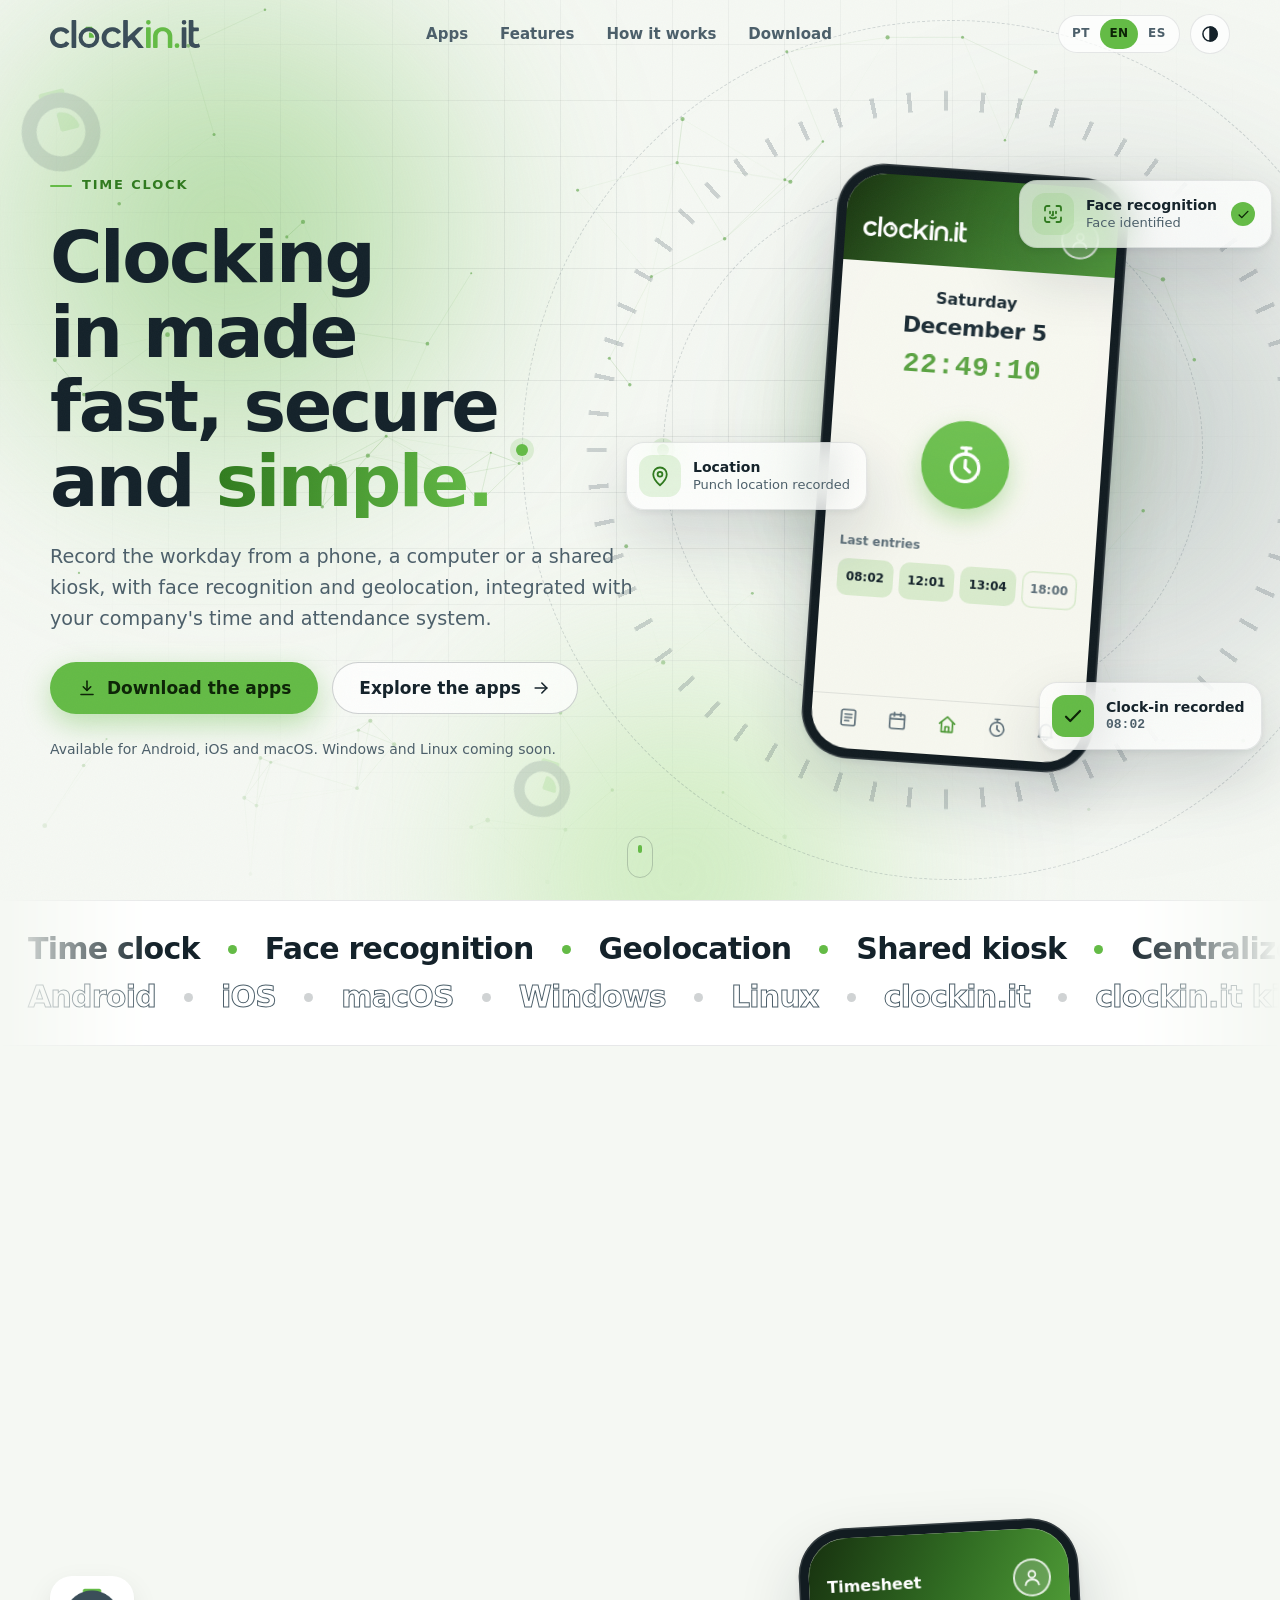
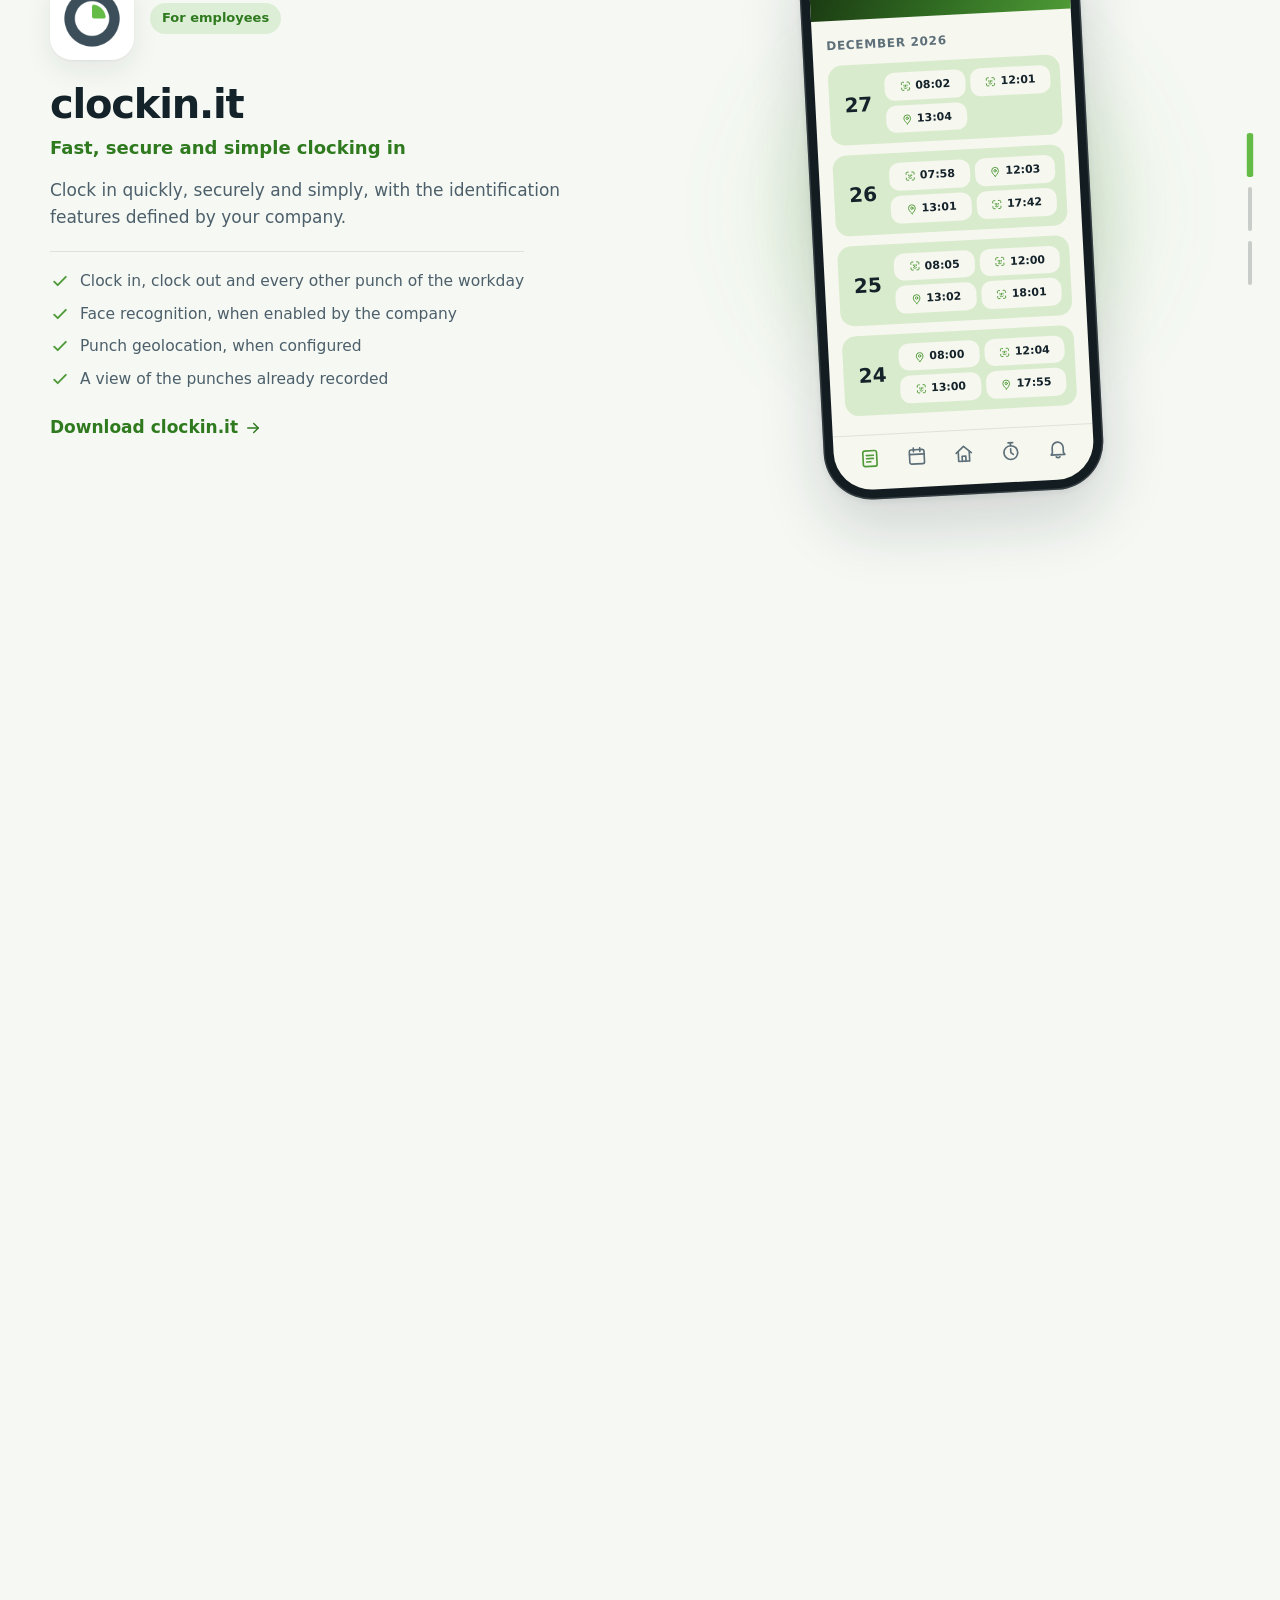
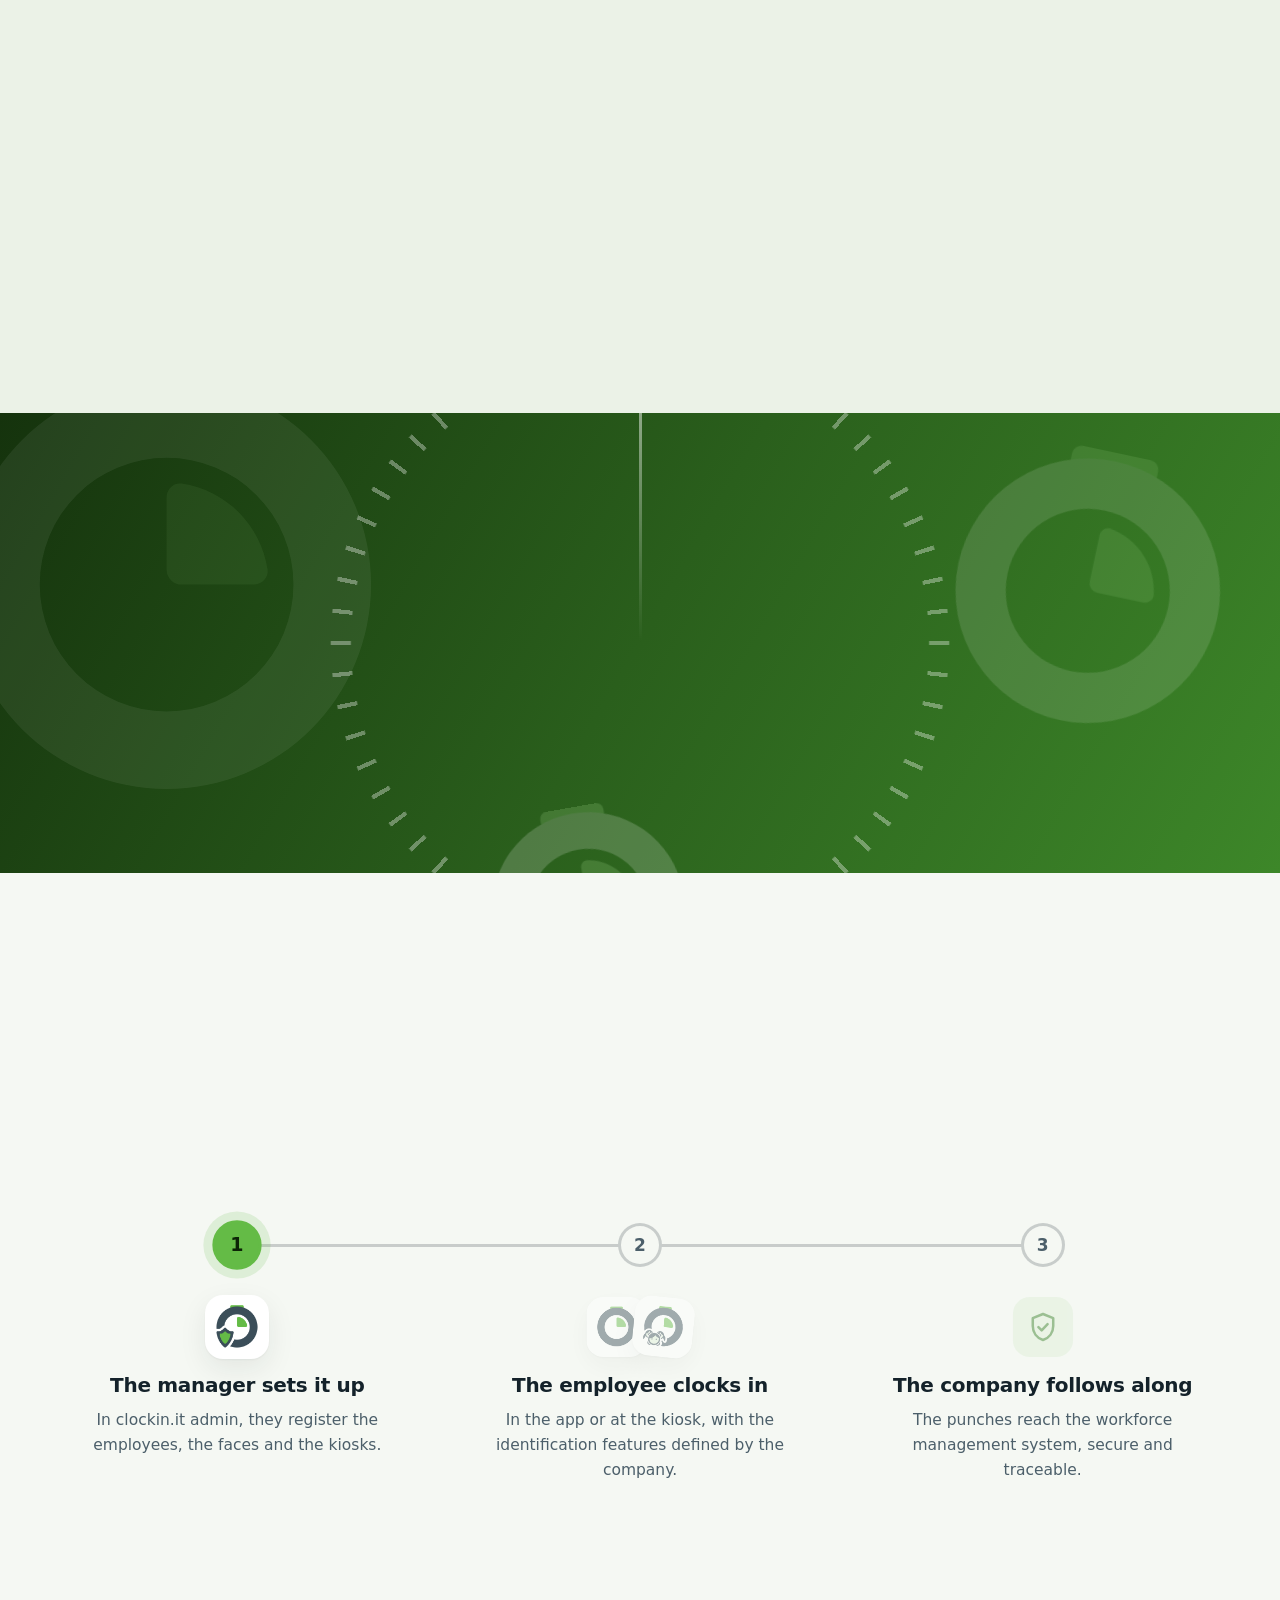
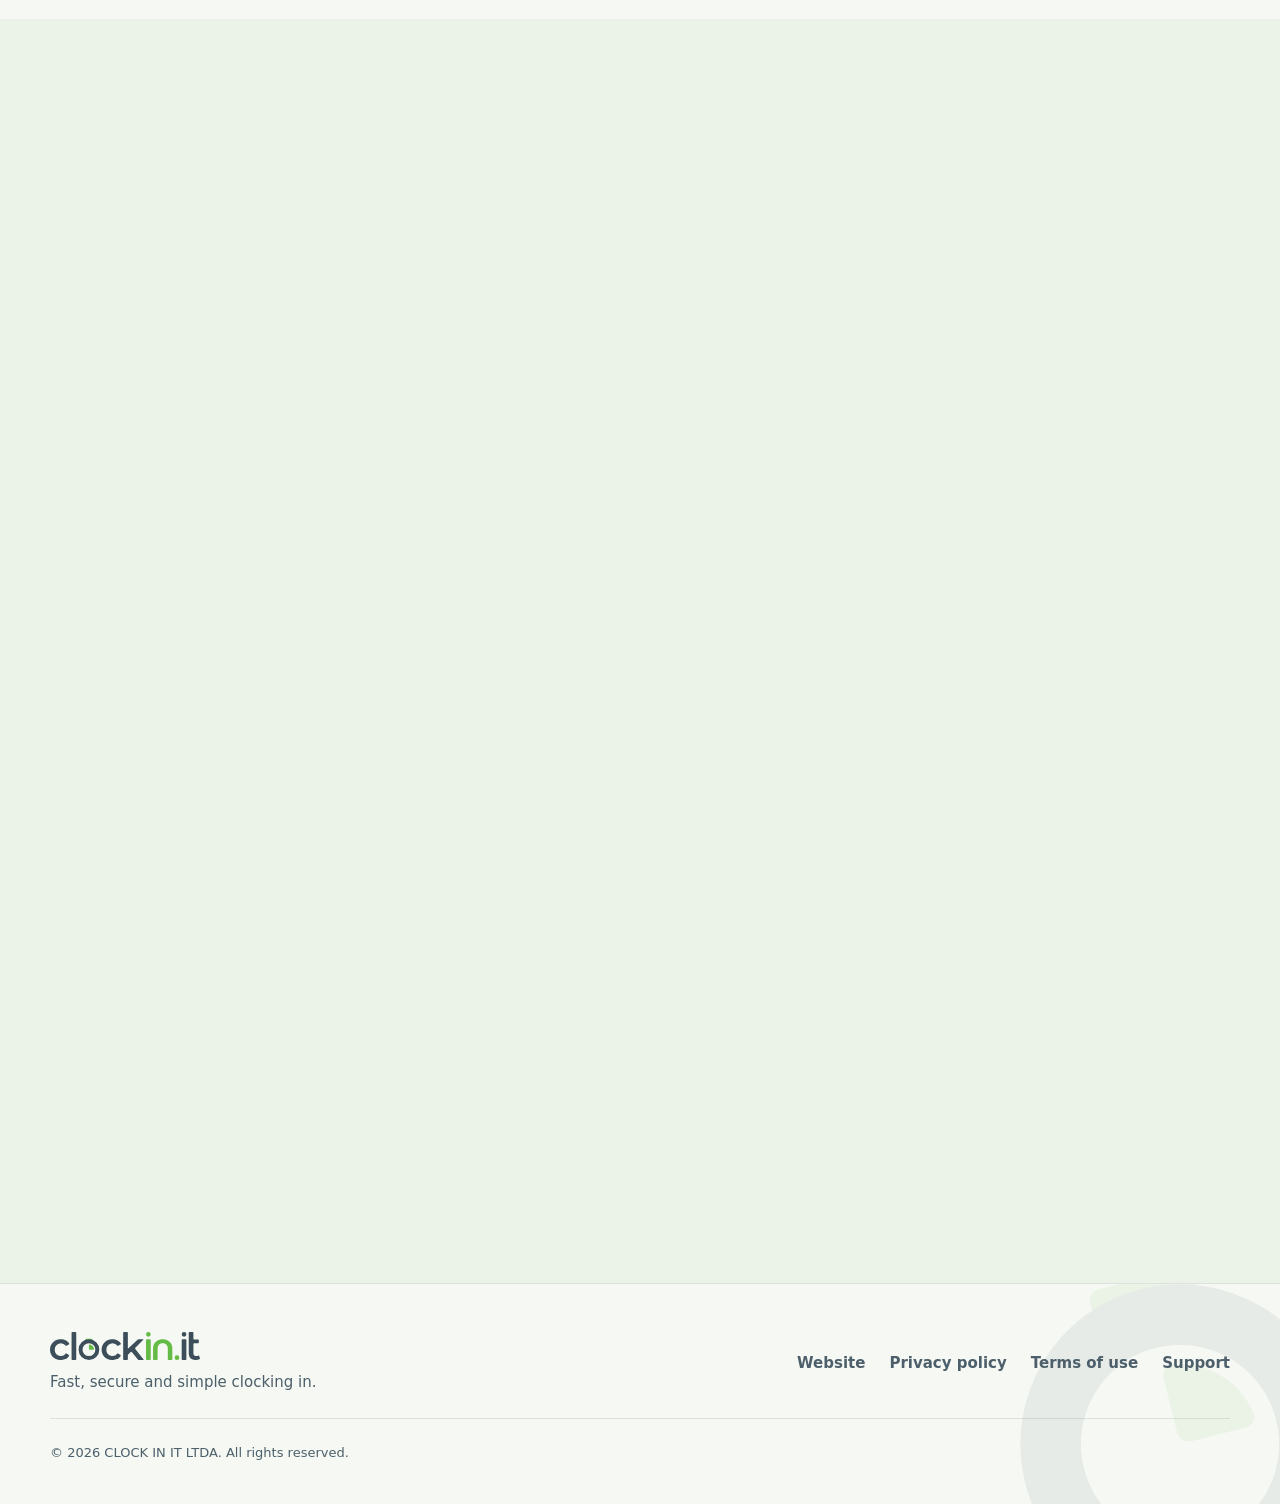
==== commit 884afd57: "feat(site): a linha Web nos cartões do app e do appadmin Cada cartão ganha, embaixo dos instaladores" ====
--- a/docs/index.html
+++ b/docs/index.html
@@ -89,6 +89,11 @@
     <symbol id="icon-desktop" viewBox="0 0 24 24" fill="none" stroke="currentColor" stroke-width="1.8" stroke-linecap="round" stroke-linejoin="round">
       <rect x="3.75" y="4.5" width="16.5" height="11.5" rx="1.75"/>
       <path d="M2 19.5h20"/>
+    </symbol>
+    <symbol id="icon-globe" viewBox="0 0 24 24" fill="none" stroke="currentColor" stroke-width="1.8" stroke-linecap="round" stroke-linejoin="round">
+      <circle cx="12" cy="12" r="9"/>
+      <path d="M3 12h18"/>
+      <path d="M12 3c2.5 2.6 3.75 5.6 3.75 9s-1.25 6.4-3.75 9c-2.5-2.6-3.75-5.6-3.75-9S9.5 5.6 12 3z"/>
     </symbol>
     <symbol id="icon-sun" viewBox="0 0 24 24" fill="none" stroke="currentColor" stroke-width="1.8" stroke-linecap="round" stroke-linejoin="round">
       <circle cx="12" cy="12" r="3.75"/>
@@ -739,10 +744,11 @@
         </header>
 
         <!--
-          Os botões de Android e iOS têm endereço fixo (a loja). Os de
-          computador (`data-source="manifest"`) nascem "Em breve" e são ligados
-          pelo site.js quando o latest.json tem a plataforma — uma plataforma
-          nova entra na página sem ninguém mexer neste arquivo.
+          Os botões de Android e iOS têm endereço fixo (a loja), e o da Web
+          também (o endereço do app: o kiosk não tem). Os de computador
+          (`data-source="manifest"`) nascem "Em breve" e são ligados pelo
+          site.js quando o latest.json tem a plataforma — uma plataforma nova
+          entra na página sem ninguém mexer neste arquivo.
         -->
         <div class="download-list" data-spotlight-group>
           <article class="download-card reveal" id="download-app" data-download-app="app" data-spotlight>
@@ -789,6 +795,13 @@
                   <svg class="platform__action" aria-hidden="true"><use href="#icon-download"/></svg>
                 </a>
               </li>
+              <li class="platforms__wide">
+                <a class="platform" data-platform="web" href="https://app.clockin.it" target="_blank" rel="noopener">
+                  <svg class="platform__icon" aria-hidden="true"><use href="#icon-globe"/></svg>
+                  <span class="platform__text"><strong>Web</strong><span class="platform__detail"><span data-i18n="downloadWeb">No navegador</span> · app.clockin.it</span></span>
+                  <svg class="platform__action" aria-hidden="true"><use href="#icon-external"/></svg>
+                </a>
+              </li>
             </ul>
           </article>
 
@@ -881,6 +894,13 @@
                   <svg class="platform__icon" aria-hidden="true"><use href="#icon-desktop"/></svg>
                   <span class="platform__text"><strong>Linux</strong><span class="platform__detail" data-platform-detail data-i18n="downloadComingSoon">Em breve</span></span>
                   <svg class="platform__action" aria-hidden="true"><use href="#icon-download"/></svg>
+                </a>
+              </li>
+              <li class="platforms__wide">
+                <a class="platform" data-platform="web" href="https://appadmin.clockin.it" target="_blank" rel="noopener">
+                  <svg class="platform__icon" aria-hidden="true"><use href="#icon-globe"/></svg>
+                  <span class="platform__text"><strong>Web</strong><span class="platform__detail"><span data-i18n="downloadWeb">No navegador</span> · appadmin.clockin.it</span></span>
+                  <svg class="platform__action" aria-hidden="true"><use href="#icon-external"/></svg>
                 </a>
               </li>
             </ul>
--- a/docs/assets/css/site.css
+++ b/docs/assets/css/site.css
@@ -2281,6 +2281,16 @@
   opacity: 0.7;
 }
 
+/*
+ * A Web não é um instalador: ocupa a linha de baixo, de ponta a ponta. A folga
+ * em cima é para a etiqueta "Também em …", que pende da borda de baixo do
+ * instalador de cima.
+ */
+.platforms__wide {
+  grid-column: 1 / -1;
+  margin-top: 8px;
+}
+
 /* A plataforma de quem visita. */
 .platform.is-current {
   border-color: var(--brand);
